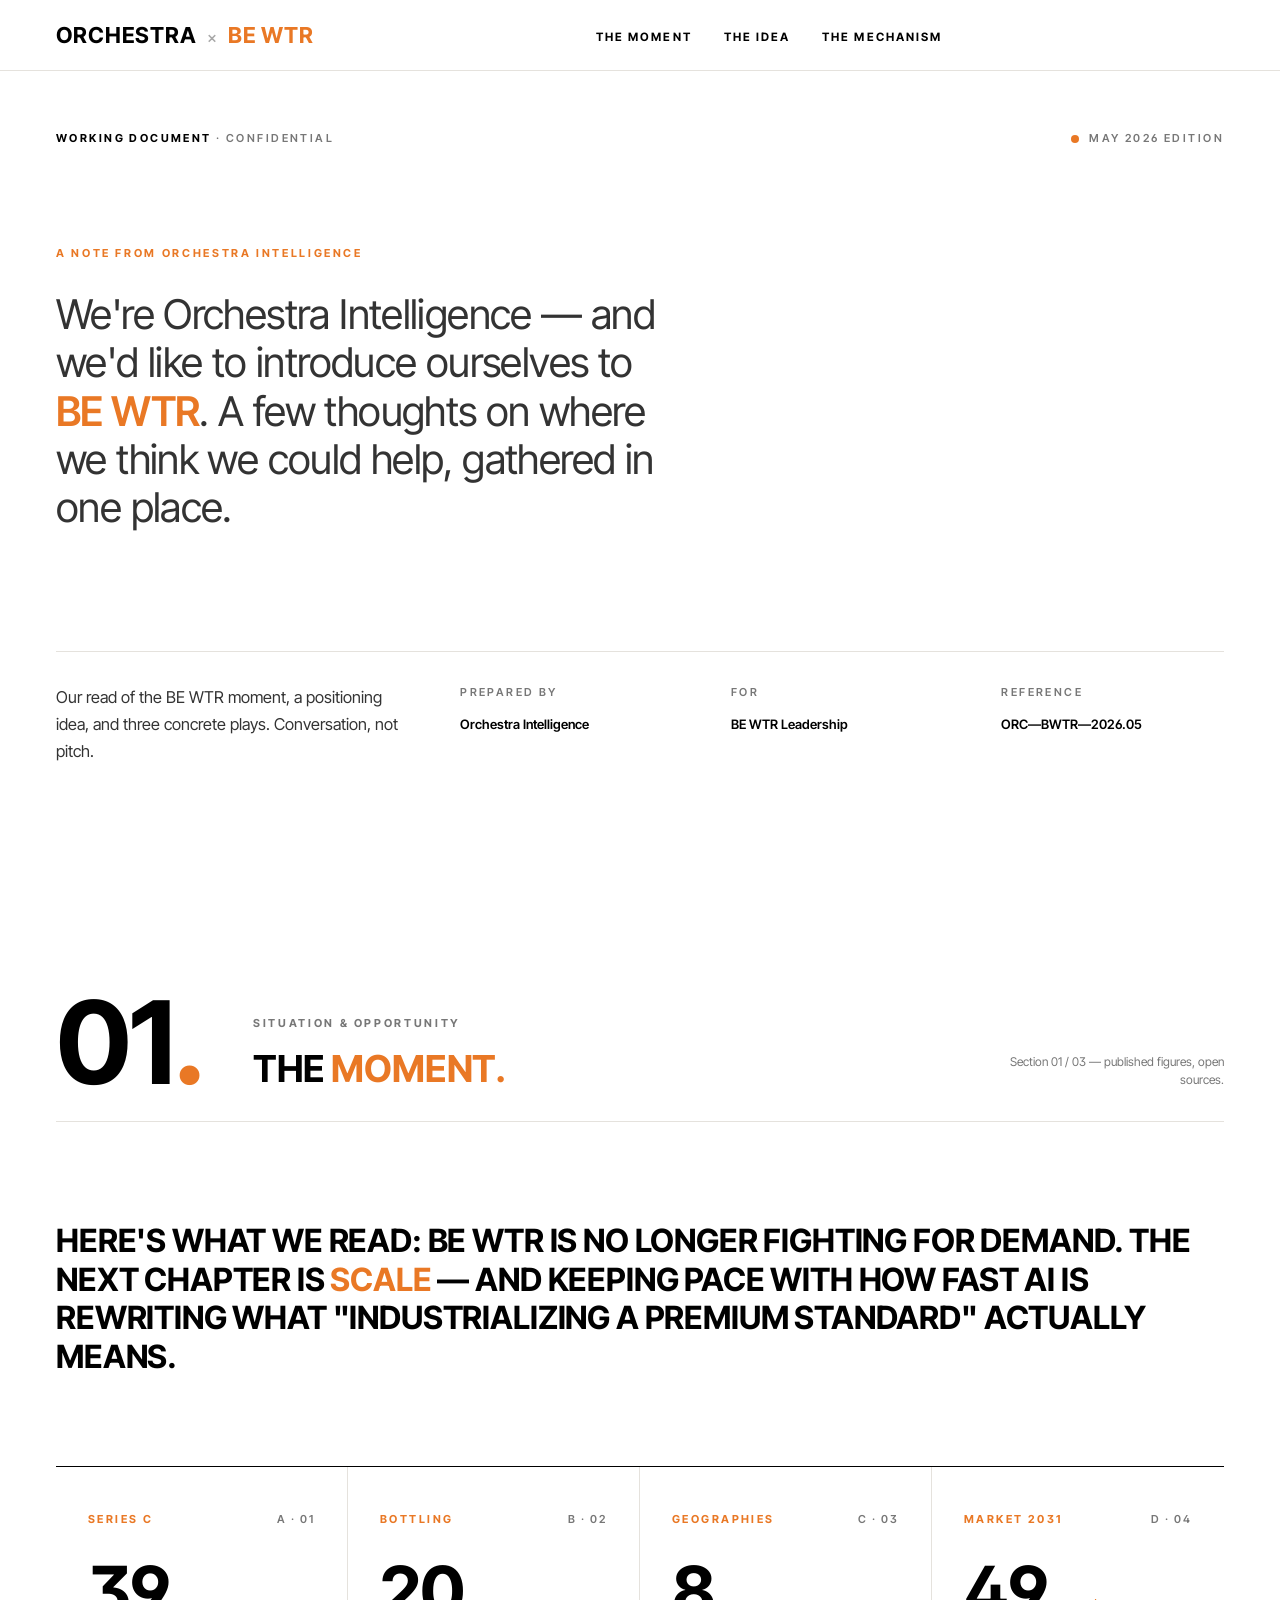
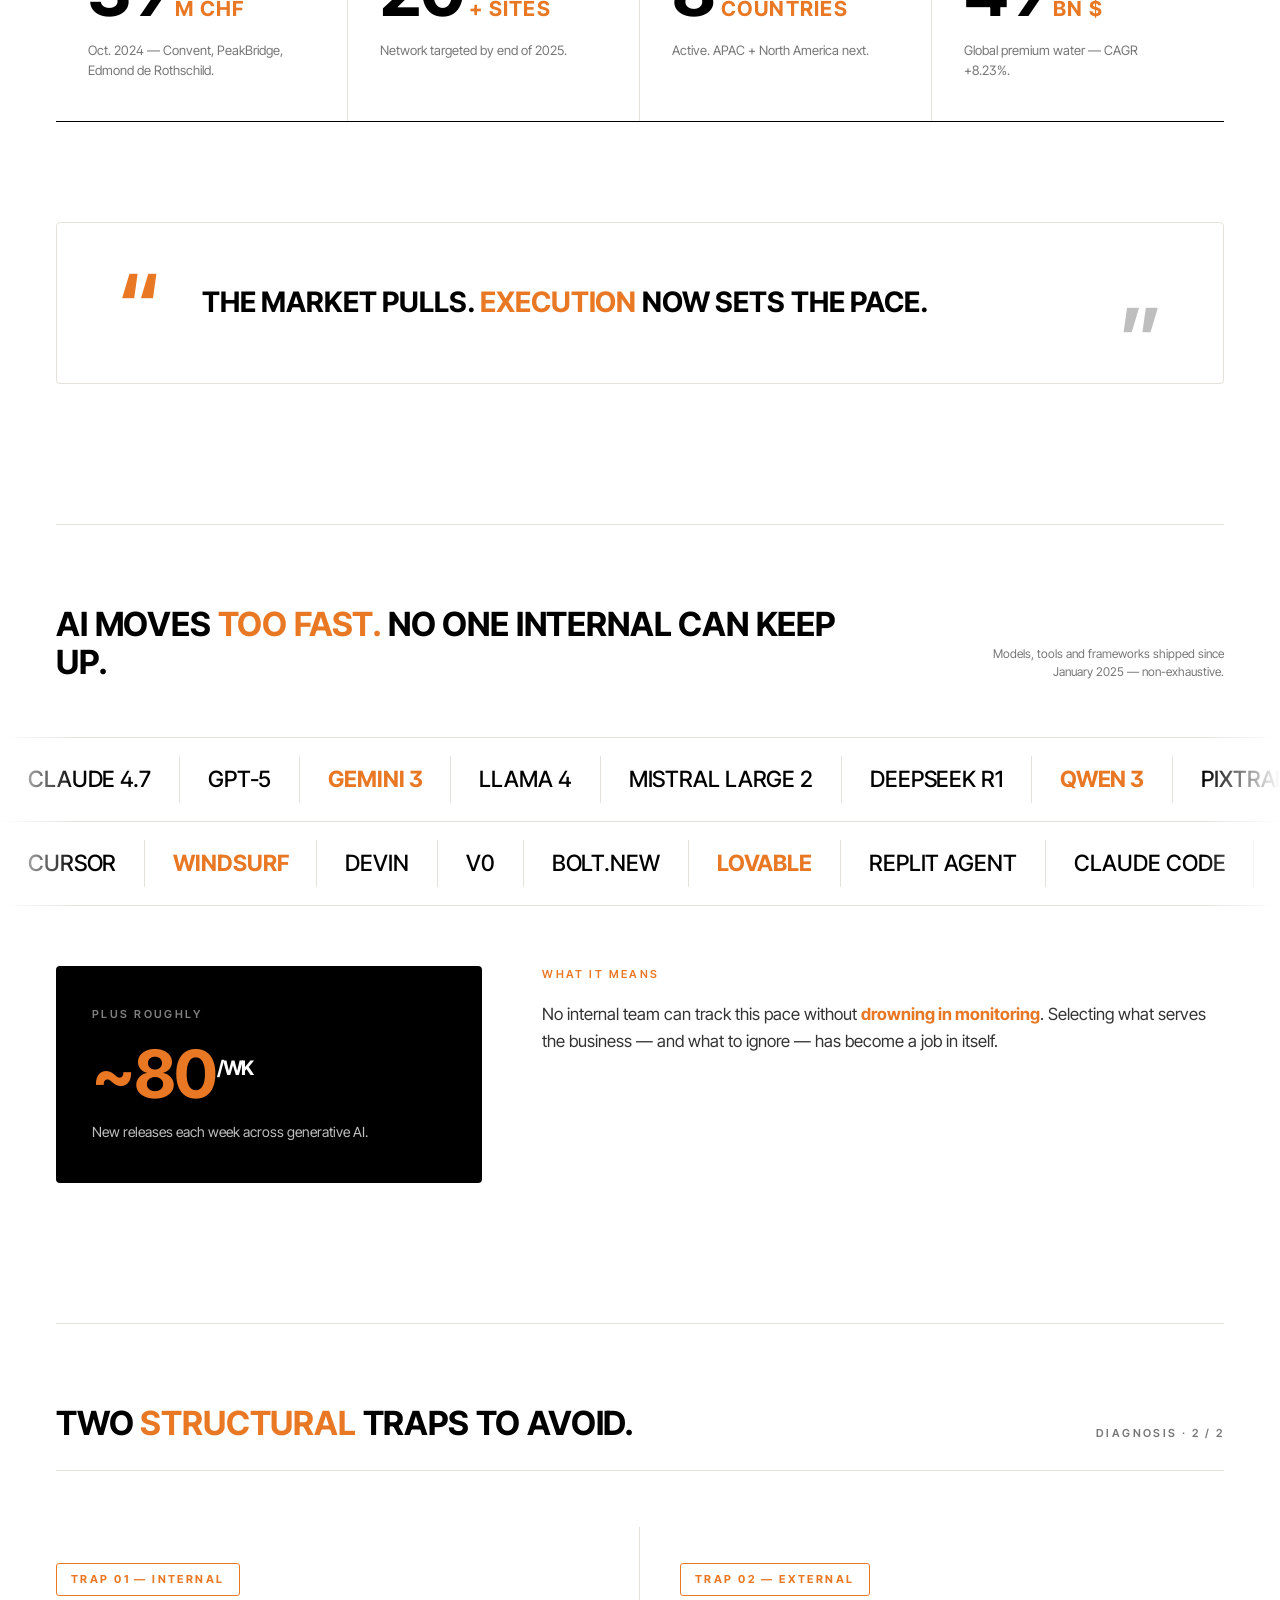
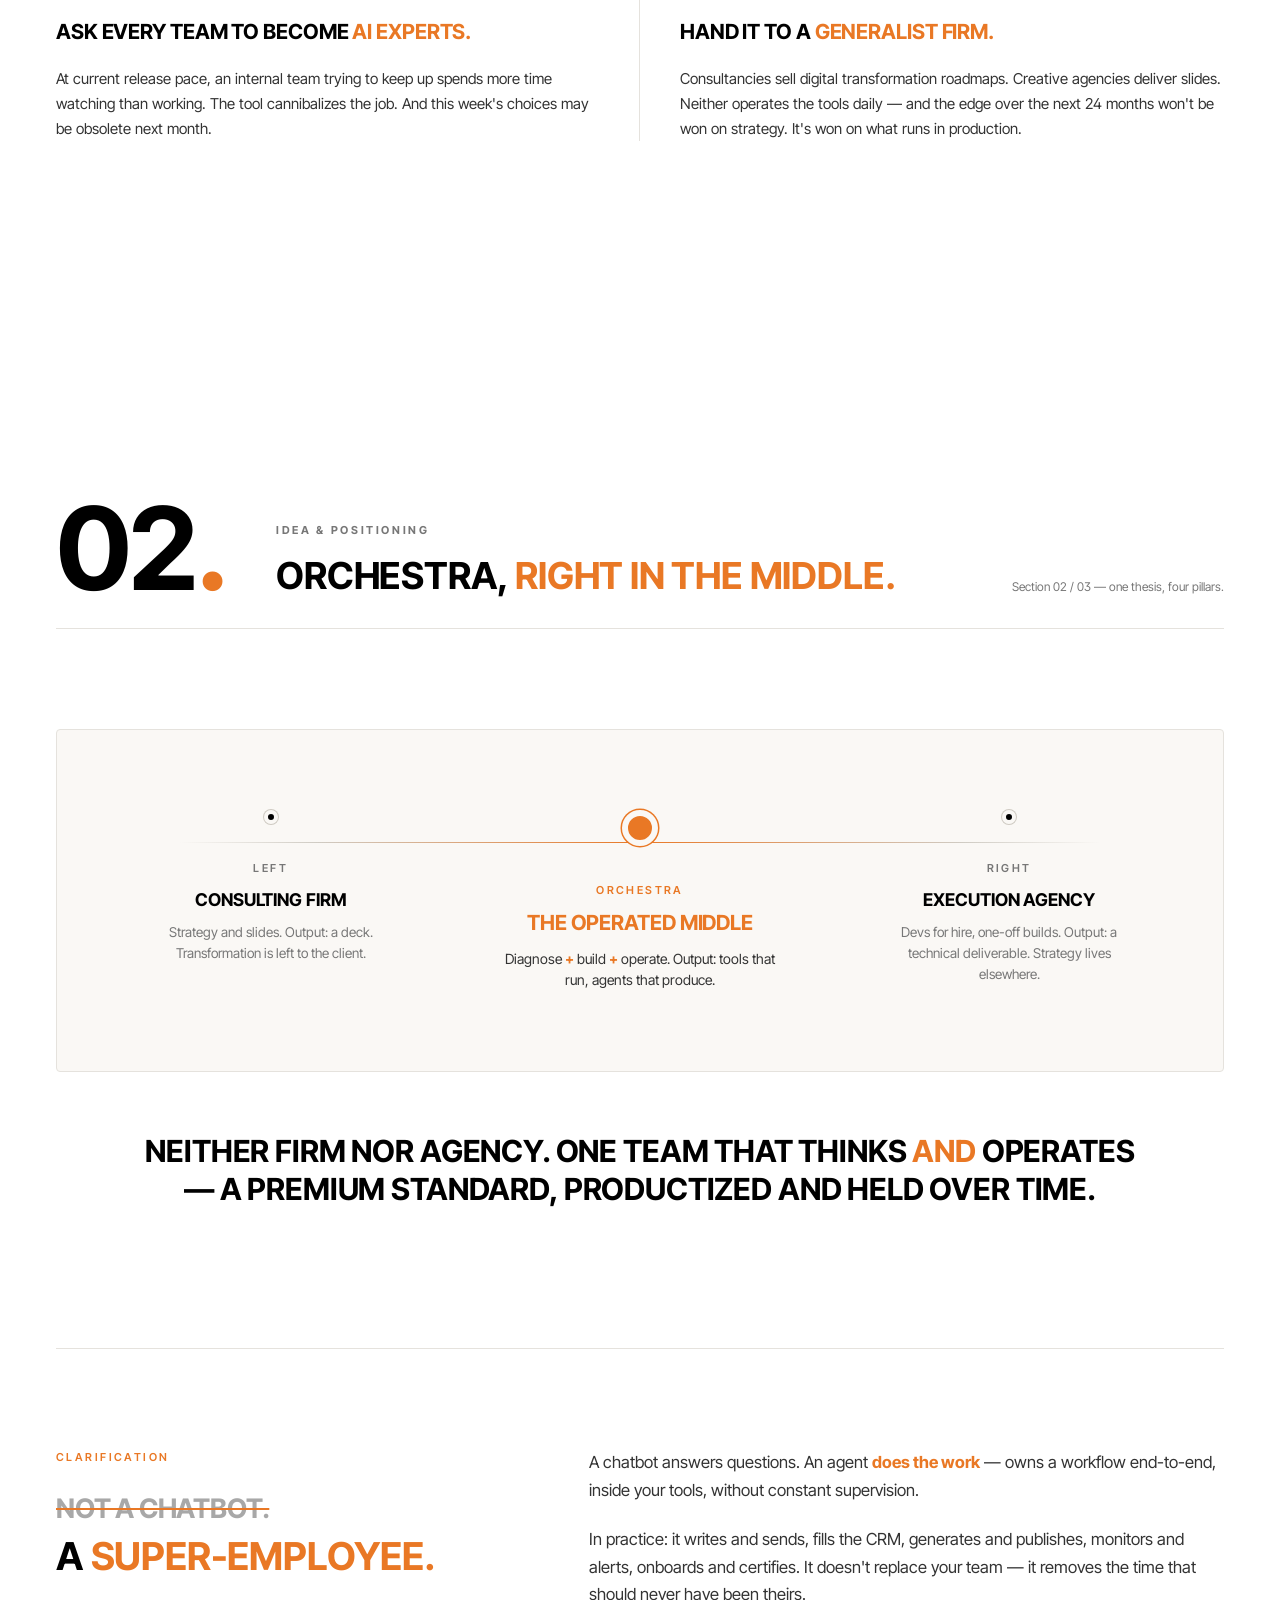
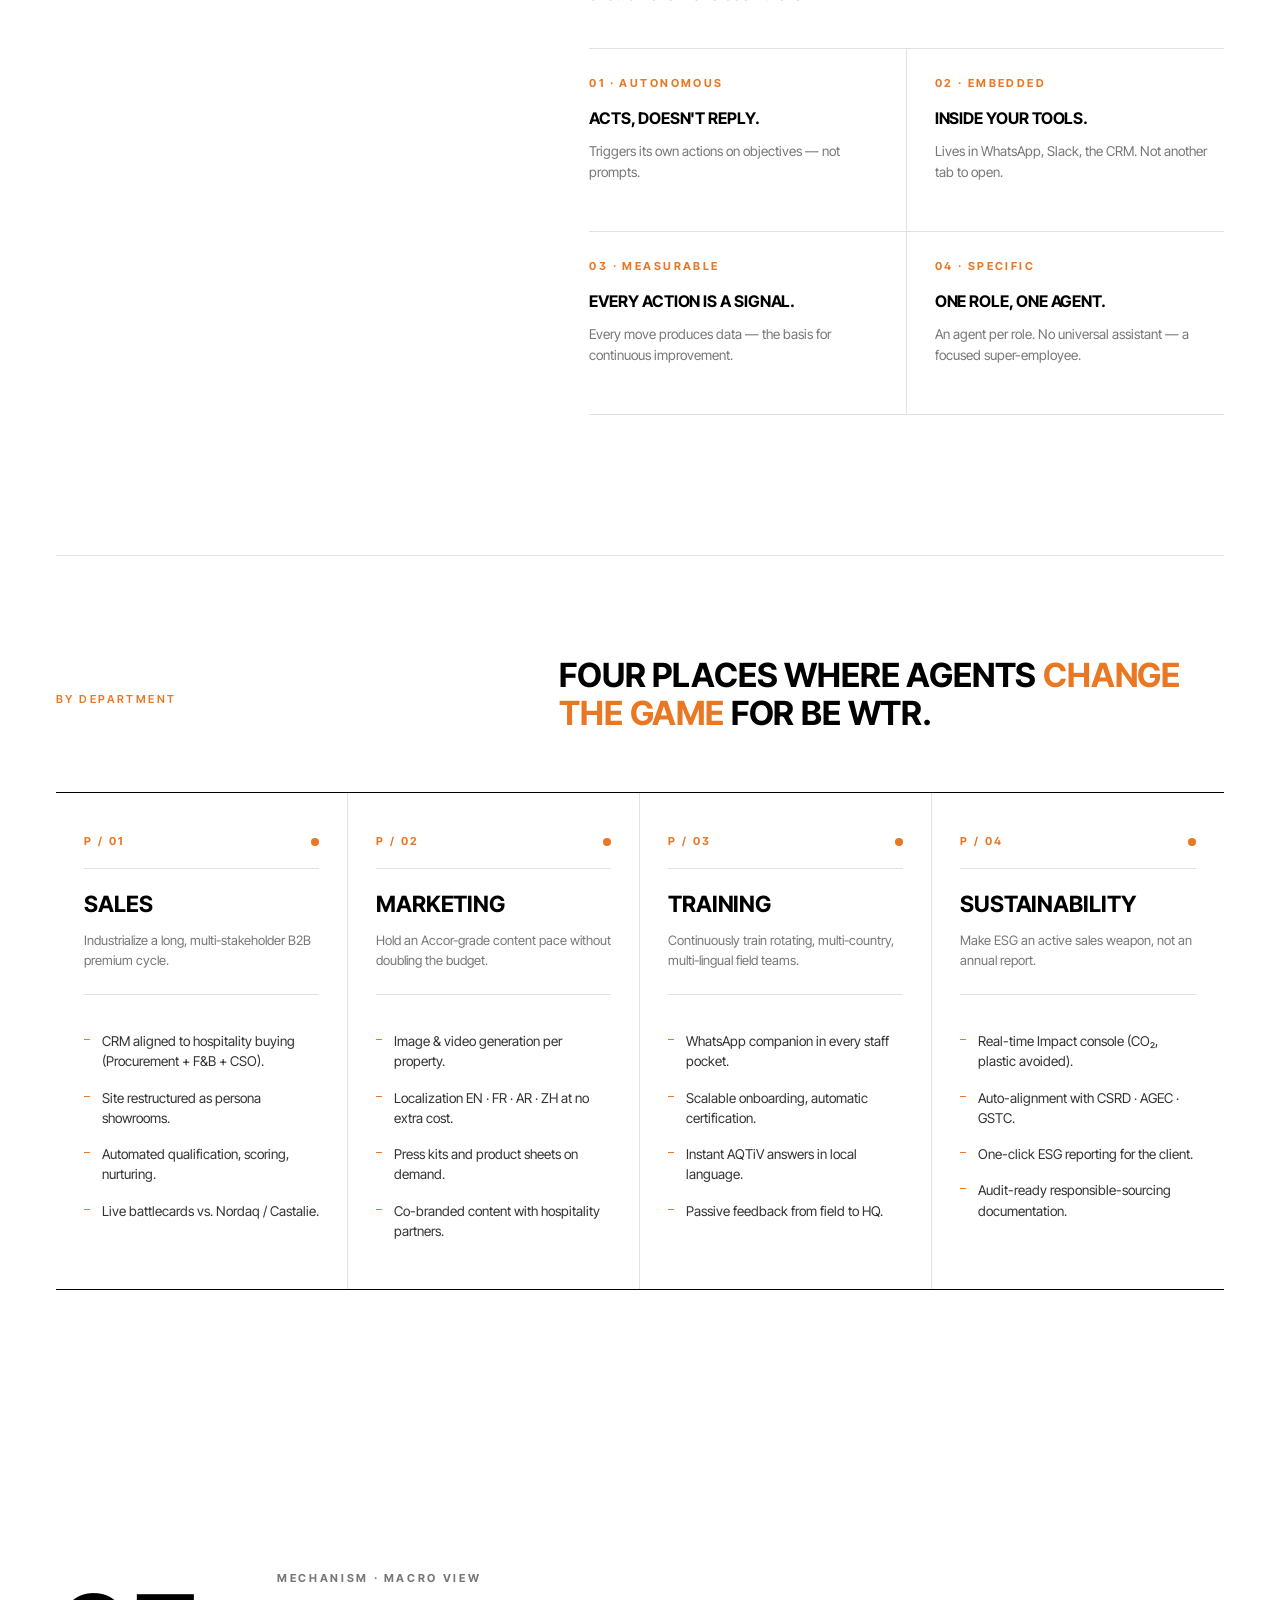
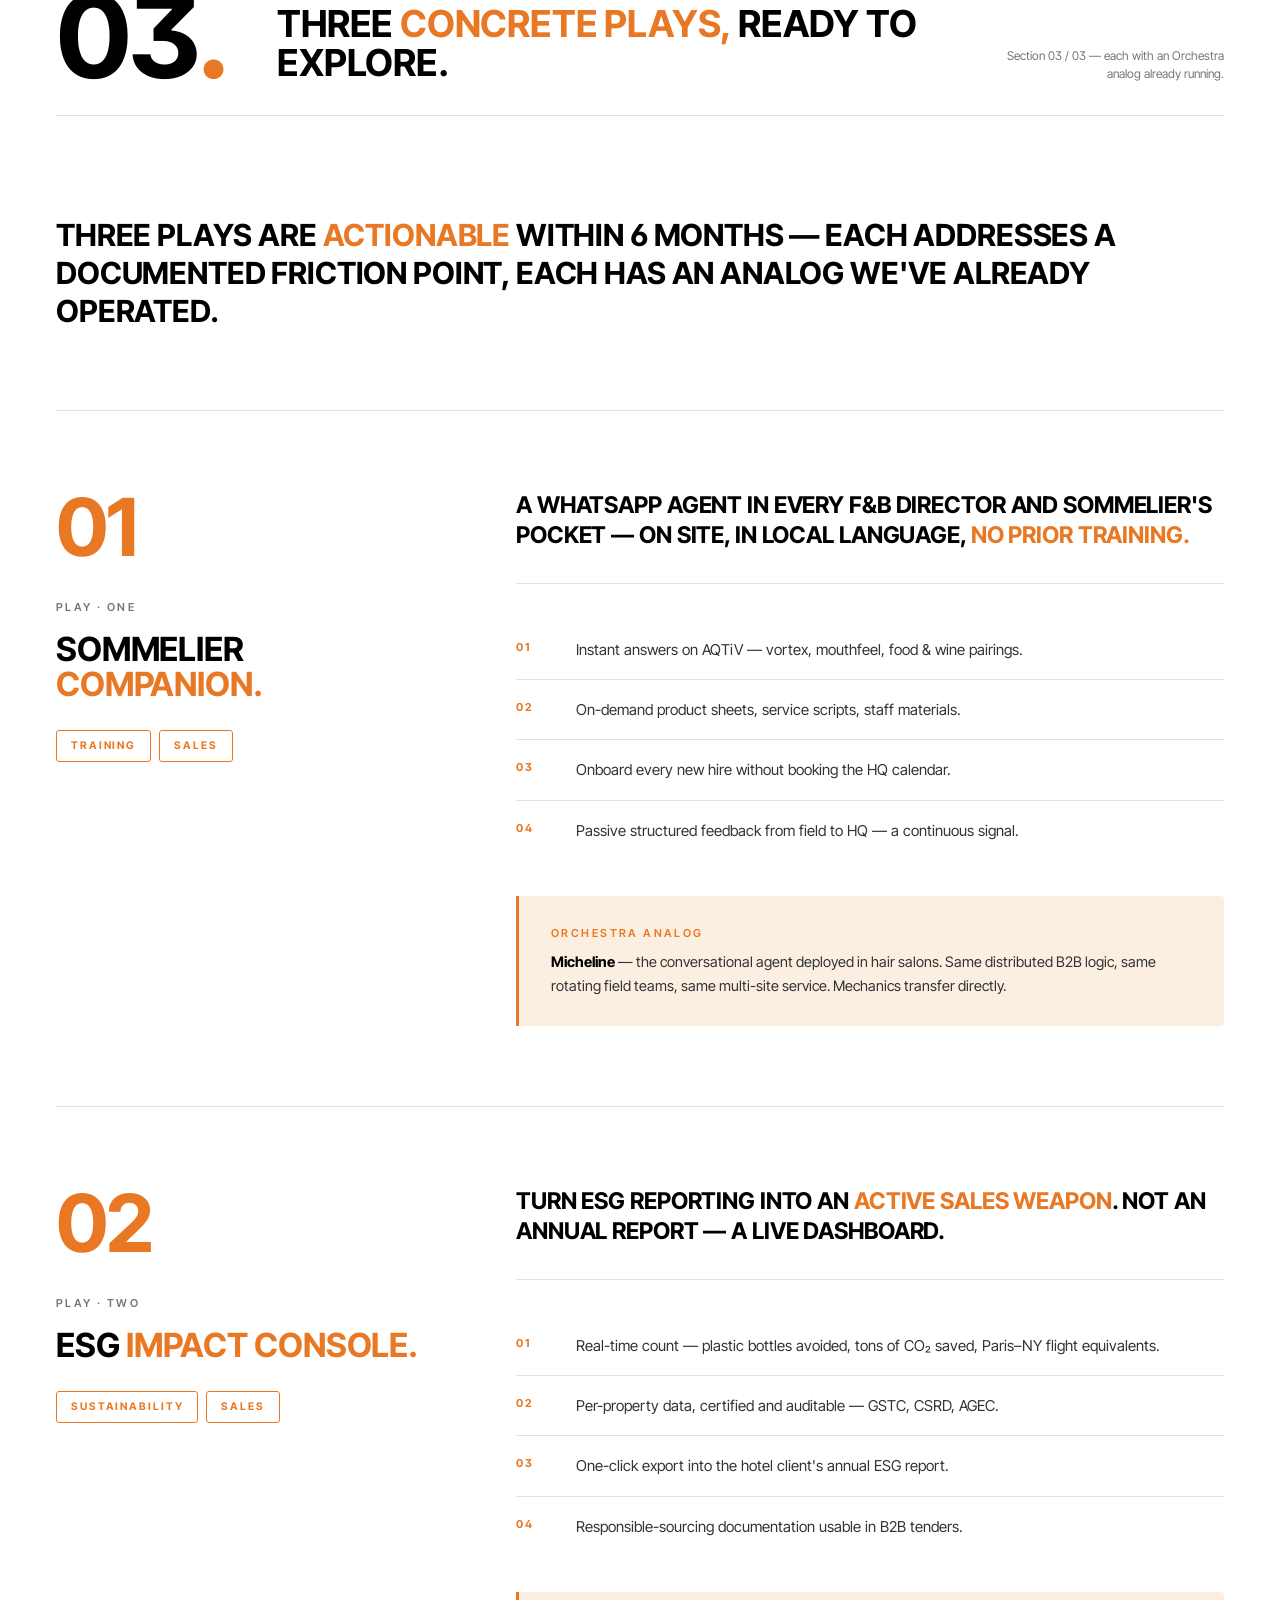
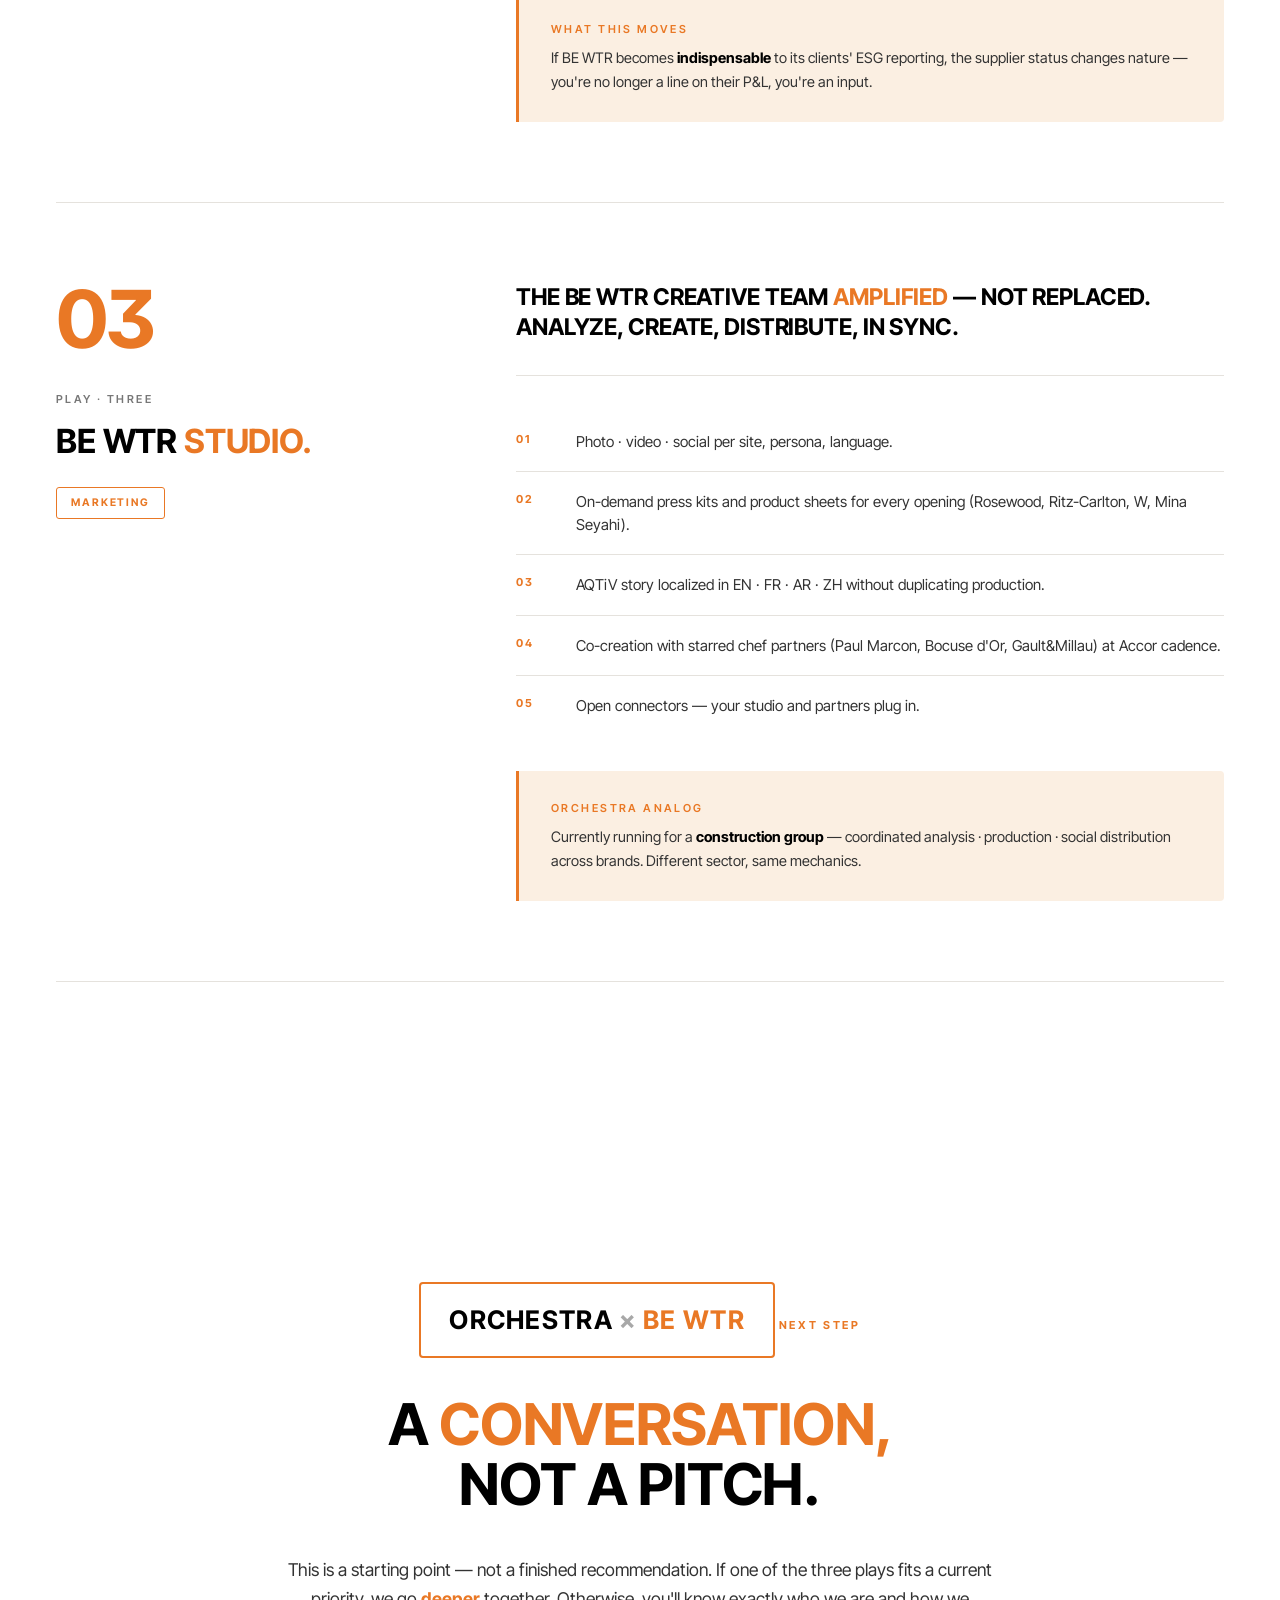
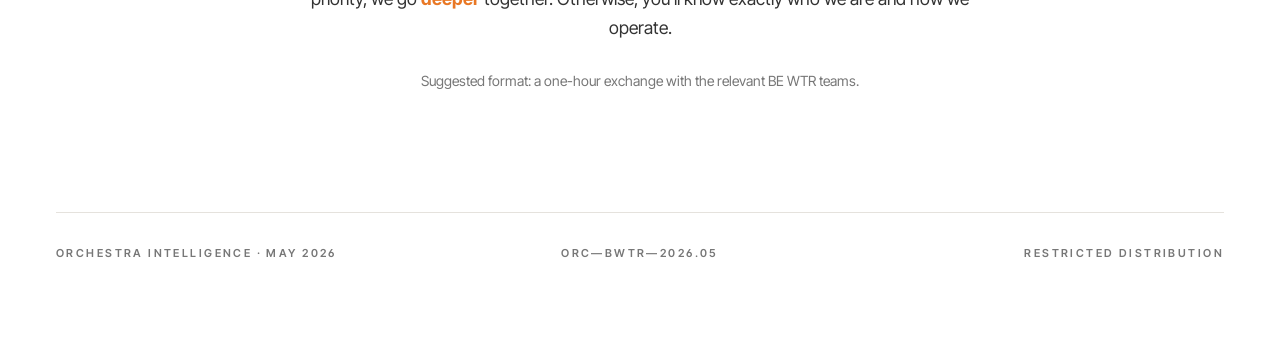
==== index.html @ b3e50993 "feat: implement final design (Orchestra x BE WTR.html) — Inter Tight + orange + English copy" ====
<!DOCTYPE html>
<html lang="en">
<head>
<meta charset="UTF-8">
<meta name="viewport" content="width=device-width, initial-scale=1.0">
<title>Orchestra × BE WTR — The Next Chapter</title>
<link rel="preconnect" href="https://fonts.googleapis.com">
<link rel="preconnect" href="https://fonts.gstatic.com" crossorigin>
<link href="https://fonts.googleapis.com/css2?family=Inter+Tight:wght@300;400;500;600;700;800&display=swap" rel="stylesheet">
<link rel="stylesheet" href="styles.css">
<style>
  .hero-visual {
    background: #111 url("bewtr-hero-cropped.png") center 30% / cover no-repeat !important;
  }
  .hero-visual::before, .hero-visual .bottle, .hero-visual .glass { display: none !important; }
  .hero-visual .ph-tag { background: rgba(255,255,255,0.92); color: #000; }

  .hero-title--soft {
    font-weight: 400 !important;
    text-transform: none !important;
    font-size: clamp(1.8rem, 3.2vw, 3rem) !important;
    line-height: 1.18 !important;
    letter-spacing: -0.015em !important;
    max-width: 920px;
    color: var(--ink-soft) !important;
  }
  .hero-title--soft .accent {
    font-weight: 600 !important;
    color: var(--orange) !important;
  }
</style>
</head>
<body>

<nav class="nav">
  <div class="brand">
    <span class="ork">ORCHESTRA</span>
    <span class="x">×</span>
    <span class="bw">BE WTR</span>
  </div>
  <ul>
    <li><a href="#moment" data-link="moment">The Moment</a></li>
    <li><a href="#idea" data-link="idea">The Idea</a></li>
    <li><a href="#mechanism" data-link="mechanism">The Mechanism</a></li>
  </ul>
  <span></span>
</nav>

<div class="wrap">

  <header class="hero">
    <div class="hero-top">
      <span class="crumb"><b>WORKING DOCUMENT</b> · CONFIDENTIAL</span>
      <span></span>
      <span class="live"><span class="pulse"></span>MAY 2026 EDITION</span>
    </div>

    <div class="hero-grid">
      <div>
        <span class="eyebrow" style="margin-bottom: 28px; display: inline-block;">A NOTE FROM ORCHESTRA INTELLIGENCE</span>
        <h1 class="hero-title hero-title--soft">
          We're Orchestra Intelligence — and we'd like to introduce ourselves to <span class="accent">BE WTR</span>. A few thoughts on where we think we could help, gathered in one place.
        </h1>
      </div>
    </div>

    <div class="hero-bottom">
      <p class="lead">
        Our read of the BE WTR moment, a positioning idea, and three concrete plays. Conversation, not pitch.
      </p>
      <div class="cell">
        <span class="lab">Prepared by</span>
        <span class="val">Orchestra Intelligence</span>
      </div>
      <div class="cell">
        <span class="lab">For</span>
        <span class="val">BE WTR Leadership</span>
      </div>
      <div class="cell">
        <span class="lab">Reference</span>
        <span class="val">ORC—BWTR—2026.05</span>
      </div>
    </div>
  </header>

  <section id="moment">
    <div class="section-head reveal">
      <div class="num">01<span class="dot">.</span></div>
      <div>
        <span class="eyebrow muted label">SITUATION &amp; OPPORTUNITY</span>
        <h2 class="title">THE <span class="accent">MOMENT.</span></h2>
      </div>
      <div class="meta">Section 01 / 03 — published figures, open sources.</div>
    </div>

    <p class="moment-intro reveal">
      Here's what we read: BE WTR is no longer fighting for demand. The next chapter is <span class="accent">scale</span> — and keeping pace with how fast AI is rewriting what "industrializing a premium standard" actually means.
    </p>

    <div class="stats-grid reveal">
      <div class="stat">
        <div class="head"><span class="lab">SERIES C</span><span class="ix">A · 01</span></div>
        <div class="num">39<sup>M CHF</sup></div>
        <div class="desc">Oct. 2024 — Convent, PeakBridge, Edmond de Rothschild.</div>
      </div>
      <div class="stat">
        <div class="head"><span class="lab">BOTTLING</span><span class="ix">B · 02</span></div>
        <div class="num">20<sup>+ SITES</sup></div>
        <div class="desc">Network targeted by end of 2025.</div>
      </div>
      <div class="stat">
        <div class="head"><span class="lab">GEOGRAPHIES</span><span class="ix">C · 03</span></div>
        <div class="num">8<sup>COUNTRIES</sup></div>
        <div class="desc">Active. APAC + North America next.</div>
      </div>
      <div class="stat">
        <div class="head"><span class="lab">MARKET 2031</span><span class="ix">D · 04</span></div>
        <div class="num">49<sup>BN $</sup></div>
        <div class="desc">Global premium water — CAGR +8.23%.</div>
      </div>
    </div>

    <div class="moment-pull reveal">
      <div class="glyph-l">“</div>
      <p>THE MARKET PULLS. <span class="accent">EXECUTION</span> NOW SETS THE PACE.</p>
      <div class="glyph-r">“</div>
    </div>

    <div class="cadence-block">
      <div class="cadence-head reveal">
        <h3>AI MOVES <span class="accent">TOO FAST.</span> NO ONE INTERNAL CAN KEEP UP.</h3>
        <div class="meta">Models, tools and frameworks shipped since January 2025 — non-exhaustive.</div>
      </div>

      <div class="marquee">
        <div class="marquee-track">
          <span class="marquee-item">Claude 4.7</span><span class="marquee-item">GPT-5</span><span class="marquee-item accent">Gemini 3</span><span class="marquee-item">Llama 4</span><span class="marquee-item">Mistral Large 2</span><span class="marquee-item">DeepSeek R1</span><span class="marquee-item accent">Qwen 3</span><span class="marquee-item">Pixtral</span><span class="marquee-item">Nemotron 70B</span><span class="marquee-item">Phi-4</span><span class="marquee-item accent">Grok 4</span><span class="marquee-item">Command R+</span><span class="marquee-item">o3</span><span class="marquee-item">Sora</span><span class="marquee-item accent">Runway Gen-3</span><span class="marquee-item">Veo 3</span><span class="marquee-item">Kling 2</span><span class="marquee-item">Pika 2</span><span class="marquee-item">Hailuo</span><span class="marquee-item accent">Midjourney v7</span><span class="marquee-item">Flux.1 Pro</span><span class="marquee-item">Ideogram 3</span><span class="marquee-item">Recraft V3</span><span class="marquee-item">Suno v4</span><span class="marquee-item accent">ElevenLabs v3</span><span class="marquee-item">Claude 4.7</span><span class="marquee-item">GPT-5</span><span class="marquee-item accent">Gemini 3</span><span class="marquee-item">Llama 4</span><span class="marquee-item">Mistral Large 2</span><span class="marquee-item">DeepSeek R1</span><span class="marquee-item accent">Qwen 3</span><span class="marquee-item">Pixtral</span><span class="marquee-item">Nemotron 70B</span><span class="marquee-item">Phi-4</span><span class="marquee-item accent">Grok 4</span><span class="marquee-item">Command R+</span><span class="marquee-item">o3</span><span class="marquee-item">Sora</span><span class="marquee-item accent">Runway Gen-3</span><span class="marquee-item">Veo 3</span><span class="marquee-item">Kling 2</span><span class="marquee-item">Pika 2</span><span class="marquee-item">Hailuo</span><span class="marquee-item accent">Midjourney v7</span><span class="marquee-item">Flux.1 Pro</span><span class="marquee-item">Ideogram 3</span><span class="marquee-item">Recraft V3</span><span class="marquee-item">Suno v4</span><span class="marquee-item accent">ElevenLabs v3</span>
        </div>
      </div>

      <div class="marquee">
        <div class="marquee-track reverse">
          <span class="marquee-item">Cursor</span><span class="marquee-item accent">Windsurf</span><span class="marquee-item">Devin</span><span class="marquee-item">v0</span><span class="marquee-item">bolt.new</span><span class="marquee-item accent">Lovable</span><span class="marquee-item">Replit Agent</span><span class="marquee-item">Claude Code</span><span class="marquee-item">LangGraph</span><span class="marquee-item accent">CrewAI</span><span class="marquee-item">AutoGen</span><span class="marquee-item">Mastra</span><span class="marquee-item">Letta</span><span class="marquee-item accent">Pinecone</span><span class="marquee-item">Weaviate</span><span class="marquee-item">Qdrant</span><span class="marquee-item">Perplexity Pro</span><span class="marquee-item accent">Glean</span><span class="marquee-item">Notion AI</span><span class="marquee-item">Granola</span><span class="marquee-item">Modal</span><span class="marquee-item accent">MCP</span><span class="marquee-item">Realtime API</span><span class="marquee-item">Cartesia</span><span class="marquee-item">Vapi</span><span class="marquee-item">Cursor</span><span class="marquee-item accent">Windsurf</span><span class="marquee-item">Devin</span><span class="marquee-item">v0</span><span class="marquee-item">bolt.new</span><span class="marquee-item accent">Lovable</span><span class="marquee-item">Replit Agent</span><span class="marquee-item">Claude Code</span><span class="marquee-item">LangGraph</span><span class="marquee-item accent">CrewAI</span><span class="marquee-item">AutoGen</span><span class="marquee-item">Mastra</span><span class="marquee-item">Letta</span><span class="marquee-item accent">Pinecone</span><span class="marquee-item">Weaviate</span><span class="marquee-item">Qdrant</span><span class="marquee-item">Perplexity Pro</span><span class="marquee-item accent">Glean</span><span class="marquee-item">Notion AI</span><span class="marquee-item">Granola</span><span class="marquee-item">Modal</span><span class="marquee-item accent">MCP</span><span class="marquee-item">Realtime API</span><span class="marquee-item">Cartesia</span><span class="marquee-item">Vapi</span>
        </div>
      </div>

      <div class="cadence-foot reveal">
        <div class="col-a">
          <span class="lab">PLUS ROUGHLY</span>
          <div class="big">~80<sup>/WK</sup></div>
          <p>New releases each week across generative AI.</p>
        </div>
        <div class="col-b">
          <span class="lab">WHAT IT MEANS</span>
          <p>
            No internal team can track this pace without <span class="accent">drowning in monitoring</span>. Selecting what serves the business — and what to ignore — has become a job in itself.
          </p>
        </div>
      </div>
    </div>

    <div class="risk reveal">
      <div class="risk-head">
        <h3>TWO <span class="accent">STRUCTURAL</span> TRAPS TO AVOID.</h3>
        <span class="lab">DIAGNOSIS · 2 / 2</span>
      </div>
      <div class="risk-grid">
        <div class="risk-card">
          <span class="num-tag">TRAP 01 — INTERNAL</span>
          <h4>ASK EVERY TEAM TO BECOME <span class="accent">AI EXPERTS.</span></h4>
          <p>
            At current release pace, an internal team trying to keep up spends more time watching than working. The tool cannibalizes the job. And this week's choices may be obsolete next month.
          </p>
        </div>
        <div class="risk-card">
          <span class="num-tag">TRAP 02 — EXTERNAL</span>
          <h4>HAND IT TO A <span class="accent">GENERALIST FIRM.</span></h4>
          <p>
            Consultancies sell digital transformation roadmaps. Creative agencies deliver slides. Neither operates the tools daily — and the edge over the next 24 months won't be won on strategy. It's won on what runs in production.
          </p>
        </div>
      </div>
    </div>
  </section>

  <section id="idea">
    <div class="section-head reveal">
      <div class="num">02<span class="dot">.</span></div>
      <div>
        <span class="eyebrow muted label">IDEA &amp; POSITIONING</span>
        <h2 class="title">ORCHESTRA, <span class="accent">RIGHT IN THE MIDDLE.</span></h2>
      </div>
      <div class="meta">Section 02 / 03 — one thesis, four pillars.</div>
    </div>

    <div class="positioning-vis reveal">
      <div class="axis">
        <div class="axis-pt">
          <div class="dot"></div>
          <span class="lab">LEFT</span>
          <h4>CONSULTING FIRM</h4>
          <p>Strategy and slides. Output: a deck. Transformation is left to the client.</p>
        </div>
        <div class="axis-pt center">
          <div class="dot"></div>
          <span class="lab">ORCHESTRA</span>
          <h4>THE OPERATED MIDDLE</h4>
          <p>Diagnose <span class="accent">+</span> build <span class="accent">+</span> operate. Output: tools that run, agents that produce.</p>
        </div>
        <div class="axis-pt">
          <div class="dot"></div>
          <span class="lab">RIGHT</span>
          <h4>EXECUTION AGENCY</h4>
          <p>Devs for hire, one-off builds. Output: a technical deliverable. Strategy lives elsewhere.</p>
        </div>
      </div>
    </div>
    <p class="positioning-claim reveal">
      NEITHER FIRM NOR AGENCY. ONE TEAM THAT THINKS <span class="accent">AND</span> OPERATES — A PREMIUM STANDARD, PRODUCTIZED AND HELD OVER TIME.
    </p>

    <div class="agent">
      <div class="agent-head reveal">
        <span class="lab">CLARIFICATION</span>
        <h3>
          <span class="strike">NOT A CHATBOT.</span>
          A <span class="accent">SUPER-EMPLOYEE.</span>
        </h3>
      </div>
      <div class="agent-body reveal">
        <p>
          A chatbot answers questions. An agent <span class="accent">does the work</span> — owns a workflow end-to-end, inside your tools, without constant supervision.
        </p>
        <p>
          In practice: it writes and sends, fills the CRM, generates and publishes, monitors and alerts, onboards and certifies. It doesn't replace your team — it removes the time that should never have been theirs.
        </p>
        <div class="agent-traits">
          <div class="trait">
            <span class="ix">01 · AUTONOMOUS</span>
            <h5>ACTS, DOESN'T REPLY.</h5>
            <p>Triggers its own actions on objectives — not prompts.</p>
          </div>
          <div class="trait">
            <span class="ix">02 · EMBEDDED</span>
            <h5>INSIDE YOUR TOOLS.</h5>
            <p>Lives in WhatsApp, Slack, the CRM. Not another tab to open.</p>
          </div>
          <div class="trait">
            <span class="ix">03 · MEASURABLE</span>
            <h5>EVERY ACTION IS A SIGNAL.</h5>
            <p>Every move produces data — the basis for continuous improvement.</p>
          </div>
          <div class="trait">
            <span class="ix">04 · SPECIFIC</span>
            <h5>ONE ROLE, ONE AGENT.</h5>
            <p>An agent per role. No universal assistant — a focused super-employee.</p>
          </div>
        </div>
      </div>
    </div>

    <div class="pillars">
      <div class="pillars-head reveal">
        <div><span class="lab">BY DEPARTMENT</span></div>
        <h3>FOUR PLACES WHERE AGENTS <span class="accent">CHANGE THE GAME</span> FOR BE WTR.</h3>
      </div>
      <div class="pillars-grid reveal">
        <div class="pillar">
          <div class="pillar-head"><span class="pillar-num">P / 01</span><span class="pillar-marker"></span></div>
          <h4>SALES</h4>
          <p class="tagline">Industrialize a long, multi-stakeholder B2B premium cycle.</p>
          <ul>
            <li>CRM aligned to hospitality buying (Procurement + F&amp;B + CSO).</li>
            <li>Site restructured as persona showrooms.</li>
            <li>Automated qualification, scoring, nurturing.</li>
            <li>Live battlecards vs. Nordaq / Castalie.</li>
          </ul>
        </div>
        <div class="pillar">
          <div class="pillar-head"><span class="pillar-num">P / 02</span><span class="pillar-marker"></span></div>
          <h4>MARKETING</h4>
          <p class="tagline">Hold an Accor-grade content pace without doubling the budget.</p>
          <ul>
            <li>Image &amp; video generation per property.</li>
            <li>Localization EN · FR · AR · ZH at no extra cost.</li>
            <li>Press kits and product sheets on demand.</li>
            <li>Co-branded content with hospitality partners.</li>
          </ul>
        </div>
        <div class="pillar">
          <div class="pillar-head"><span class="pillar-num">P / 03</span><span class="pillar-marker"></span></div>
          <h4>TRAINING</h4>
          <p class="tagline">Continuously train rotating, multi-country, multi-lingual field teams.</p>
          <ul>
            <li>WhatsApp companion in every staff pocket.</li>
            <li>Scalable onboarding, automatic certification.</li>
            <li>Instant AQTiV answers in local language.</li>
            <li>Passive feedback from field to HQ.</li>
          </ul>
        </div>
        <div class="pillar">
          <div class="pillar-head"><span class="pillar-num">P / 04</span><span class="pillar-marker"></span></div>
          <h4>SUSTAINABILITY</h4>
          <p class="tagline">Make ESG an active sales weapon, not an annual report.</p>
          <ul>
            <li>Real-time Impact console (CO₂, plastic avoided).</li>
            <li>Auto-alignment with CSRD · AGEC · GSTC.</li>
            <li>One-click ESG reporting for the client.</li>
            <li>Audit-ready responsible-sourcing documentation.</li>
          </ul>
        </div>
      </div>
    </div>
  </section>

  <section id="mechanism">
    <div class="section-head reveal">
      <div class="num">03<span class="dot">.</span></div>
      <div>
        <span class="eyebrow muted label">MECHANISM · MACRO VIEW</span>
        <h2 class="title">THREE <span class="accent">CONCRETE PLAYS,</span> READY TO EXPLORE.</h2>
      </div>
      <div class="meta">Section 03 / 03 — each with an Orchestra analog already running.</div>
    </div>

    <p class="cases-intro reveal">
      THREE PLAYS ARE <span class="accent">ACTIONABLE</span> WITHIN 6 MONTHS — EACH ADDRESSES A DOCUMENTED FRICTION POINT, EACH HAS AN ANALOG WE'VE ALREADY OPERATED.
    </p>

    <div class="case reveal">
      <div class="case-head">
        <div class="case-num">01</div>
        <span class="lab">PLAY · ONE</span>
        <h3>SOMMELIER <span class="accent">COMPANION.</span></h3>
        <div class="pillar-tags">
          <span class="pillar-tag">TRAINING</span>
          <span class="pillar-tag">SALES</span>
        </div>
      </div>
      <div class="case-body">
        <p class="lead">
          A WHATSAPP AGENT IN EVERY F&amp;B DIRECTOR AND SOMMELIER'S POCKET — ON SITE, IN LOCAL LANGUAGE, <span class="accent">NO PRIOR TRAINING.</span>
        </p>
        <ul>
          <li>Instant answers on AQTiV — vortex, mouthfeel, food &amp; wine pairings.</li>
          <li>On-demand product sheets, service scripts, staff materials.</li>
          <li>Onboard every new hire without booking the HQ calendar.</li>
          <li>Passive structured feedback from field to HQ — a continuous signal.</li>
        </ul>
        <div class="note">
          <span class="lab">ORCHESTRA ANALOG</span>
          <strong>Micheline</strong> — the conversational agent deployed in hair salons. Same distributed B2B logic, same rotating field teams, same multi-site service. Mechanics transfer directly.
        </div>
      </div>
    </div>

    <div class="case reveal">
      <div class="case-head">
        <div class="case-num">02</div>
        <span class="lab">PLAY · TWO</span>
        <h3>ESG <span class="accent">IMPACT CONSOLE.</span></h3>
        <div class="pillar-tags">
          <span class="pillar-tag">SUSTAINABILITY</span>
          <span class="pillar-tag">SALES</span>
        </div>
      </div>
      <div class="case-body">
        <p class="lead">
          TURN ESG REPORTING INTO AN <span class="accent">ACTIVE SALES WEAPON</span>. NOT AN ANNUAL REPORT — A LIVE DASHBOARD.
        </p>
        <ul>
          <li>Real-time count — plastic bottles avoided, tons of CO₂ saved, Paris–NY flight equivalents.</li>
          <li>Per-property data, certified and auditable — GSTC, CSRD, AGEC.</li>
          <li>One-click export into the hotel client's annual ESG report.</li>
          <li>Responsible-sourcing documentation usable in B2B tenders.</li>
        </ul>
        <div class="note">
          <span class="lab">WHAT THIS MOVES</span>
          If BE WTR becomes <strong>indispensable</strong> to its clients' ESG reporting, the supplier status changes nature — you're no longer a line on their P&amp;L, you're an input.
        </div>
      </div>
    </div>

    <div class="case reveal">
      <div class="case-head">
        <div class="case-num">03</div>
        <span class="lab">PLAY · THREE</span>
        <h3>BE WTR <span class="accent">STUDIO.</span></h3>
        <div class="pillar-tags">
          <span class="pillar-tag">MARKETING</span>
        </div>
      </div>
      <div class="case-body">
        <p class="lead">
          THE BE WTR CREATIVE TEAM <span class="accent">AMPLIFIED</span> — NOT REPLACED. ANALYZE, CREATE, DISTRIBUTE, IN SYNC.
        </p>
        <ul>
          <li>Photo · video · social per site, persona, language.</li>
          <li>On-demand press kits and product sheets for every opening (Rosewood, Ritz-Carlton, W, Mina Seyahi).</li>
          <li>AQTiV story localized in EN · FR · AR · ZH without duplicating production.</li>
          <li>Co-creation with starred chef partners (Paul Marcon, Bocuse d'Or, Gault&amp;Millau) at Accor cadence.</li>
          <li>Open connectors — your studio and partners plug in.</li>
        </ul>
        <div class="note">
          <span class="lab">ORCHESTRA ANALOG</span>
          Currently running for a <strong>construction group</strong> — coordinated analysis · production · social distribution across brands. Different sector, same mechanics.
        </div>
      </div>
    </div>
  </section>

  <section class="closing" id="closing">
    <div class="water-mark reveal"><span class="ork">ORCHESTRA</span><span class="x">×</span>BE WTR</div>
    <span class="eyebrow reveal">NEXT STEP</span>
    <h2 class="reveal">A <span class="accent">CONVERSATION,</span><br>NOT A PITCH.</h2>
    <p class="reveal">
      This is a starting point — not a finished recommendation. If one of the three plays fits a current priority, we go <span class="accent">deeper</span> together. Otherwise, you'll know exactly who we are and how we operate.
    </p>
    <p class="sub-note reveal">
      Suggested format: a one-hour exchange with the relevant BE WTR teams.
    </p>

    <div class="closing-meta">
      <span class="lab">ORCHESTRA INTELLIGENCE · MAY 2026</span>
      <span class="center lab">ORC—BWTR—2026.05</span>
      <span class="lab end">RESTRICTED DISTRIBUTION</span>
    </div>
  </section>

</div>

<script>
  const sections = document.querySelectorAll('section[id]');
  const navLinks = document.querySelectorAll('.nav a[data-link]');
  const navObserver = new IntersectionObserver(entries => {
    entries.forEach(entry => {
      if (entry.isIntersecting) {
        navLinks.forEach(l => l.classList.remove('active'));
        const active = document.querySelector(`.nav a[data-link="${entry.target.id}"]`);
        if (active) active.classList.add('active');
      }
    });
  }, { rootMargin: '-40% 0px -55% 0px' });
  sections.forEach(s => navObserver.observe(s));

  const revealObserver = new IntersectionObserver(entries => {
    entries.forEach(entry => {
      if (entry.isIntersecting) {
        entry.target.classList.add('in');
        revealObserver.unobserve(entry.target);
      }
    });
  }, { threshold: 0.1, rootMargin: '0px 0px -50px 0px' });
  document.querySelectorAll('.reveal').forEach(el => revealObserver.observe(el));
</script>

</body>
</html>
---- styles.css ----
:root {
  --bg: #FFFFFF;
  --bg-2: #FAF8F5;
  --bg-3: #F2EFE9;
  --ink: #000000;
  --ink-2: #1A1A1A;
  --ink-soft: #333333;
  --muted: #777777;
  --muted-2: #A8A8A8;
  --line: #E5E2DD;
  --line-2: #CFCBC3;
  --orange: #E97825;
  --orange-2: #C95E12;
  --orange-soft: #F4C9A6;
  --orange-pale: #FBEFE2;
}

* { box-sizing: border-box; margin: 0; padding: 0; }
html { scroll-behavior: smooth; }
body {
  background: var(--bg);
  color: var(--ink);
  font-family: 'Inter Tight', -apple-system, system-ui, sans-serif;
  font-weight: 400;
  line-height: 1.55;
  -webkit-font-smoothing: antialiased;
  overflow-x: hidden;
  font-feature-settings: "ss01", "kern";
}

.wrap { max-width: 1480px; margin: 0 auto; padding: 0 56px; position: relative; }

.eyebrow {
  font-size: 11px;
  letter-spacing: 0.24em;
  text-transform: uppercase;
  font-weight: 700;
  color: var(--orange);
}
.eyebrow.muted { color: var(--muted); }
.lab {
  font-size: 11px;
  letter-spacing: 0.22em;
  text-transform: uppercase;
  font-weight: 600;
  color: var(--muted);
}

.btn {
  display: inline-flex; align-items: center; gap: 14px;
  padding: 18px 32px;
  background: transparent;
  color: var(--orange);
  text-decoration: none;
  border: 1.5px solid var(--orange);
  border-radius: 4px;
  font-size: 12.5px; font-weight: 700;
  letter-spacing: 0.14em; text-transform: uppercase;
  transition: all 0.3s;
}
.btn:hover { background: var(--orange); color: #fff; }
.btn .arrow { font-size: 14px; transition: transform 0.3s; }
.btn:hover .arrow { transform: translateX(4px); }
.btn.solid { background: var(--orange); color: #fff; }
.btn.solid:hover { background: var(--orange-2); border-color: var(--orange-2); }
.btn.dark { color: var(--ink); border-color: var(--ink); }
.btn.dark:hover { background: var(--ink); color: #fff; }

.nav {
  position: fixed; top: 0; left: 0; right: 0; z-index: 90;
  padding: 18px 56px;
  display: grid; grid-template-columns: auto 1fr auto;
  align-items: center; gap: 32px;
  background: rgba(255,255,255,0.94);
  backdrop-filter: blur(14px) saturate(120%);
  -webkit-backdrop-filter: blur(14px) saturate(120%);
  border-bottom: 1px solid var(--line);
}
.nav .brand {
  display: flex; align-items: baseline; gap: 10px;
  font-size: 22px; font-weight: 700; letter-spacing: 0.04em;
  text-transform: uppercase;
  white-space: nowrap;
}
.nav .brand .ork, .nav .brand .bw { white-space: nowrap; }
.nav .brand .ork { color: var(--ink); }
.nav .brand .x { color: var(--muted-2); font-size: 16px; font-weight: 500; }
.nav .brand .bw { color: var(--orange); }
.nav ul {
  display: flex; gap: 32px; list-style: none; justify-self: center;
}
.nav a {
  font-size: 11.5px; letter-spacing: 0.18em; font-weight: 700;
  text-transform: uppercase; color: var(--ink); text-decoration: none;
  transition: color 0.2s; padding: 6px 0;
}
.nav a.active, .nav a:hover { color: var(--orange); }
.nav .cta {
  padding: 14px 24px;
  background: transparent; color: var(--orange);
  border: 1.5px solid var(--orange);
  border-radius: 4px;
  font-size: 11.5px; font-weight: 700;
  letter-spacing: 0.18em; text-transform: uppercase; text-decoration: none;
  transition: all 0.3s;
}
.nav .cta:hover { background: var(--orange); color: #fff; }

.hero {
  padding-top: 130px;
  padding-bottom: 90px;
  min-height: 95vh;
  display: grid;
  grid-template-rows: auto 1fr auto;
}
.hero-top {
  display: grid; grid-template-columns: auto 1fr auto;
  gap: 32px; align-items: center;
  padding-bottom: 24px;
}
.hero-top .crumb {
  font-size: 11px; letter-spacing: 0.22em; text-transform: uppercase;
  color: var(--muted); font-weight: 600;
}
.hero-top .crumb b { color: var(--ink); font-weight: 700; }
.hero-top .live {
  display: inline-flex; align-items: center; gap: 10px;
  font-size: 11px; letter-spacing: 0.22em; text-transform: uppercase;
  color: var(--muted); font-weight: 600;
}
.hero-top .live .pulse {
  width: 8px; height: 8px; border-radius: 50%; background: var(--orange);
  box-shadow: 0 0 0 0 rgba(233,120,37,0.6);
  animation: pulse 2.2s infinite;
}
@keyframes pulse {
  0% { box-shadow: 0 0 0 0 rgba(233,120,37,0.5); }
  70% { box-shadow: 0 0 0 12px rgba(233,120,37,0); }
  100% { box-shadow: 0 0 0 0 rgba(233,120,37,0); }
}

.hero-grid {
  display: grid; grid-template-columns: 1.3fr 1fr;
  gap: 64px; align-items: center;
  padding: 32px 0 24px;
}
.hero-title {
  font-family: 'Inter Tight', sans-serif;
  font-weight: 700; text-transform: uppercase;
  font-size: clamp(2.6rem, 5.8vw, 5.2rem);
  line-height: 1.0;
  letter-spacing: -0.01em;
  color: var(--ink);
}
.hero-title .accent { color: var(--orange); }

.hero-visual {
  aspect-ratio: 4 / 5;
  background: radial-gradient(ellipse at 30% 20%, #F4E4D2 0%, #D9B68C 40%, #B8895A 100%);
  position: relative;
  overflow: hidden;
  border-radius: 4px;
}
.hero-visual::before {
  content: ""; position: absolute; inset: 0;
  background:
    repeating-linear-gradient(98deg, transparent 0, transparent 3px, rgba(120,80,40,0.06) 3px, rgba(120,80,40,0.06) 4px),
    repeating-linear-gradient(92deg, transparent 0, transparent 40px, rgba(80,50,20,0.05) 40px, rgba(80,50,20,0.05) 41px);
}
.hero-visual .bottle {
  position: absolute; right: 18%; top: 14%; bottom: 10%;
  width: 18%;
  background: linear-gradient(to right, rgba(255,255,255,0.42) 0%, rgba(255,255,255,0.12) 50%, rgba(255,255,255,0.38) 100%);
  border-radius: 50% 50% 6px 6px / 7% 7% 3% 3%;
  box-shadow:
    inset 6px 0 18px rgba(255,255,255,0.5),
    inset -6px 0 14px rgba(80,50,20,0.18),
    0 28px 50px rgba(80,50,20,0.25);
  border: 1px solid rgba(255,255,255,0.45);
}
.hero-visual .bottle::before {
  content:""; position:absolute; top:-7%; left:30%; width:40%; height:14%;
  background: linear-gradient(to bottom, rgba(40,30,15,0.6), rgba(20,15,8,0.85));
  border-radius: 3px 3px 0 0;
}
.hero-visual .glass {
  position: absolute; right: 6%; bottom: 12%;
  width: 12%; height: 40%;
  background: linear-gradient(to right, rgba(255,255,255,0.4), rgba(255,255,255,0.15), rgba(255,255,255,0.4));
  border-radius: 4px 4px 30% 30% / 4px 4px 8% 8%;
  box-shadow:
    inset 4px 0 10px rgba(255,255,255,0.4),
    0 20px 40px rgba(80,50,20,0.2);
  border: 1px solid rgba(255,255,255,0.45);
}
.hero-visual .ph-tag {
  position: absolute; left: 20px; bottom: 20px;
  font-size: 10px; letter-spacing: 0.2em;
  text-transform: uppercase; color: rgba(40,30,15,0.75);
  padding: 8px 14px; background: rgba(255,255,255,0.92);
  border-radius: 3px; font-weight: 700;
}

.hero-bottom {
  margin-top: 60px;
  padding-top: 32px;
  border-top: 1px solid var(--line);
  display: grid;
  grid-template-columns: 1.6fr 1fr 1fr 1fr;
  gap: 48px;
  align-items: start;
}
.hero-bottom .lead {
  font-size: 1.02rem; line-height: 1.65;
  color: var(--ink-soft); max-width: 560px;
  font-weight: 400;
}
.hero-bottom .cell .lab { display: block; margin-bottom: 10px; }
.hero-bottom .cell .val { font-size: 13px; color: var(--ink); font-weight: 600; line-height: 1.45; }

section { padding: 140px 0; position: relative; }
.section-head {
  display: grid;
  grid-template-columns: auto 1fr auto;
  gap: 48px;
  align-items: end;
  margin-bottom: 100px;
  padding-bottom: 32px;
  border-bottom: 1px solid var(--line);
}
.section-head .num {
  font-family: 'Inter Tight', sans-serif;
  font-weight: 700;
  font-size: clamp(4rem, 9vw, 8rem);
  line-height: 0.82;
  letter-spacing: -0.02em;
  color: var(--ink);
}
.section-head .num .dot { color: var(--orange); }
.section-head .title {
  font-family: 'Inter Tight', sans-serif;
  font-weight: 700; text-transform: uppercase;
  font-size: clamp(1.7rem, 2.9vw, 2.6rem);
  line-height: 1.05;
  letter-spacing: -0.005em;
}
.section-head .title .accent { color: var(--orange); }
.section-head .label { display: block; margin-bottom: 18px; }
.section-head .meta { color: var(--muted); font-size: 12px; line-height: 1.5; max-width: 220px; text-align: right; }

.moment-intro {
  font-family: 'Inter Tight', sans-serif;
  font-weight: 700; text-transform: uppercase;
  font-size: clamp(1.4rem, 2.5vw, 2.1rem);
  line-height: 1.2;
  max-width: 1180px;
  margin-bottom: 90px;
  color: var(--ink);
  letter-spacing: -0.005em;
}
.moment-intro .accent { color: var(--orange); }

.stats-grid {
  display: grid; grid-template-columns: repeat(4, 1fr);
  border-top: 1px solid var(--ink);
  border-bottom: 1px solid var(--ink);
}
.stat {
  padding: 44px 32px 40px;
  border-right: 1px solid var(--line);
  transition: background 0.3s;
}
.stat:last-child { border-right: none; }
.stat:hover { background: var(--bg-2); }
.stat .head {
  display: flex; align-items: center; justify-content: space-between;
  margin-bottom: 32px;
}
.stat .head .lab { color: var(--orange); font-weight: 700; }
.stat .head .ix { font-size: 11px; color: var(--muted); letter-spacing: 0.18em; font-weight: 600; }
.stat .num {
  font-family: 'Inter Tight', sans-serif;
  font-weight: 700;
  font-size: clamp(3rem, 5.4vw, 4.8rem);
  line-height: 0.9;
  letter-spacing: -0.02em;
  margin-bottom: 18px;
  display: flex; align-items: baseline; gap: 6px;
}
.stat .num sup {
  font-size: 0.3em;
  color: var(--orange);
  vertical-align: super;
  font-weight: 700;
  letter-spacing: 0.06em;
}
.stat .desc {
  font-size: 13px;
  color: var(--muted);
  line-height: 1.55;
  max-width: 200px;
}

.moment-pull {
  margin-top: 100px;
  padding: 60px;
  border: 1px solid var(--line);
  border-radius: 4px;
  display: grid; grid-template-columns: auto 1fr auto;
  gap: 40px;
  align-items: center;
  position: relative;
}
.moment-pull .glyph-l, .moment-pull .glyph-r {
  font-family: 'Inter Tight', sans-serif;
  font-size: 5rem;
  color: var(--orange);
  line-height: 0.5;
  font-weight: 700;
}
.moment-pull .glyph-r { transform: rotate(180deg); align-self: end; opacity: 0.25; color: var(--ink); }
.moment-pull p {
  font-family: 'Inter Tight', sans-serif;
  font-size: clamp(1.3rem, 2.2vw, 1.9rem);
  line-height: 1.25;
  font-weight: 700;
  text-transform: uppercase;
  letter-spacing: -0.005em;
  color: var(--ink);
}
.moment-pull p .accent { color: var(--orange); }

.cadence-block { margin-top: 140px; padding-top: 80px; border-top: 1px solid var(--line); }
.cadence-head {
  display: grid; grid-template-columns: 1fr auto;
  gap: 60px; align-items: end;
  margin-bottom: 56px;
}
.cadence-head h3 {
  font-family: 'Inter Tight', sans-serif;
  font-weight: 700; text-transform: uppercase;
  font-size: clamp(1.5rem, 2.6vw, 2.2rem);
  line-height: 1.15;
  letter-spacing: -0.005em;
  max-width: 820px;
}
.cadence-head h3 .accent { color: var(--orange); }
.cadence-head .meta { color: var(--muted); font-size: 12px; line-height: 1.5; max-width: 260px; text-align: right; }

.marquee {
  overflow: hidden; position: relative;
  margin: 0 -56px;
  padding: 18px 0;
  border-top: 1px solid var(--line);
  border-bottom: 1px solid var(--line);
  -webkit-mask-image: linear-gradient(to right, transparent, black 6%, black 94%, transparent);
  mask-image: linear-gradient(to right, transparent, black 6%, black 94%, transparent);
}
.marquee + .marquee { border-top: none; }
.marquee-track { display: flex; animation: marquee 110s linear infinite; width: max-content; }
.marquee-track.reverse { animation-duration: 130s; animation-direction: reverse; }
.marquee-item {
  font-family: 'Inter Tight', sans-serif;
  font-weight: 500;
  font-size: 1.4rem;
  padding: 6px 28px;
  white-space: nowrap;
  color: var(--ink);
  letter-spacing: -0.005em;
  border-right: 1px solid var(--line);
  text-transform: uppercase;
}
.marquee-item.accent { color: var(--orange); font-weight: 700; }
@keyframes marquee { from { transform: translateX(0); } to { transform: translateX(-50%); } }

.cadence-foot {
  margin-top: 60px;
  display: grid; grid-template-columns: 1fr 1.6fr;
  gap: 60px; align-items: start;
}
.cadence-foot .col-a {
  background: var(--ink);
  color: #fff;
  padding: 40px 36px;
  border-radius: 4px;
}
.cadence-foot .col-a .lab { display: block; margin-bottom: 18px; color: rgba(255,255,255,0.5); }
.cadence-foot .col-a .big {
  font-family: 'Inter Tight', sans-serif;
  font-weight: 700;
  font-size: clamp(3rem, 5.2vw, 4.6rem);
  line-height: 1;
  letter-spacing: -0.02em;
  margin-bottom: 14px;
  color: var(--orange);
}
.cadence-foot .col-a .big sup { font-size: 0.3em; color: #fff; font-weight: 700; vertical-align: super; }
.cadence-foot .col-a p { color: rgba(255,255,255,0.75); font-size: 14px; line-height: 1.55; }
.cadence-foot .col-b .lab { display: block; margin-bottom: 18px; color: var(--orange); }
.cadence-foot .col-b p { font-size: 1.05rem; line-height: 1.65; color: var(--ink-soft); max-width: 680px; }
.cadence-foot .col-b p .accent { color: var(--orange); font-weight: 700; }

.risk { margin-top: 140px; padding: 80px 0; border-top: 1px solid var(--line); }
.risk-head {
  display: grid; grid-template-columns: 1fr auto;
  gap: 40px; align-items: end;
  margin-bottom: 56px; padding-bottom: 28px;
  border-bottom: 1px solid var(--line);
}
.risk-head h3 {
  font-family: 'Inter Tight', sans-serif;
  font-weight: 700; text-transform: uppercase;
  font-size: clamp(1.5rem, 2.6vw, 2.2rem);
  line-height: 1.15;
  letter-spacing: -0.005em;
  max-width: 880px;
}
.risk-head h3 .accent { color: var(--orange); }
.risk-grid { display: grid; grid-template-columns: 1fr 1fr; gap: 0; }
.risk-card { padding: 36px 40px 0 0; border-right: 1px solid var(--line); }
.risk-card:last-child { border-right: none; padding-left: 40px; padding-right: 0; }
.risk-card .num-tag {
  display: inline-block;
  font-size: 11px; letter-spacing: 0.22em; text-transform: uppercase;
  color: var(--orange); font-weight: 700;
  margin-bottom: 24px;
  padding: 7px 14px;
  border: 1.5px solid var(--orange);
  border-radius: 3px;
}
.risk-card h4 {
  font-family: 'Inter Tight', sans-serif;
  font-weight: 700; text-transform: uppercase;
  font-size: 1.3rem;
  line-height: 1.2;
  margin-bottom: 22px;
  letter-spacing: -0.005em;
}
.risk-card h4 .accent { color: var(--orange); }
.risk-card p { color: var(--ink-soft); font-size: 15px; line-height: 1.65; }

.positioning-vis {
  margin: 60px 0 60px;
  padding: 80px 60px;
  background: var(--bg-2);
  border: 1px solid var(--line);
  border-radius: 4px;
}
.axis {
  position: relative;
  display: grid;
  grid-template-columns: 1fr 1.4fr 1fr;
  align-items: start;
}
.axis::before {
  content: "";
  position: absolute; top: 32px; left: 6%; right: 6%;
  height: 1px;
  background: linear-gradient(to right, transparent, var(--line-2) 15%, var(--orange) 50%, var(--line-2) 85%, transparent);
}
.axis-pt { text-align: center; padding: 0 24px; position: relative; z-index: 2; }
.axis-pt .dot {
  width: 14px; height: 14px; border-radius: 50%;
  background: var(--ink); margin: 0 auto 36px;
  border: 4px solid var(--bg-2);
  box-shadow: 0 0 0 1px var(--line-2);
}
.axis-pt.center .dot {
  width: 36px; height: 36px;
  background: var(--orange);
  border: 6px solid var(--bg-2);
  box-shadow: 0 0 0 1.5px var(--orange);
}
.axis-pt .lab { display: block; margin-bottom: 12px; }
.axis-pt.center .lab { color: var(--orange); }
.axis-pt h4 {
  font-family: 'Inter Tight', sans-serif;
  font-weight: 700; text-transform: uppercase;
  font-size: 1.1rem;
  margin-bottom: 12px;
  line-height: 1.2;
  letter-spacing: -0.005em;
}
.axis-pt.center h4 { color: var(--orange); font-size: 1.3rem; }
.axis-pt p {
  font-size: 13.5px; color: var(--muted); line-height: 1.55;
  max-width: 240px; margin: 0 auto;
}
.axis-pt.center p { color: var(--ink-soft); max-width: 280px; font-size: 14px; }
.axis-pt.center p .accent { color: var(--orange); font-weight: 700; }

.positioning-claim {
  font-family: 'Inter Tight', sans-serif;
  font-size: clamp(1.4rem, 2.4vw, 1.9rem);
  font-weight: 700; text-transform: uppercase;
  line-height: 1.25;
  text-align: center;
  max-width: 1000px;
  margin: 0 auto;
  letter-spacing: -0.005em;
}
.positioning-claim .accent { color: var(--orange); }

.agent {
  margin-top: 140px;
  padding-top: 100px;
  border-top: 1px solid var(--line);
  display: grid;
  grid-template-columns: 5fr 7fr;
  gap: 80px;
}
.agent-head .lab { display: block; margin-bottom: 28px; color: var(--orange); }
.agent-head h3 {
  font-family: 'Inter Tight', sans-serif;
  font-weight: 700; text-transform: uppercase;
  font-size: clamp(1.7rem, 3vw, 2.6rem);
  line-height: 1.05;
  letter-spacing: -0.005em;
}
.agent-head h3 .strike {
  color: var(--muted-2);
  text-decoration: line-through;
  text-decoration-color: var(--orange);
  text-decoration-thickness: 2px;
  display: block;
  margin-bottom: 14px;
  font-size: 0.7em;
}
.agent-head h3 .accent { color: var(--orange); }
.agent-body p {
  color: var(--ink-soft);
  line-height: 1.65;
  font-size: 1.04rem;
  margin-bottom: 22px;
}
.agent-body p .accent { color: var(--orange); font-weight: 700; }
.agent-traits {
  display: grid; grid-template-columns: 1fr 1fr;
  margin-top: 40px;
  border-top: 1px solid var(--line);
  border-bottom: 1px solid var(--line);
}
.trait {
  padding: 26px 28px 26px 0;
  border-right: 1px solid var(--line);
  border-bottom: 1px solid var(--line);
}
.trait:nth-child(2n) { padding-left: 28px; padding-right: 0; border-right: none; }
.trait:nth-last-child(-n+2) { border-bottom: none; }
.trait .ix {
  font-size: 11px; letter-spacing: 0.22em; text-transform: uppercase;
  color: var(--orange); font-weight: 700;
  margin-bottom: 14px; display: block;
}
.trait h5 {
  font-family: 'Inter Tight', sans-serif;
  font-weight: 700; text-transform: uppercase;
  font-size: 1rem;
  margin-bottom: 10px;
  letter-spacing: -0.005em;
}
.trait p { font-size: 13.5px; color: var(--muted); line-height: 1.55; }

.pillars { margin-top: 140px; padding-top: 100px; border-top: 1px solid var(--line); }
.pillars-head {
  margin-bottom: 60px;
  display: grid; grid-template-columns: 1fr 1.5fr;
  gap: 60px; align-items: end;
}
.pillars-head .lab { display: block; margin-bottom: 24px; color: var(--orange); }
.pillars-head h3 {
  font-family: 'Inter Tight', sans-serif;
  font-weight: 700; text-transform: uppercase;
  font-size: clamp(1.5rem, 2.6vw, 2.2rem);
  line-height: 1.15;
  letter-spacing: -0.005em;
}
.pillars-head h3 .accent { color: var(--orange); }

.pillars-grid {
  display: grid; grid-template-columns: repeat(4, 1fr);
  border-top: 1px solid var(--ink);
  border-bottom: 1px solid var(--ink);
}
.pillar {
  padding: 40px 28px;
  border-right: 1px solid var(--line);
  transition: background 0.3s;
}
.pillar:last-child { border-right: none; }
.pillar:hover { background: var(--bg-2); }
.pillar .pillar-head {
  display: flex; justify-content: space-between; align-items: center;
  margin-bottom: 24px;
  padding-bottom: 18px;
  border-bottom: 1px solid var(--line);
}
.pillar .pillar-num {
  font-size: 11px; letter-spacing: 0.22em; text-transform: uppercase;
  color: var(--orange); font-weight: 700;
}
.pillar .pillar-marker {
  width: 8px; height: 8px; border-radius: 50%; background: var(--orange);
}
.pillar h4 {
  font-family: 'Inter Tight', sans-serif;
  font-weight: 700; text-transform: uppercase;
  font-size: 1.4rem;
  margin-bottom: 14px;
  line-height: 1;
  letter-spacing: -0.005em;
}
.pillar .tagline {
  color: var(--muted);
  font-size: 13px;
  margin-bottom: 28px;
  line-height: 1.55;
  padding-bottom: 24px;
  border-bottom: 1px solid var(--line);
}
.pillar ul { list-style: none; }
.pillar ul li {
  font-size: 13.5px;
  color: var(--ink-soft);
  line-height: 1.5;
  padding: 8px 0 8px 18px;
  position: relative;
}
.pillar ul li::before {
  content: ""; width: 6px; height: 1px; background: var(--orange);
  position: absolute; left: 0; top: 16px;
}

.cases-intro {
  font-family: 'Inter Tight', sans-serif;
  font-size: clamp(1.4rem, 2.4vw, 1.9rem);
  line-height: 1.25;
  font-weight: 700; text-transform: uppercase;
  max-width: 1100px;
  margin-bottom: 80px;
  letter-spacing: -0.005em;
}
.cases-intro .accent { color: var(--orange); }

.case {
  display: grid;
  grid-template-columns: 380px 1fr;
  gap: 80px;
  padding: 80px 0;
  border-top: 1px solid var(--line);
}
.case:last-of-type { border-bottom: 1px solid var(--line); }
.case-head { position: sticky; top: 110px; align-self: start; }
.case-head .case-num {
  font-family: 'Inter Tight', sans-serif;
  font-weight: 700;
  font-size: 5rem;
  line-height: 0.9;
  color: var(--orange);
  margin-bottom: 36px;
  letter-spacing: -0.02em;
}
.case-head .lab { display: block; margin-bottom: 16px; }
.case-head h3 {
  font-family: 'Inter Tight', sans-serif;
  font-weight: 700; text-transform: uppercase;
  font-size: clamp(1.5rem, 2.6vw, 2.1rem);
  line-height: 1.05;
  letter-spacing: -0.005em;
  margin-bottom: 28px;
}
.case-head h3 .accent { color: var(--orange); }
.case-head .pillar-tags { display: flex; gap: 8px; flex-wrap: wrap; }
.case-head .pillar-tag {
  font-size: 10.5px; letter-spacing: 0.18em;
  text-transform: uppercase; color: var(--orange);
  border: 1.5px solid var(--orange); background: var(--bg);
  padding: 7px 14px; border-radius: 3px;
  font-weight: 700;
}
.case-body .lead {
  font-family: 'Inter Tight', sans-serif;
  font-size: clamp(1.15rem, 1.8vw, 1.5rem);
  line-height: 1.3;
  font-weight: 700; text-transform: uppercase;
  margin-bottom: 36px;
  letter-spacing: -0.005em;
  padding-bottom: 32px;
  border-bottom: 1px solid var(--line);
}
.case-body .lead .accent { color: var(--orange); }
.case-body ul { list-style: none; counter-reset: li; }
.case-body ul li {
  color: var(--ink-soft);
  line-height: 1.55;
  padding: 18px 0 18px 60px;
  position: relative;
  border-bottom: 1px solid var(--line);
  font-size: 15px;
}
.case-body ul li:last-child { border-bottom: none; }
.case-body ul li::before {
  content: counter(li, decimal-leading-zero);
  counter-increment: li;
  position: absolute; left: 0; top: 19px;
  font-size: 11px; letter-spacing: 0.18em;
  color: var(--orange); font-weight: 700;
}
.case-body .note {
  margin-top: 36px;
  padding: 28px 32px;
  background: var(--orange-pale);
  border-left: 3px solid var(--orange);
  border-radius: 0 4px 4px 0;
  font-size: 14.5px;
  color: var(--ink-soft);
  line-height: 1.65;
}
.case-body .note .lab { color: var(--orange); display:block; margin-bottom: 8px; }
.case-body .note strong { color: var(--ink); font-weight: 700; }

.closing { padding: 160px 0 100px; text-align: center; }
.closing .water-mark {
  display: inline-block;
  font-family: 'Inter Tight', sans-serif;
  font-weight: 700;
  font-size: 1.6rem;
  letter-spacing: 0.05em;
  color: var(--orange);
  text-transform: uppercase;
  margin: 0 auto 36px;
  padding: 16px 28px;
  border: 2px solid var(--orange);
  border-radius: 4px;
}
.closing .water-mark .ork { color: var(--ink); }
.closing .water-mark .x { color: var(--muted-2); margin: 0 6px; }
.closing .eyebrow { margin-bottom: 32px; display: inline-block; }
.closing h2 {
  font-family: 'Inter Tight', sans-serif;
  font-weight: 700; text-transform: uppercase;
  font-size: clamp(2.2rem, 4.5vw, 3.6rem);
  line-height: 1.05;
  letter-spacing: -0.005em;
  margin-bottom: 40px;
}
.closing h2 .accent { color: var(--orange); }
.closing p {
  color: var(--ink-soft);
  font-size: 1.1rem;
  max-width: 720px;
  margin: 0 auto 22px;
  line-height: 1.65;
}
.closing p .accent { color: var(--orange); font-weight: 700; }
.closing .sub-note {
  margin-top: 28px;
  color: var(--muted);
  font-size: 14px;
  max-width: 540px;
  margin-left: auto; margin-right: auto;
  line-height: 1.6;
}
.closing-ctas { display: flex; gap: 12px; justify-content: center; margin-top: 48px; flex-wrap: wrap; }
.closing-meta {
  margin-top: 120px;
  padding-top: 32px;
  border-top: 1px solid var(--line);
  display: grid;
  grid-template-columns: 1fr auto 1fr;
  align-items: center;
  gap: 24px;
  text-align: left;
}
.closing-meta .center { text-align: center; }
.closing-meta .end { text-align: right; }

.reveal { opacity: 0; transform: translateY(20px); transition: opacity 0.8s ease, transform 0.8s ease; }
.reveal.in { opacity: 1; transform: translateY(0); }

@media (max-width: 1100px) {
  .stats-grid, .pillars-grid { grid-template-columns: 1fr 1fr; border-bottom: none; }
  .stat:nth-child(2), .pillar:nth-child(2) { border-right: none; }
  .stat:nth-child(n+3), .pillar:nth-child(n+3) { border-top: 1px solid var(--line); }
  .hero-grid { grid-template-columns: 1fr; }
  .hero-visual { aspect-ratio: 16/10; max-height: 480px; }
}
@media (max-width: 900px) {
  .wrap { padding: 0 24px; }
  .nav { padding: 14px 24px; grid-template-columns: 1fr auto; }
  .nav ul { display: none; }
  .section-head { grid-template-columns: 1fr; gap: 24px; margin-bottom: 60px; }
  .section-head .meta { text-align: left; }
  .hero-top, .hero-bottom { grid-template-columns: 1fr; }
  .case { grid-template-columns: 1fr; gap: 40px; padding: 60px 0; }
  .case-head { position: static; }
  .agent, .pillars-head, .cadence-foot, .cadence-head { grid-template-columns: 1fr; gap: 32px; }
  .cadence-head .meta { text-align: left; }
  .axis { grid-template-columns: 1fr; gap: 60px; }
  .axis::before { display: none; }
  .risk-grid { grid-template-columns: 1fr; }
  .risk-card { padding: 0 0 32px 0 !important; border-right: none; border-bottom: 1px solid var(--line); margin-bottom: 32px; }
  .risk-card:last-child { border-bottom: none; padding-bottom: 0 !important; margin-bottom: 0; }
  .positioning-vis { padding: 50px 28px; }
  section { padding: 80px 0; }
  .moment-pull { grid-template-columns: 1fr; padding: 40px 28px; gap: 20px; }
  .moment-pull .glyph-r { display: none; }
  .closing-meta { grid-template-columns: 1fr; text-align: left; }
  .closing-meta .center, .closing-meta .end { text-align: left; }
}
@media (max-width: 600px) {
  .stats-grid, .pillars-grid { grid-template-columns: 1fr; }
  .stat, .pillar { border-right: none; border-bottom: 1px solid var(--line); }
  .stat:last-child, .pillar:last-child { border-bottom: none; }
  .marquee-item { font-size: 1.05rem; padding: 4px 16px; }
  .agent-traits { grid-template-columns: 1fr; }
  .trait { padding: 22px 0 !important; border-right: none; border-bottom: 1px solid var(--line); }
  .trait:last-child { border-bottom: none; }
}
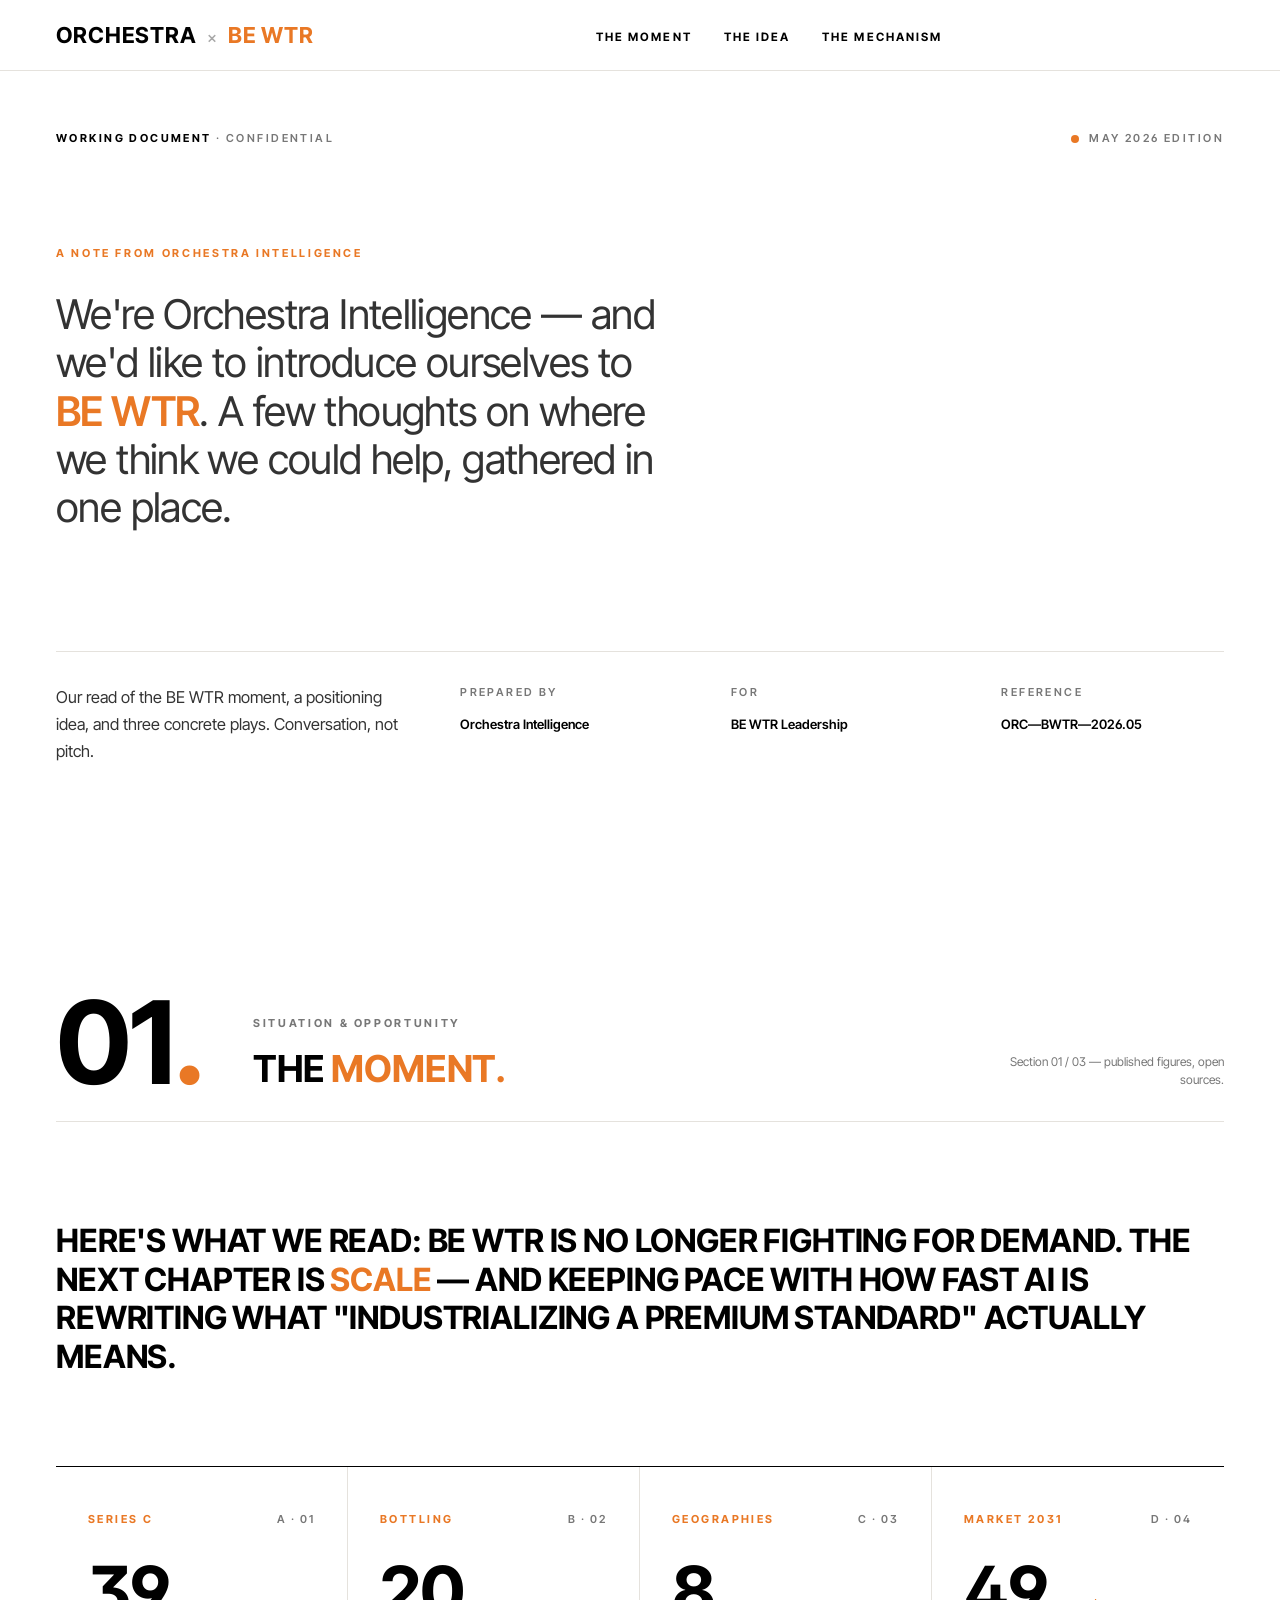
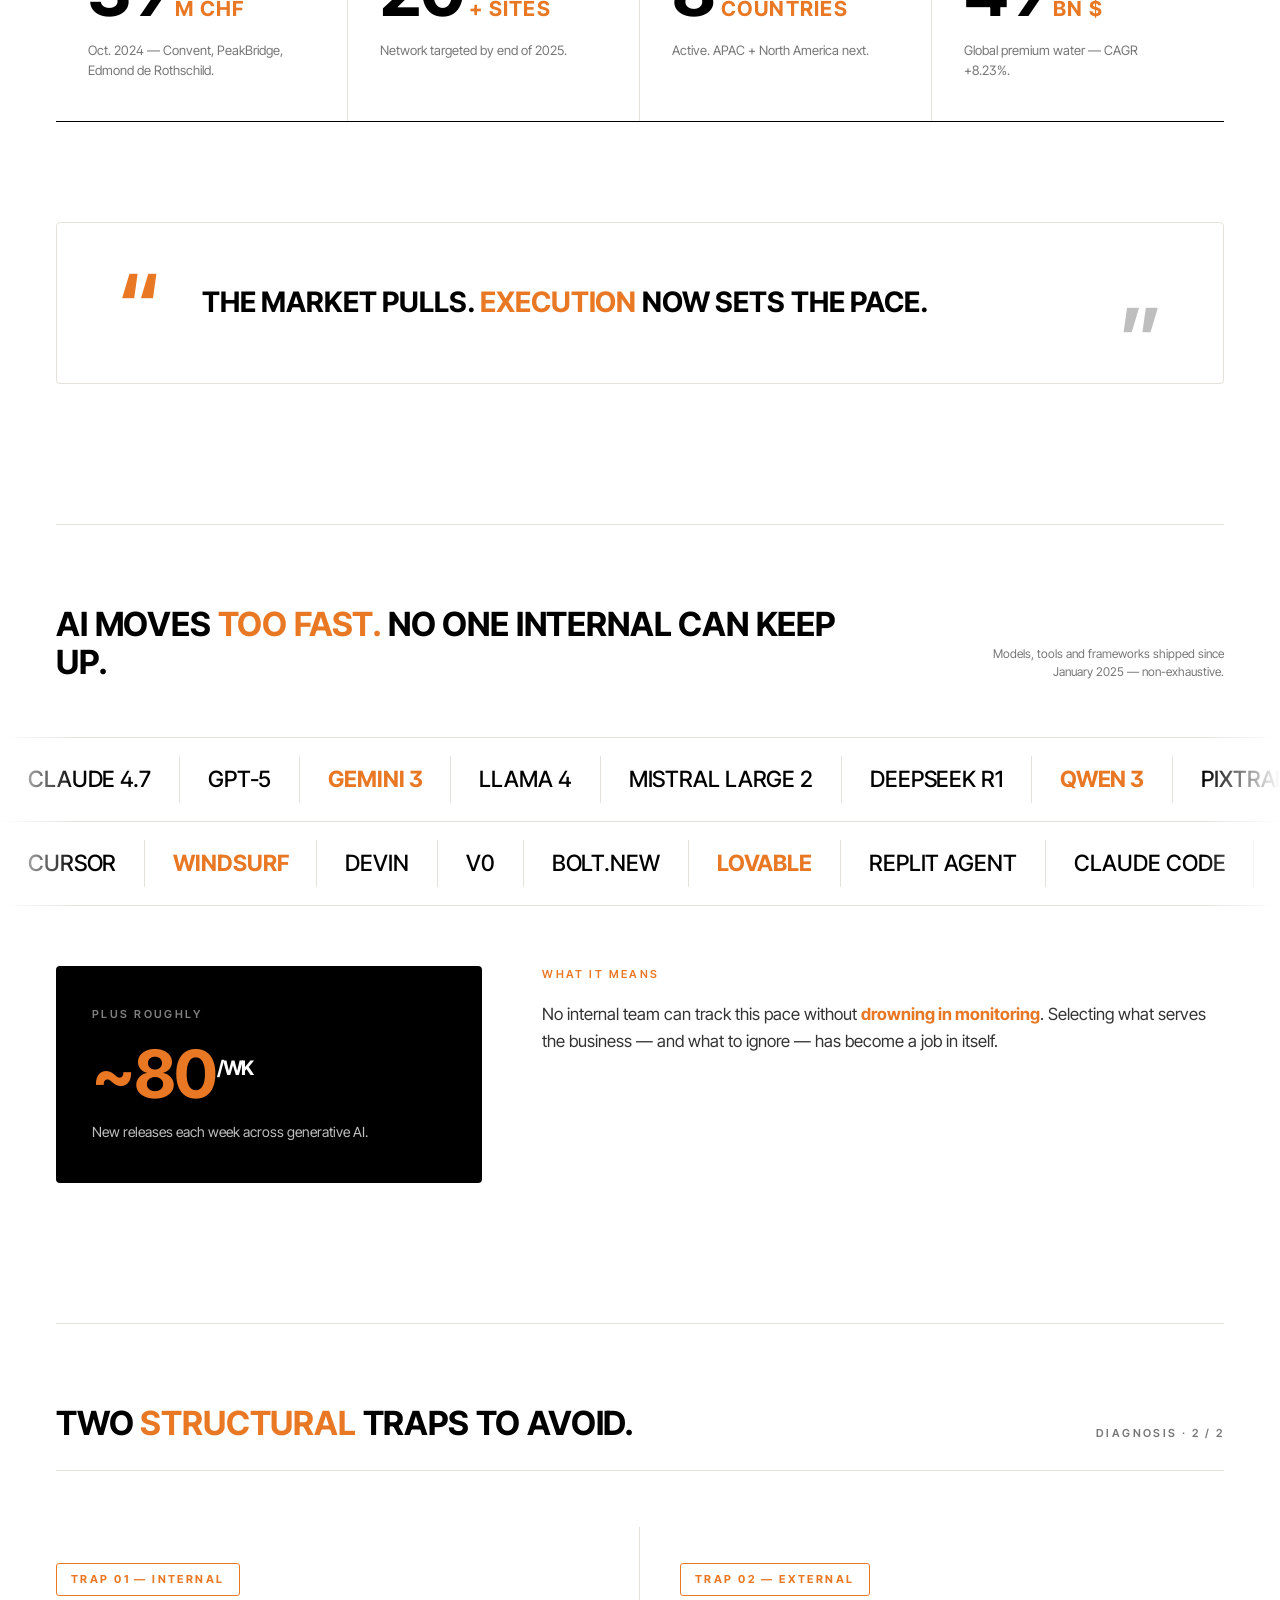
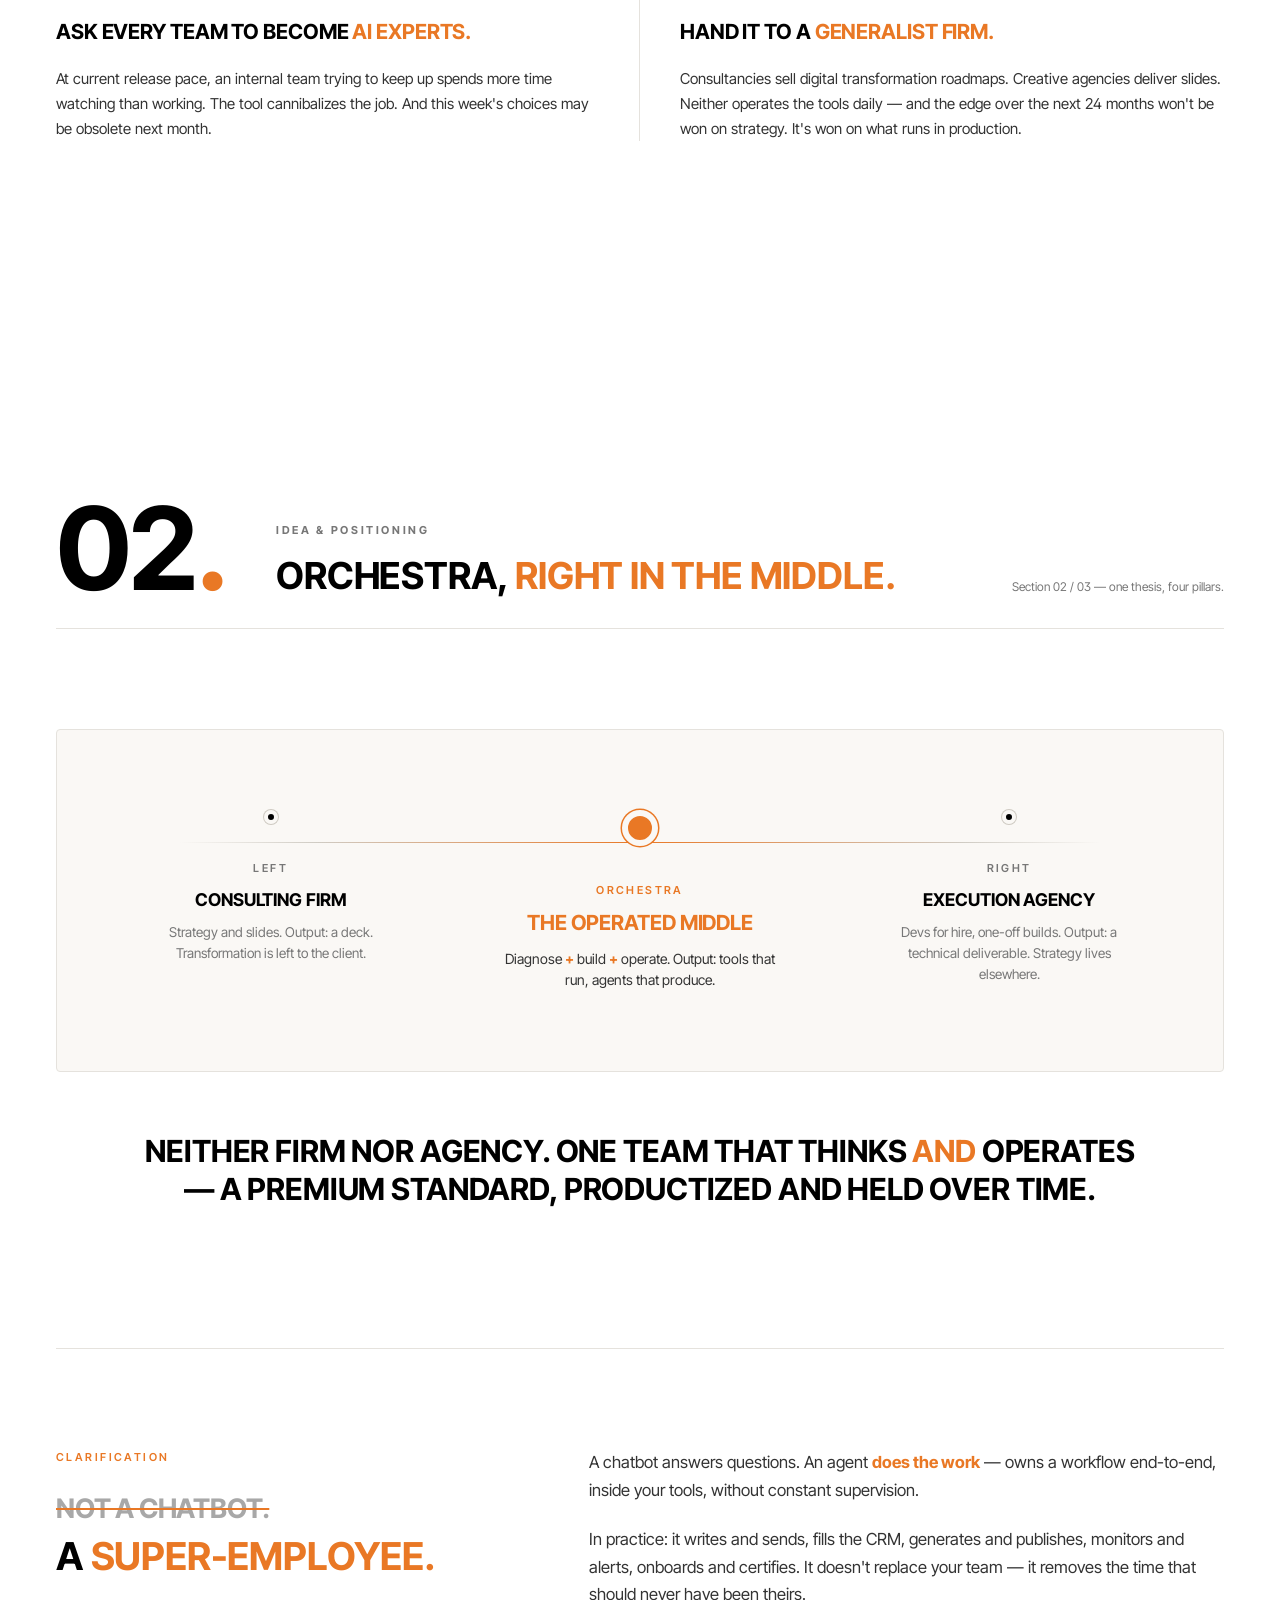
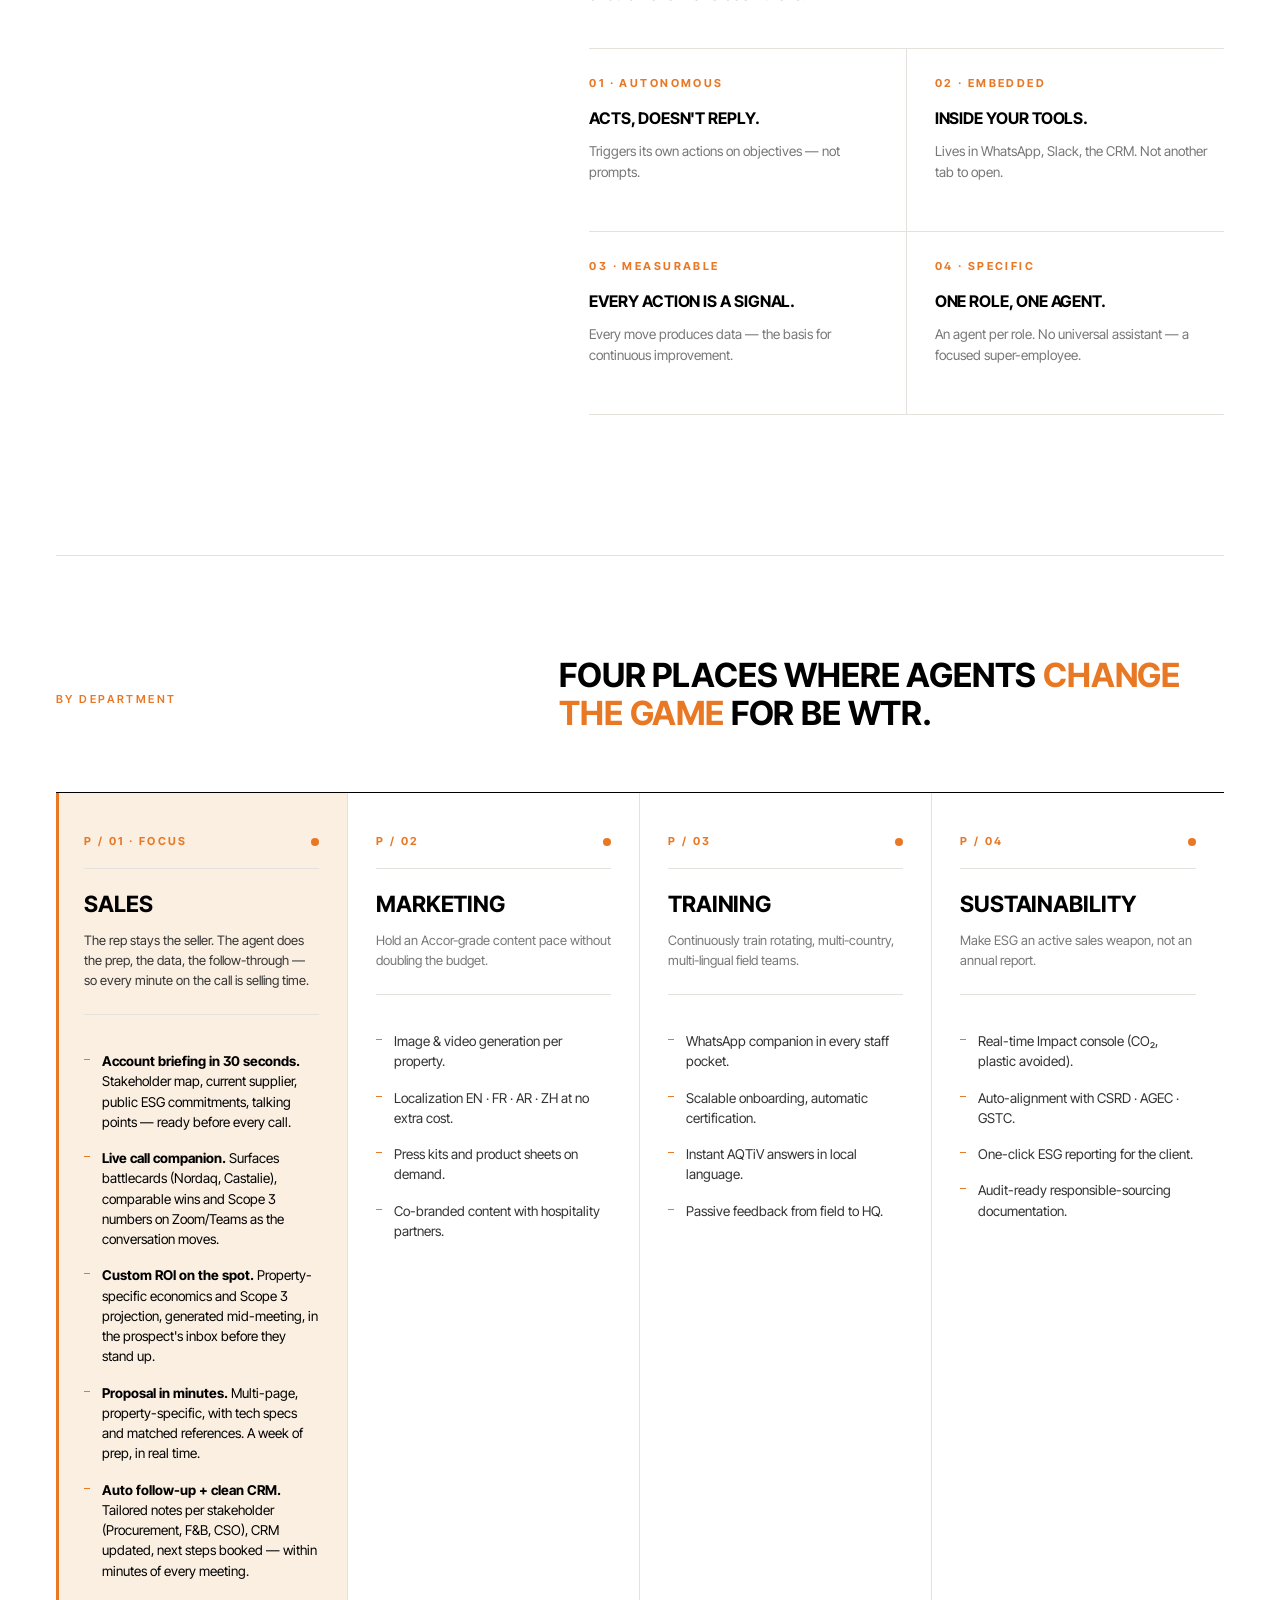
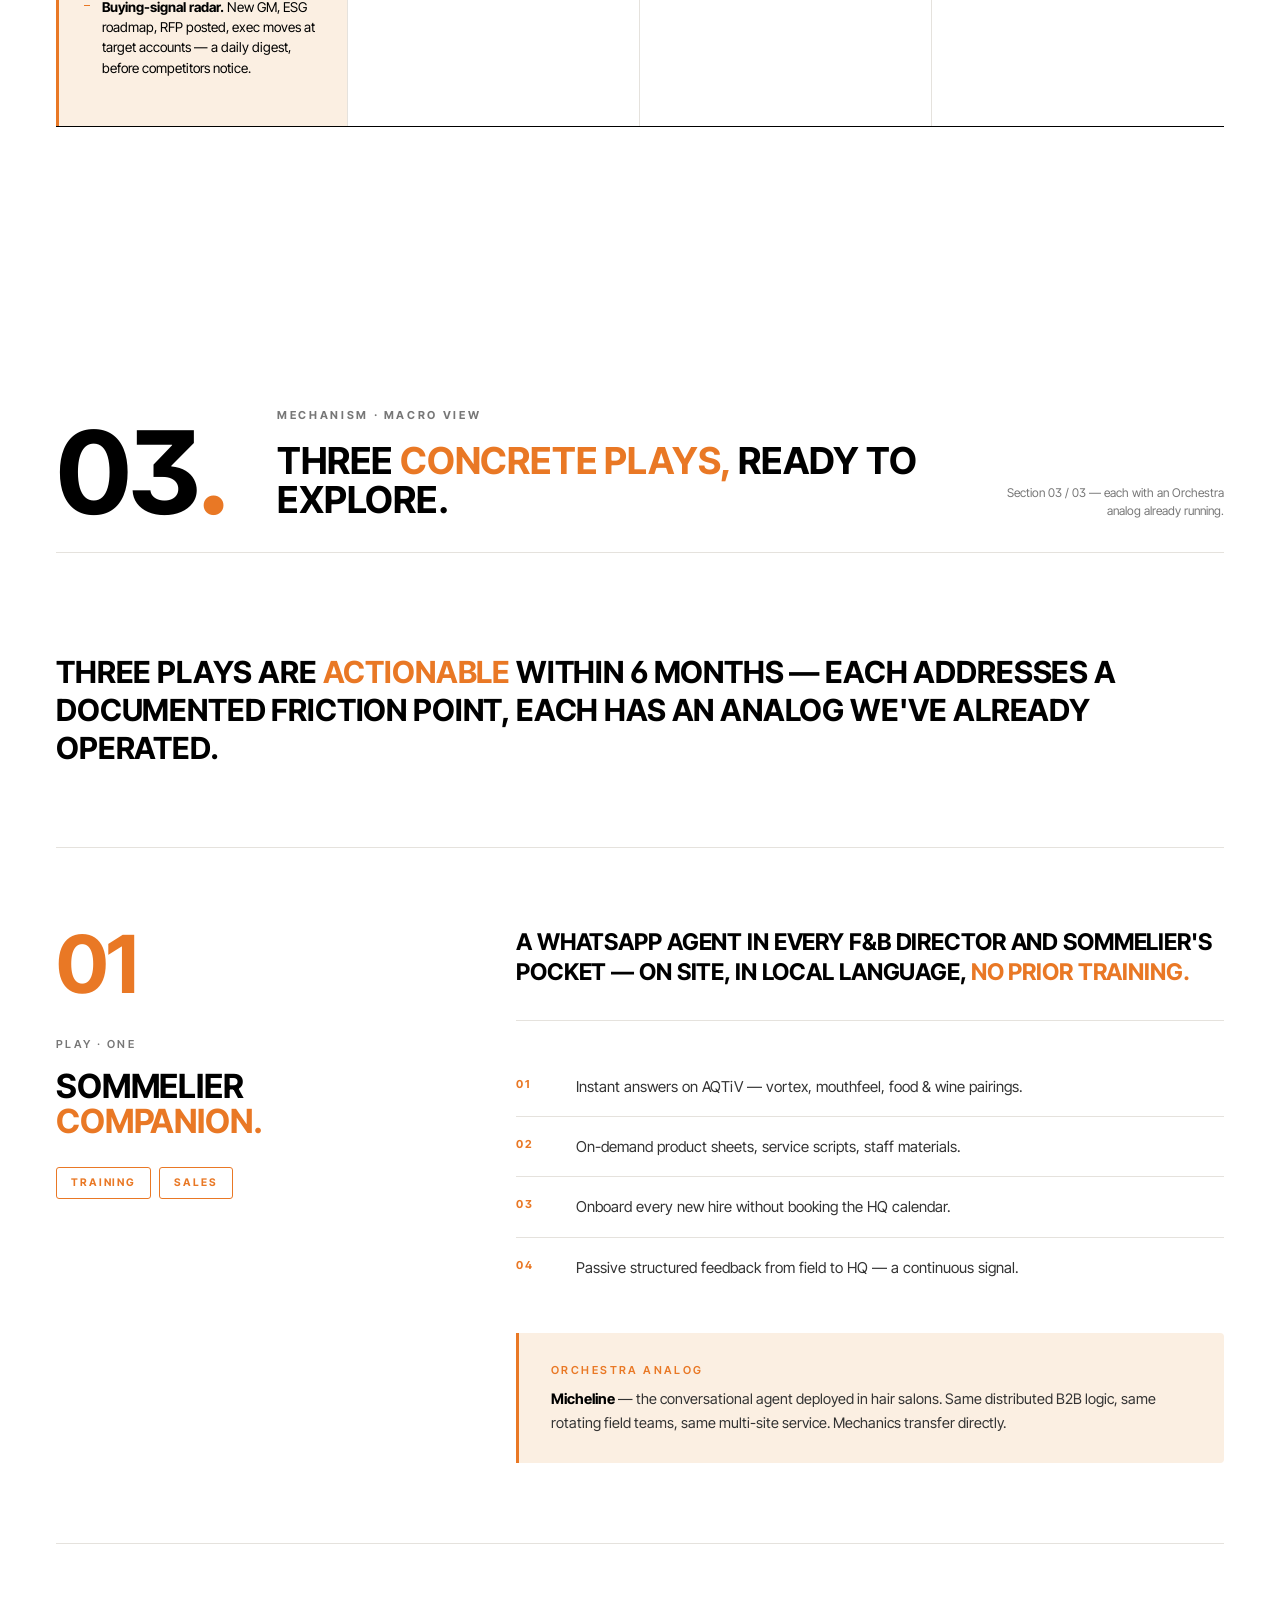
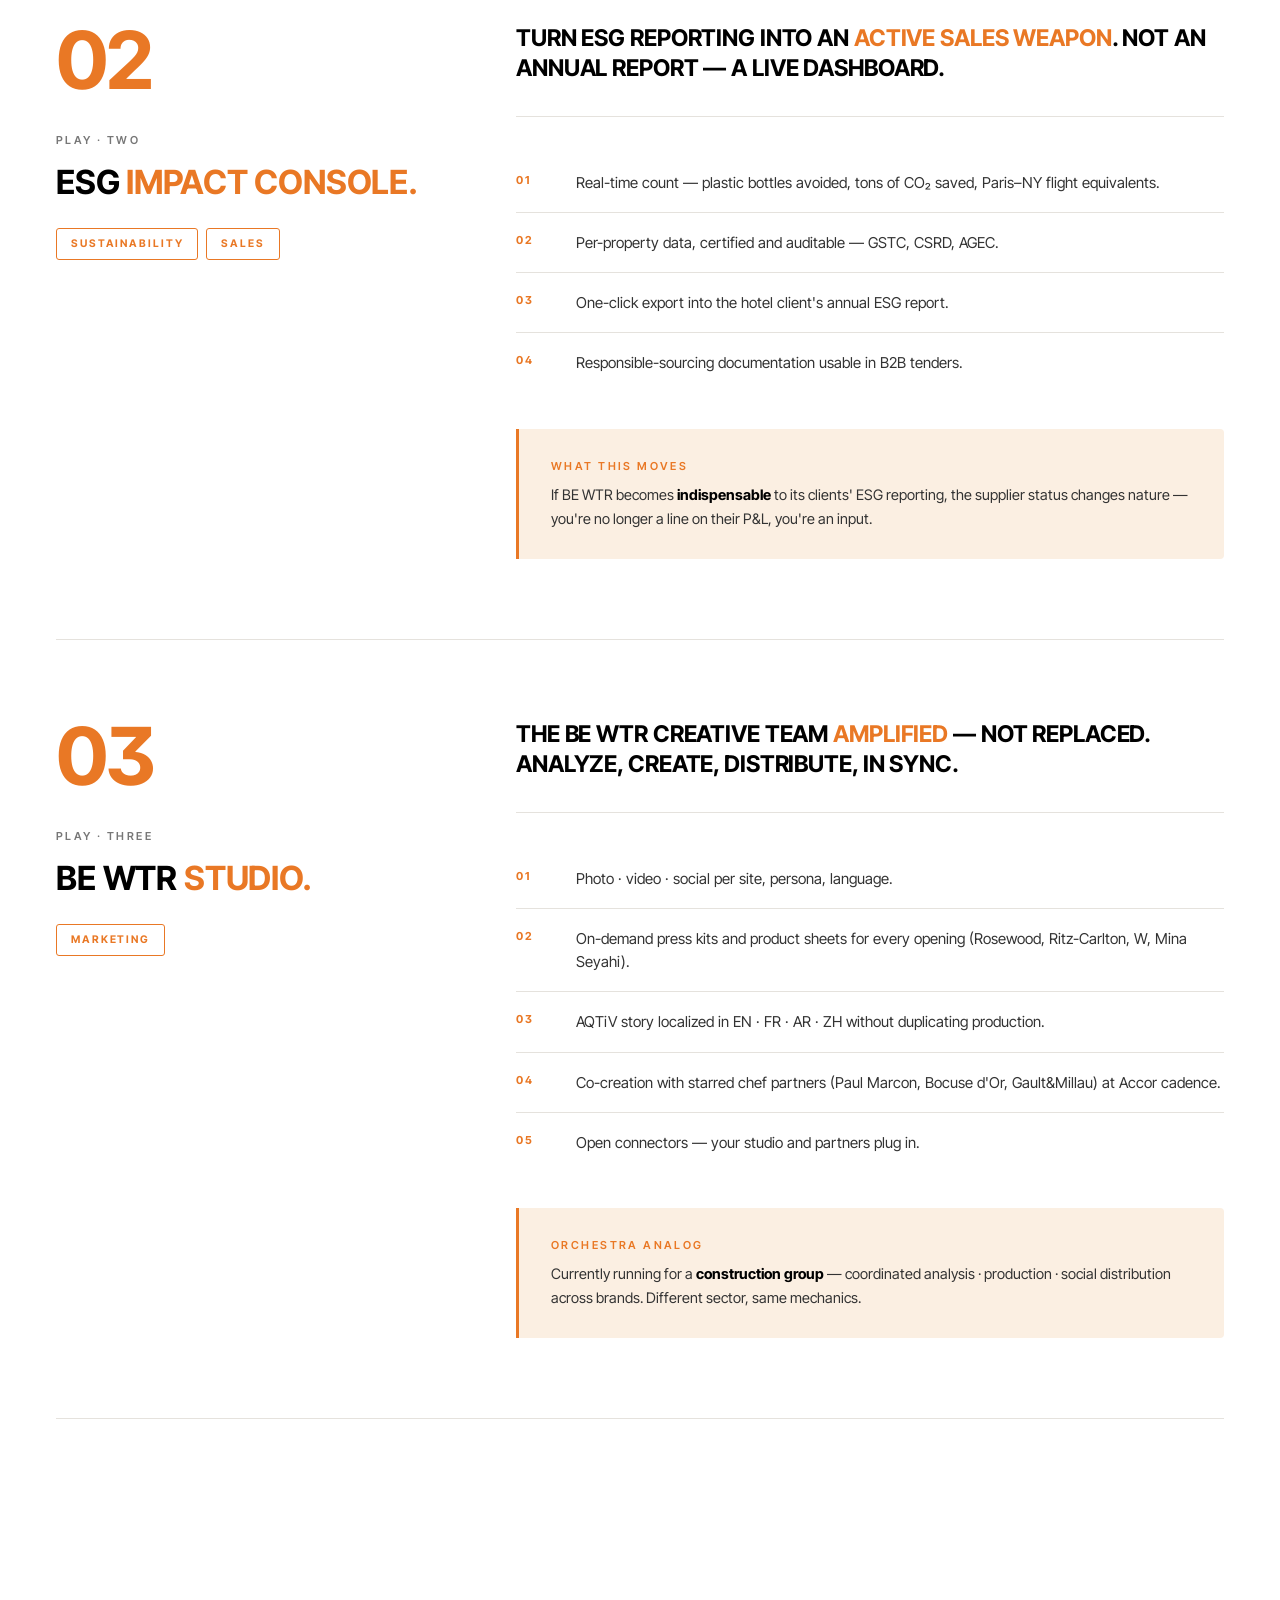
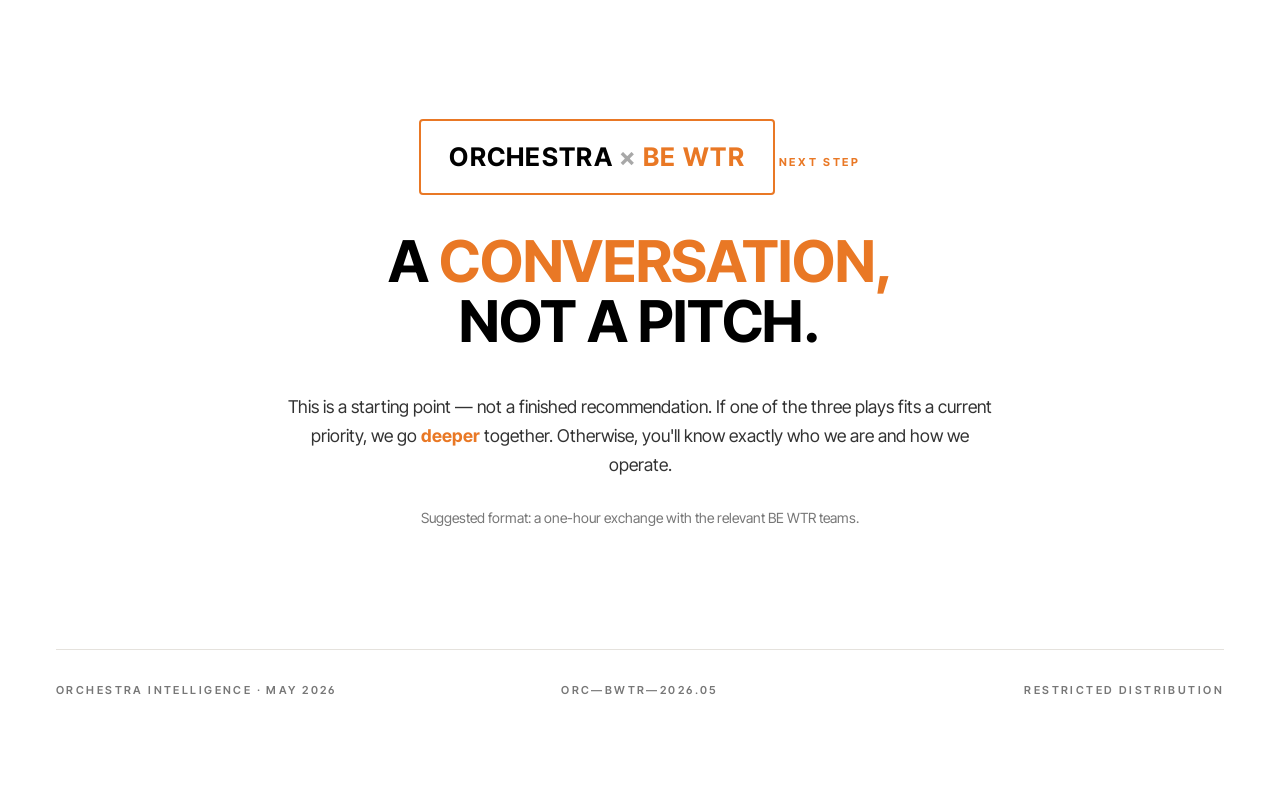
==== commit 90464ec1: "feat(sales): emphasize agent-supports-rep angle, expand to 6 concrete plays, visual focus on P/01" ====
--- a/index.html
+++ b/index.html
@@ -265,15 +265,17 @@
         <h3>FOUR PLACES WHERE AGENTS <span class="accent">CHANGE THE GAME</span> FOR BE WTR.</h3>
       </div>
       <div class="pillars-grid reveal">
-        <div class="pillar">
-          <div class="pillar-head"><span class="pillar-num">P / 01</span><span class="pillar-marker"></span></div>
+        <div class="pillar featured">
+          <div class="pillar-head"><span class="pillar-num">P / 01 · FOCUS</span><span class="pillar-marker"></span></div>
           <h4>SALES</h4>
-          <p class="tagline">Industrialize a long, multi-stakeholder B2B premium cycle.</p>
+          <p class="tagline">The rep stays the seller. The agent does the prep, the data, the follow-through — so every minute on the call is selling time.</p>
           <ul>
-            <li>CRM aligned to hospitality buying (Procurement + F&amp;B + CSO).</li>
-            <li>Site restructured as persona showrooms.</li>
-            <li>Automated qualification, scoring, nurturing.</li>
-            <li>Live battlecards vs. Nordaq / Castalie.</li>
+            <li><b>Account briefing in 30 seconds.</b> Stakeholder map, current supplier, public ESG commitments, talking points — ready before every call.</li>
+            <li><b>Live call companion.</b> Surfaces battlecards (Nordaq, Castalie), comparable wins and Scope 3 numbers on Zoom/Teams as the conversation moves.</li>
+            <li><b>Custom ROI on the spot.</b> Property-specific economics and Scope 3 projection, generated mid-meeting, in the prospect's inbox before they stand up.</li>
+            <li><b>Proposal in minutes.</b> Multi-page, property-specific, with tech specs and matched references. A week of prep, in real time.</li>
+            <li><b>Auto follow-up + clean CRM.</b> Tailored notes per stakeholder (Procurement, F&amp;B, CSO), CRM updated, next steps booked — within minutes of every meeting.</li>
+            <li><b>Buying-signal radar.</b> New GM, ESG roadmap, RFP posted, exec moves at target accounts — a daily digest, before competitors notice.</li>
           </ul>
         </div>
         <div class="pillar">
--- a/styles.css
+++ b/styles.css
@@ -589,6 +589,15 @@
 }
 .pillar:last-child { border-right: none; }
 .pillar:hover { background: var(--bg-2); }
+.pillar.featured { background: var(--orange-pale); position: relative; }
+.pillar.featured::before {
+  content: ""; position: absolute; top: 0; left: 0;
+  width: 3px; height: 100%; background: var(--orange);
+}
+.pillar.featured:hover { background: var(--orange-pale); }
+.pillar.featured .tagline { color: var(--ink-soft); }
+.pillar.featured ul li { color: var(--ink); }
+.pillar.featured ul li b { font-weight: 700; color: var(--ink); }
 .pillar .pillar-head {
   display: flex; justify-content: space-between; align-items: center;
   margin-bottom: 24px;
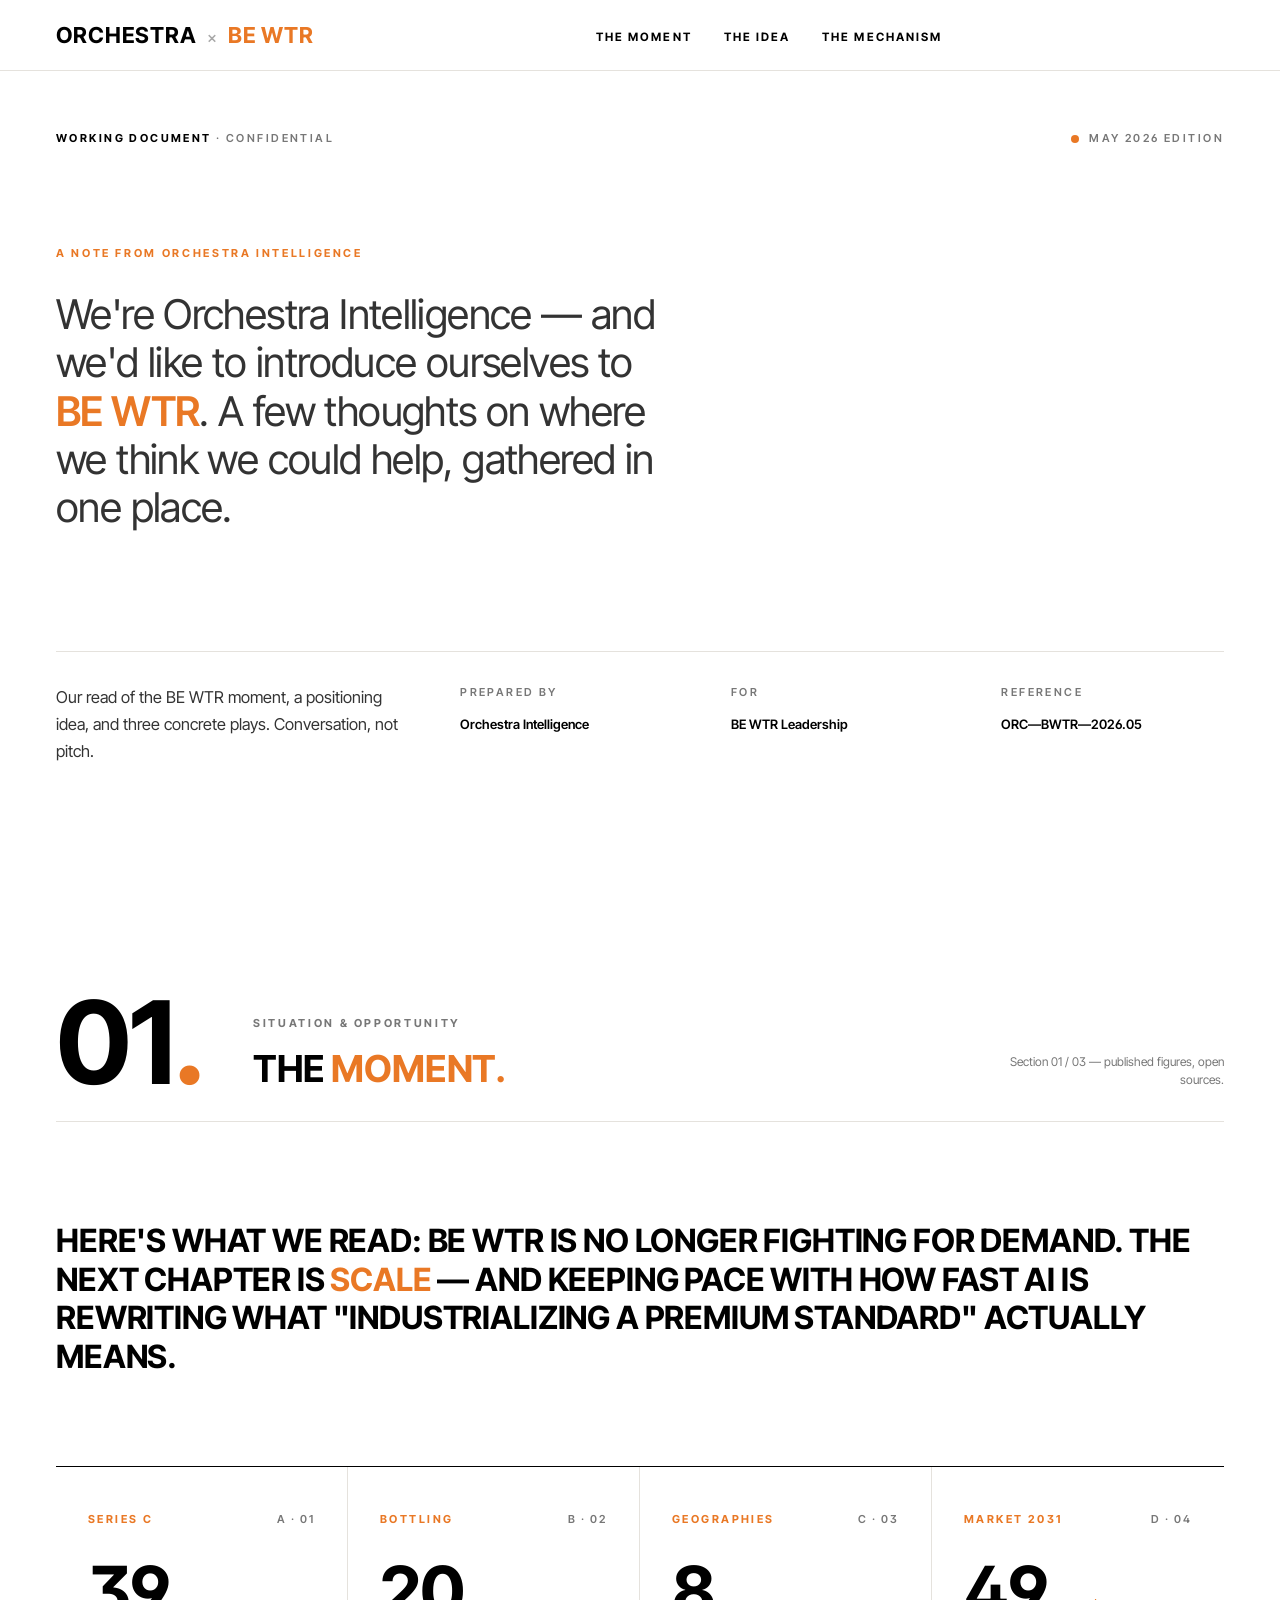
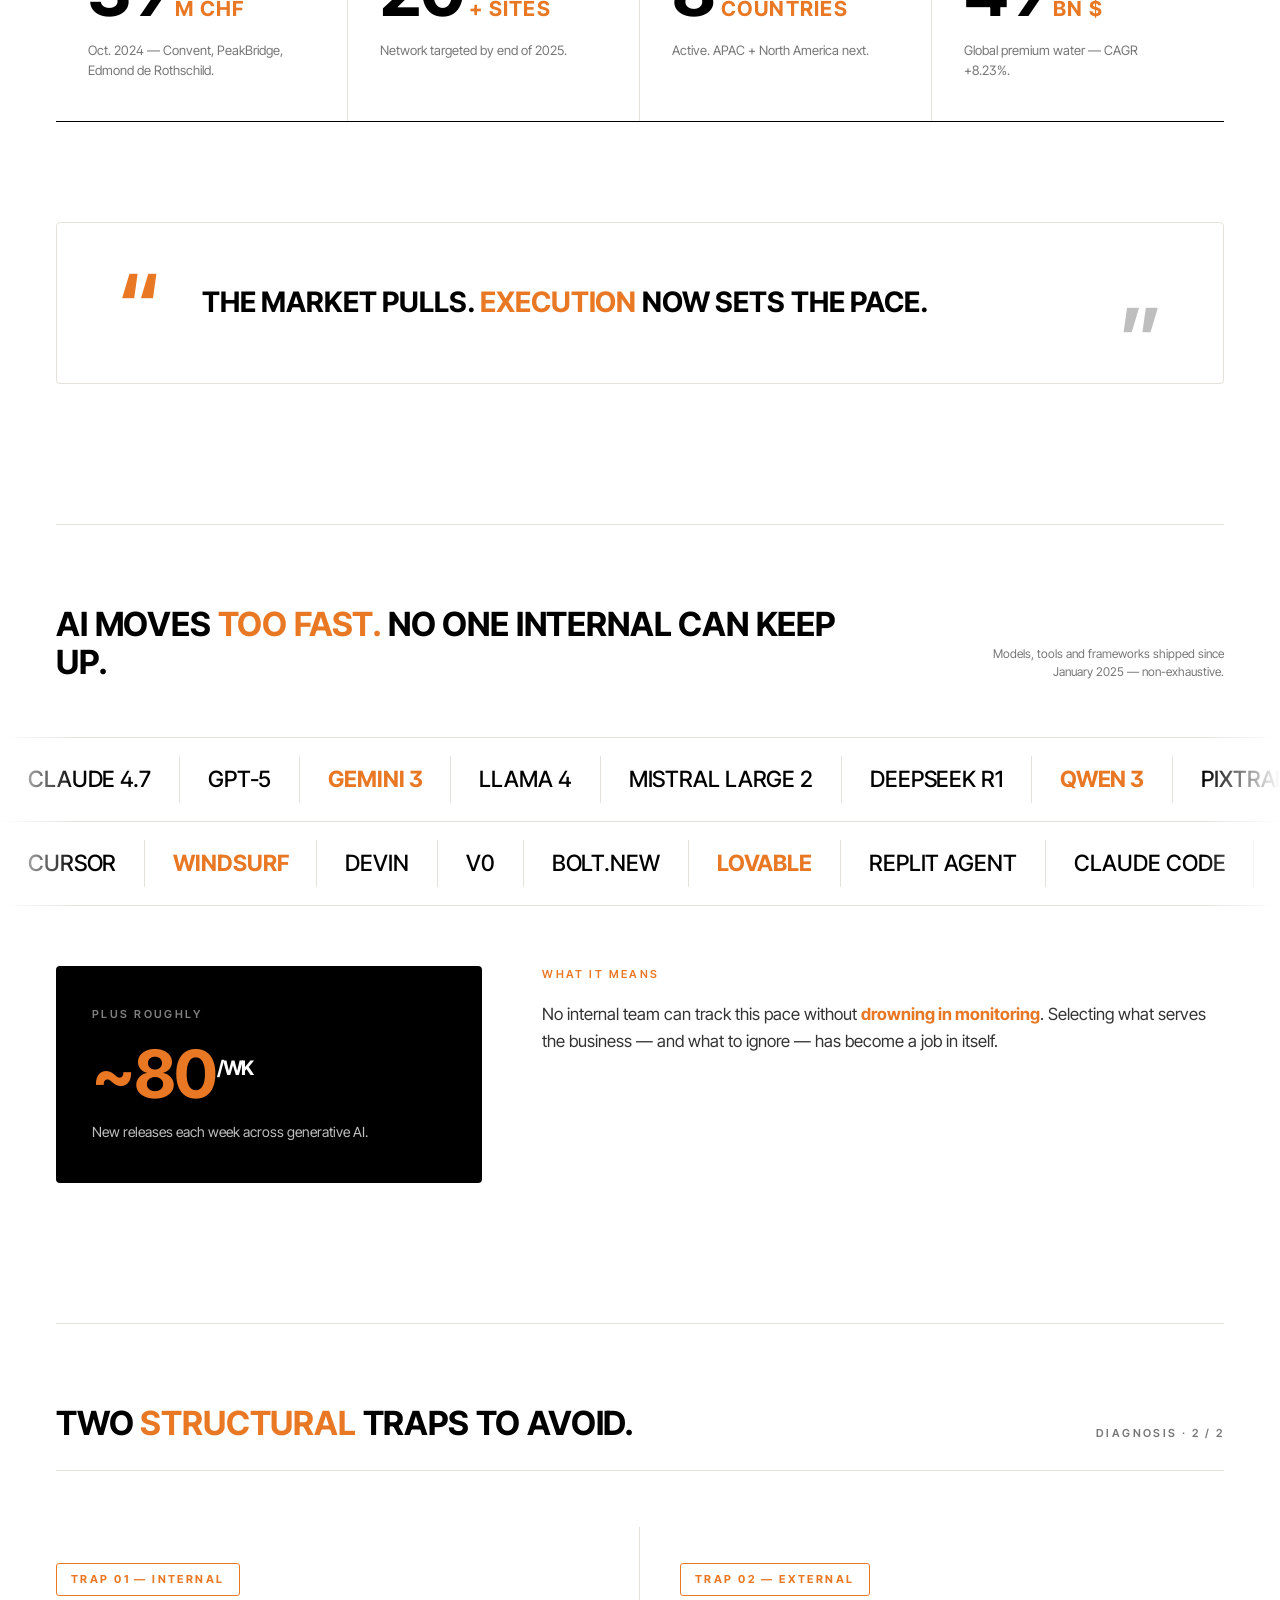
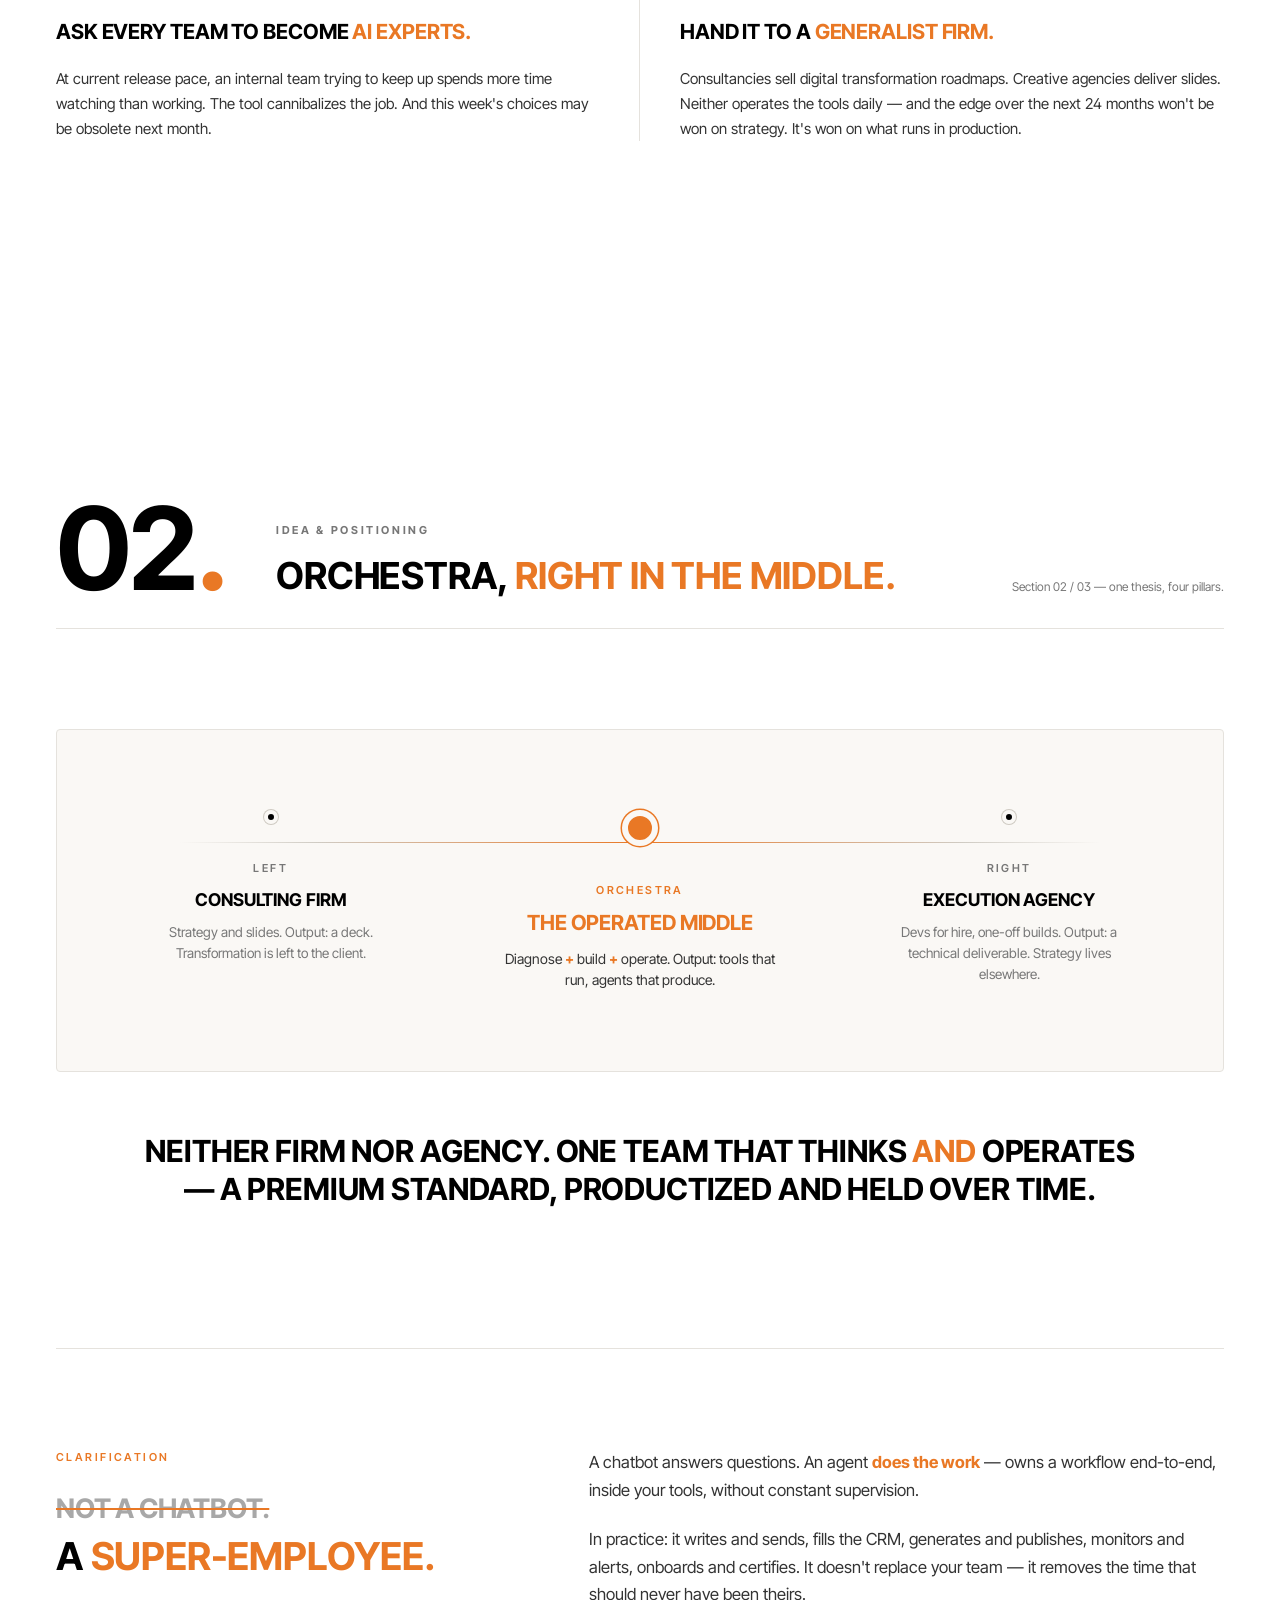
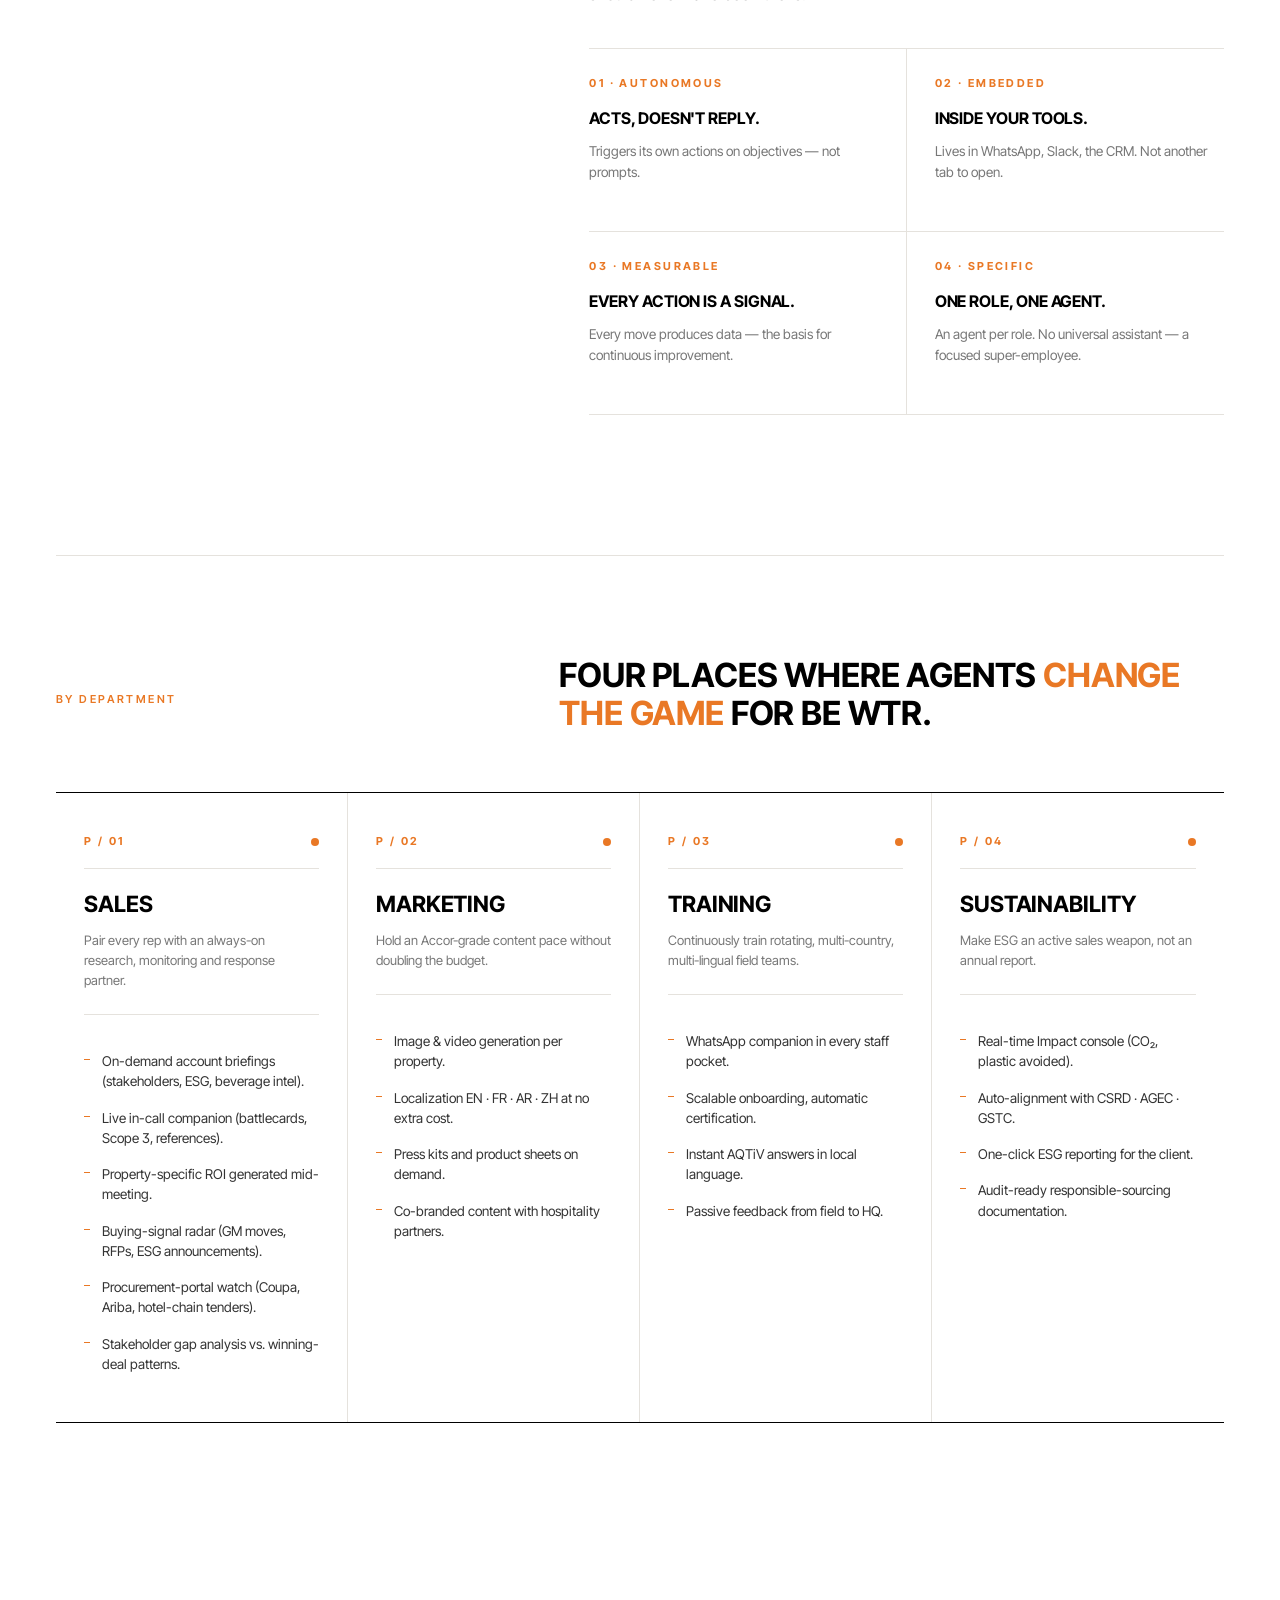
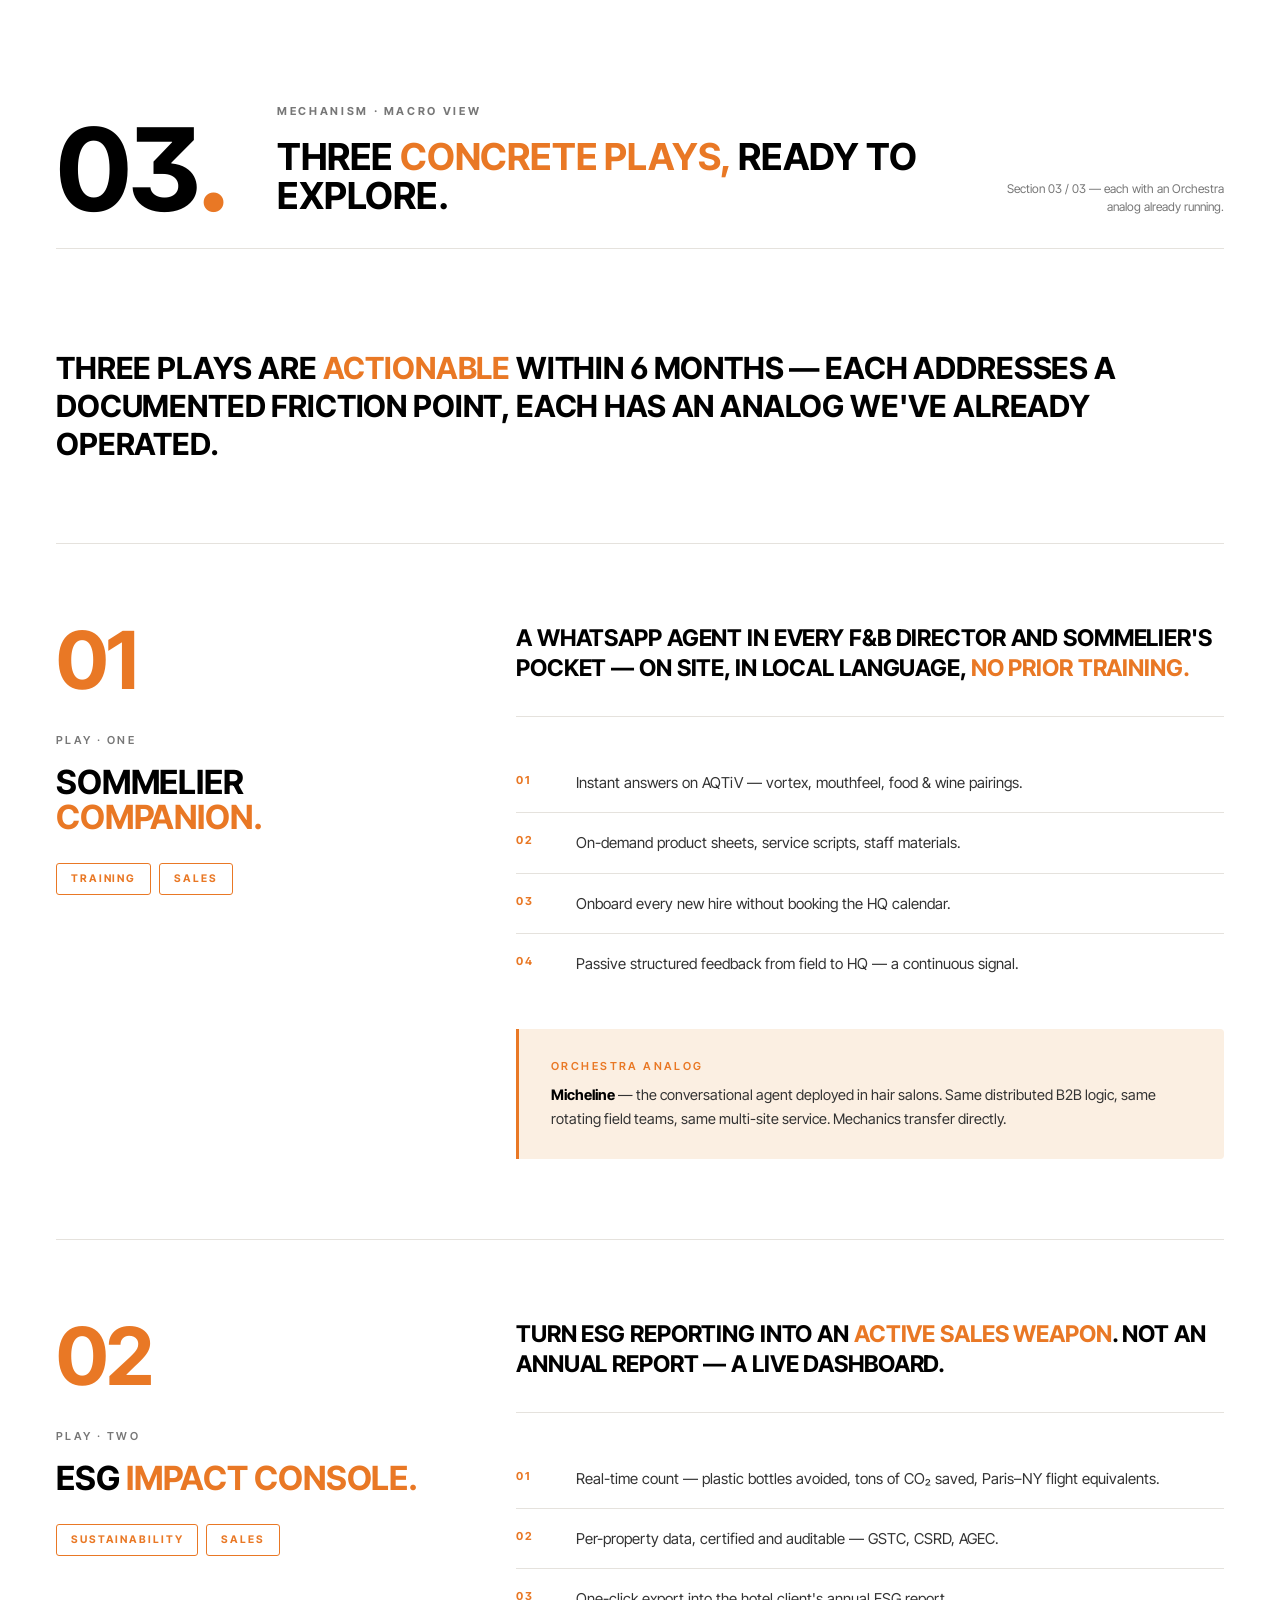
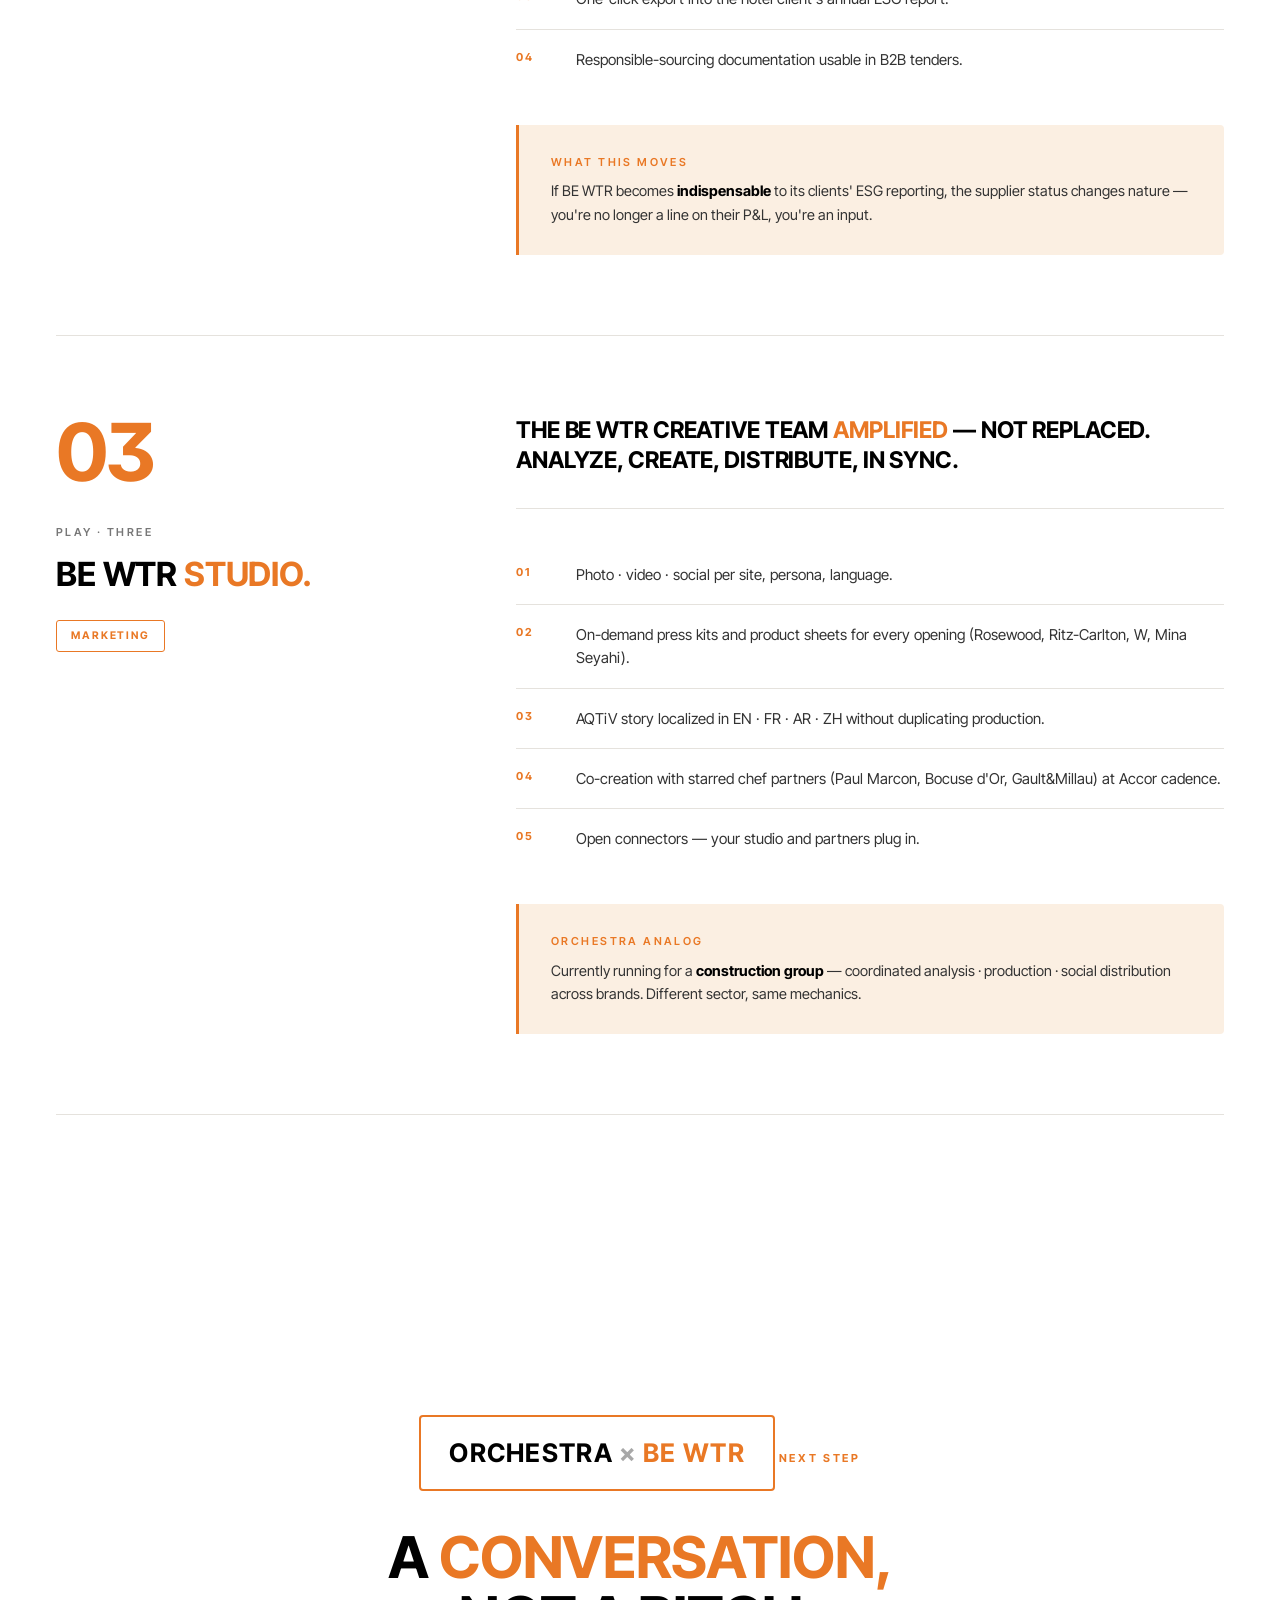
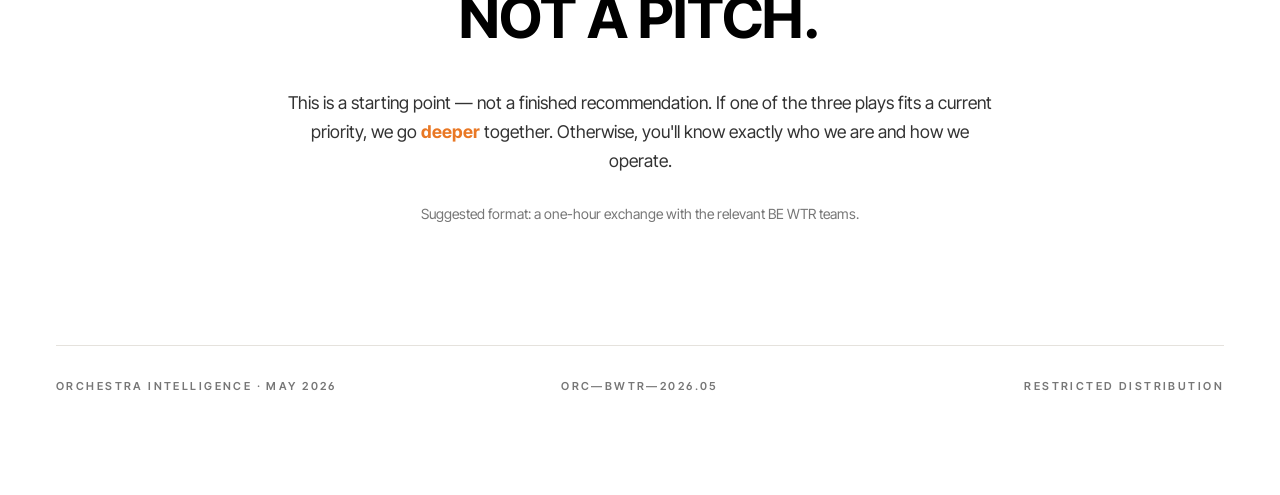
==== commit cd5891d7: "refactor(sales): revert visual emphasis, keep agent-support angle, drop notes/follow-up duplicates o" ====
--- a/index.html
+++ b/index.html
@@ -265,17 +265,17 @@
         <h3>FOUR PLACES WHERE AGENTS <span class="accent">CHANGE THE GAME</span> FOR BE WTR.</h3>
       </div>
       <div class="pillars-grid reveal">
-        <div class="pillar featured">
-          <div class="pillar-head"><span class="pillar-num">P / 01 · FOCUS</span><span class="pillar-marker"></span></div>
+        <div class="pillar">
+          <div class="pillar-head"><span class="pillar-num">P / 01</span><span class="pillar-marker"></span></div>
           <h4>SALES</h4>
-          <p class="tagline">The rep stays the seller. The agent does the prep, the data, the follow-through — so every minute on the call is selling time.</p>
+          <p class="tagline">Pair every rep with an always-on research, monitoring and response partner.</p>
           <ul>
-            <li><b>Account briefing in 30 seconds.</b> Stakeholder map, current supplier, public ESG commitments, talking points — ready before every call.</li>
-            <li><b>Live call companion.</b> Surfaces battlecards (Nordaq, Castalie), comparable wins and Scope 3 numbers on Zoom/Teams as the conversation moves.</li>
-            <li><b>Custom ROI on the spot.</b> Property-specific economics and Scope 3 projection, generated mid-meeting, in the prospect's inbox before they stand up.</li>
-            <li><b>Proposal in minutes.</b> Multi-page, property-specific, with tech specs and matched references. A week of prep, in real time.</li>
-            <li><b>Auto follow-up + clean CRM.</b> Tailored notes per stakeholder (Procurement, F&amp;B, CSO), CRM updated, next steps booked — within minutes of every meeting.</li>
-            <li><b>Buying-signal radar.</b> New GM, ESG roadmap, RFP posted, exec moves at target accounts — a daily digest, before competitors notice.</li>
+            <li>On-demand account briefings (stakeholders, ESG, beverage intel).</li>
+            <li>Live in-call companion (battlecards, Scope 3, references).</li>
+            <li>Property-specific ROI generated mid-meeting.</li>
+            <li>Buying-signal radar (GM moves, RFPs, ESG announcements).</li>
+            <li>Procurement-portal watch (Coupa, Ariba, hotel-chain tenders).</li>
+            <li>Stakeholder gap analysis vs. winning-deal patterns.</li>
           </ul>
         </div>
         <div class="pillar">
--- a/styles.css
+++ b/styles.css
@@ -589,15 +589,6 @@
 }
 .pillar:last-child { border-right: none; }
 .pillar:hover { background: var(--bg-2); }
-.pillar.featured { background: var(--orange-pale); position: relative; }
-.pillar.featured::before {
-  content: ""; position: absolute; top: 0; left: 0;
-  width: 3px; height: 100%; background: var(--orange);
-}
-.pillar.featured:hover { background: var(--orange-pale); }
-.pillar.featured .tagline { color: var(--ink-soft); }
-.pillar.featured ul li { color: var(--ink); }
-.pillar.featured ul li b { font-weight: 700; color: var(--ink); }
 .pillar .pillar-head {
   display: flex; justify-content: space-between; align-items: center;
   margin-bottom: 24px;
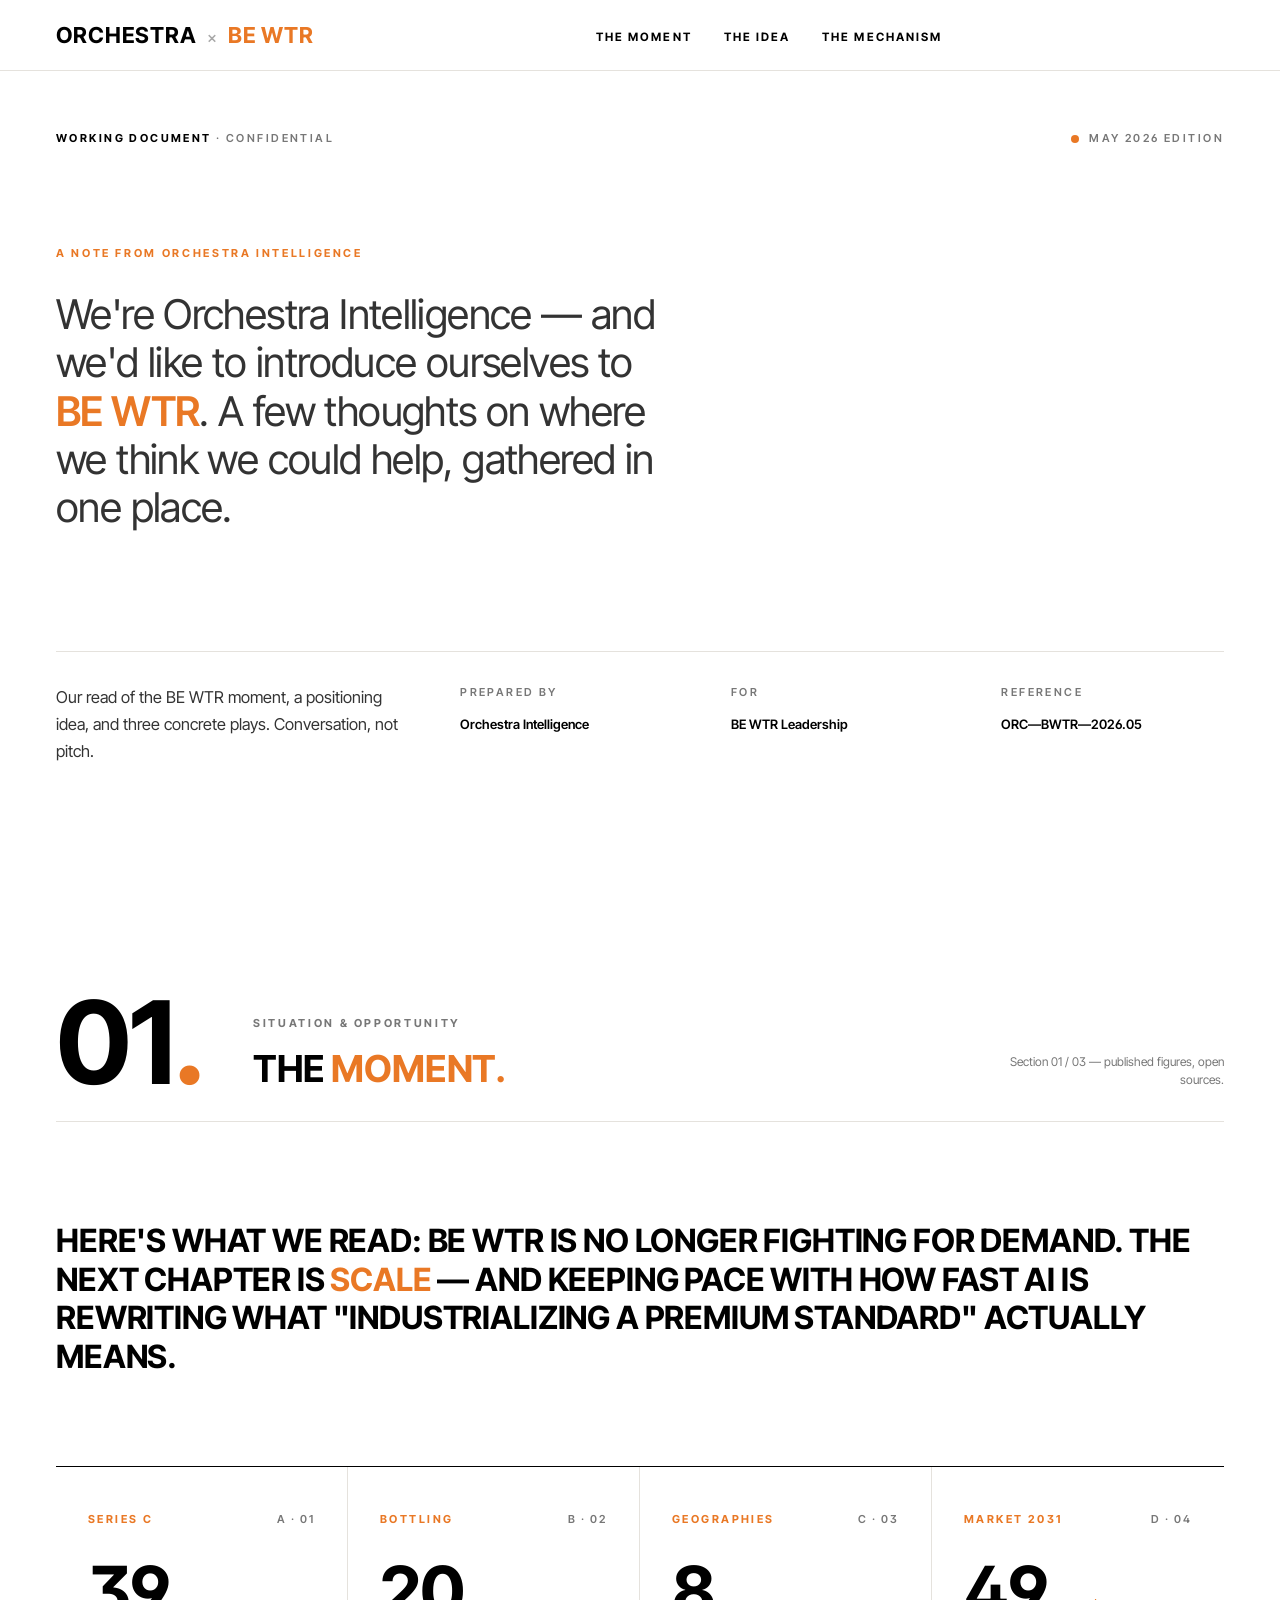
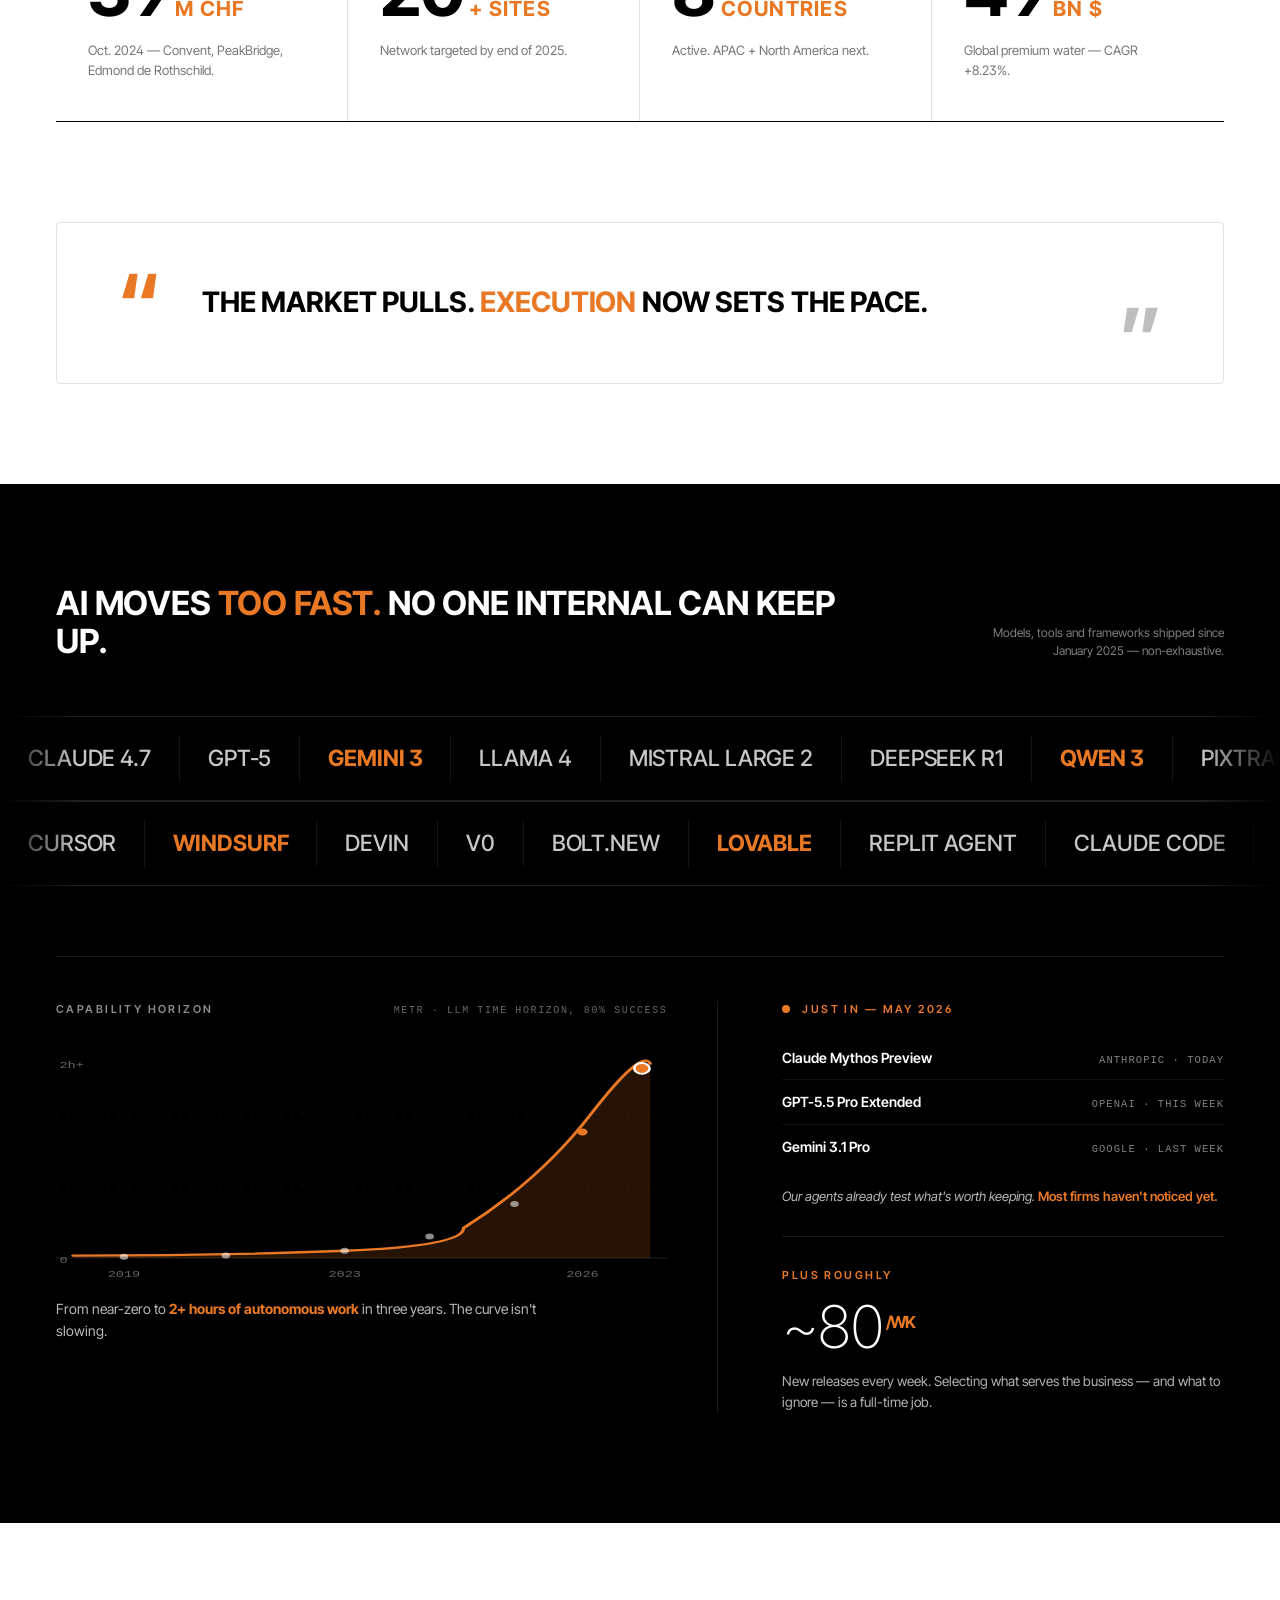
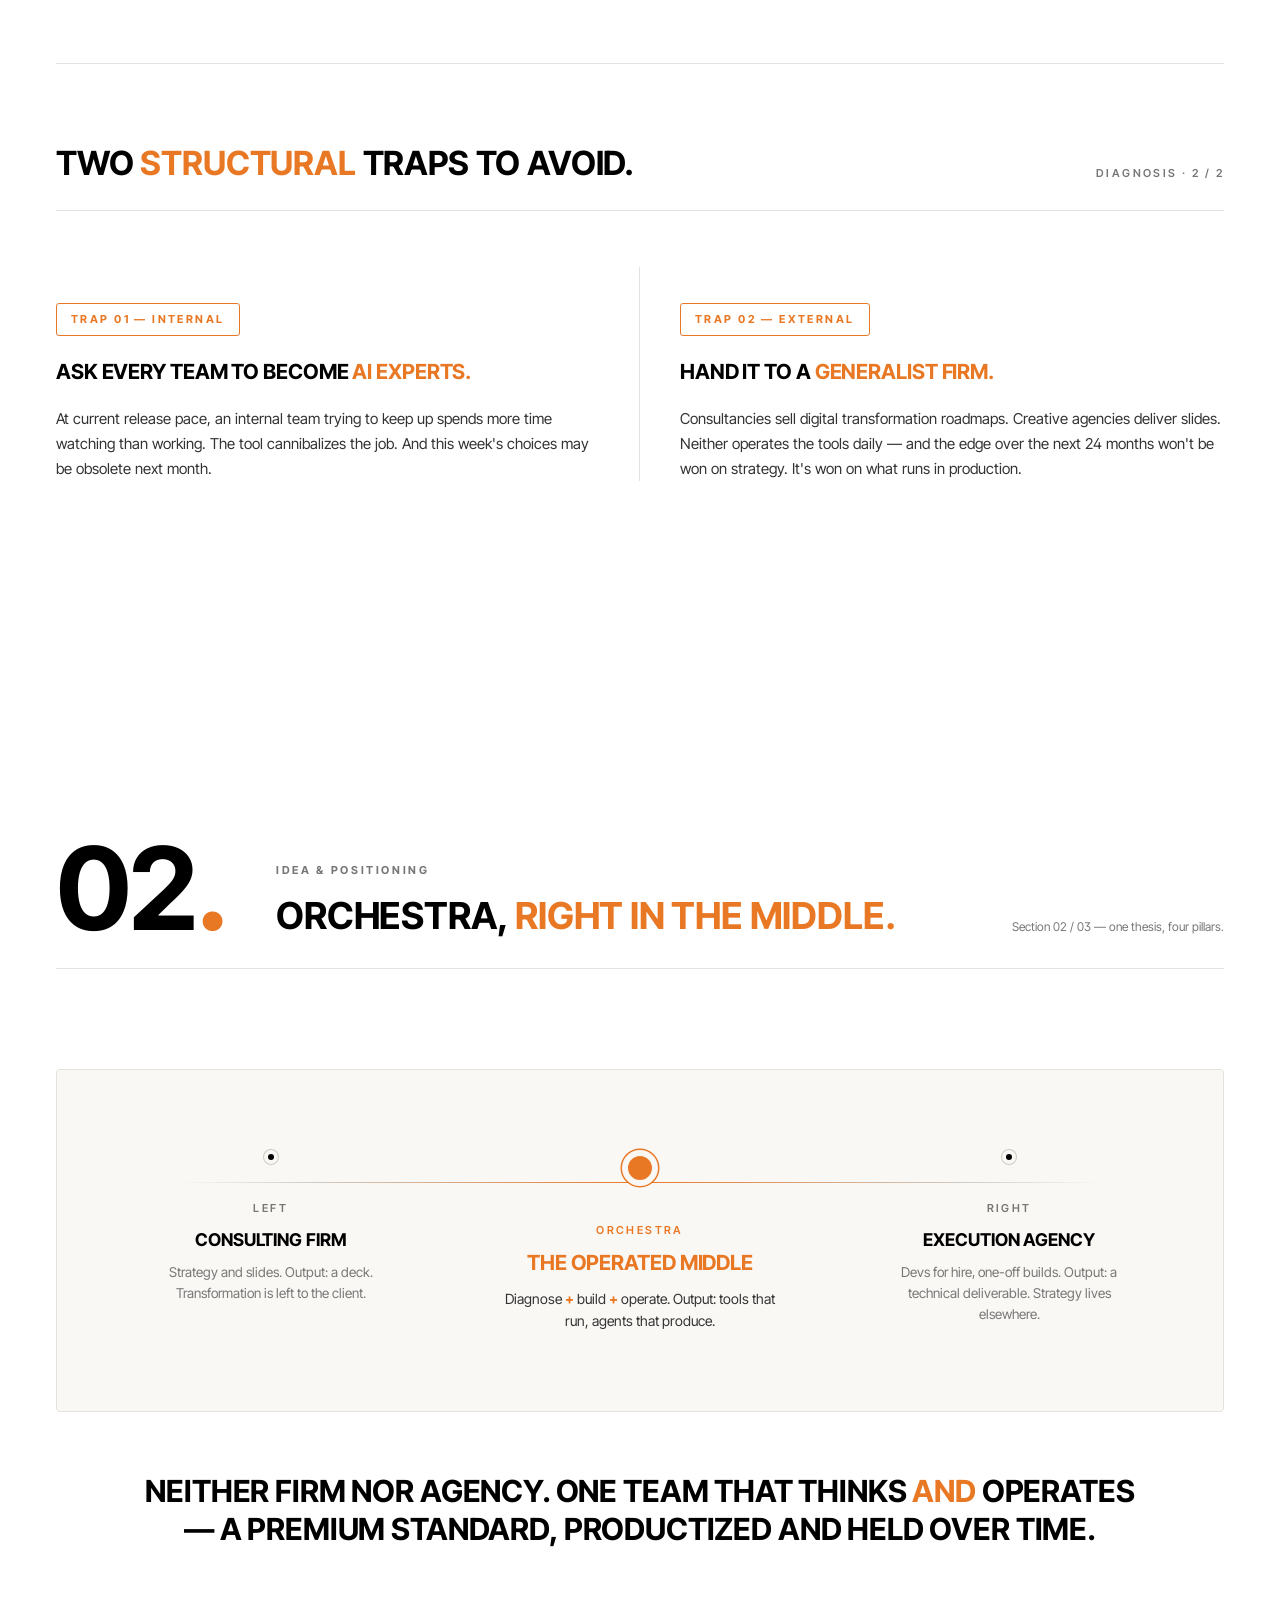
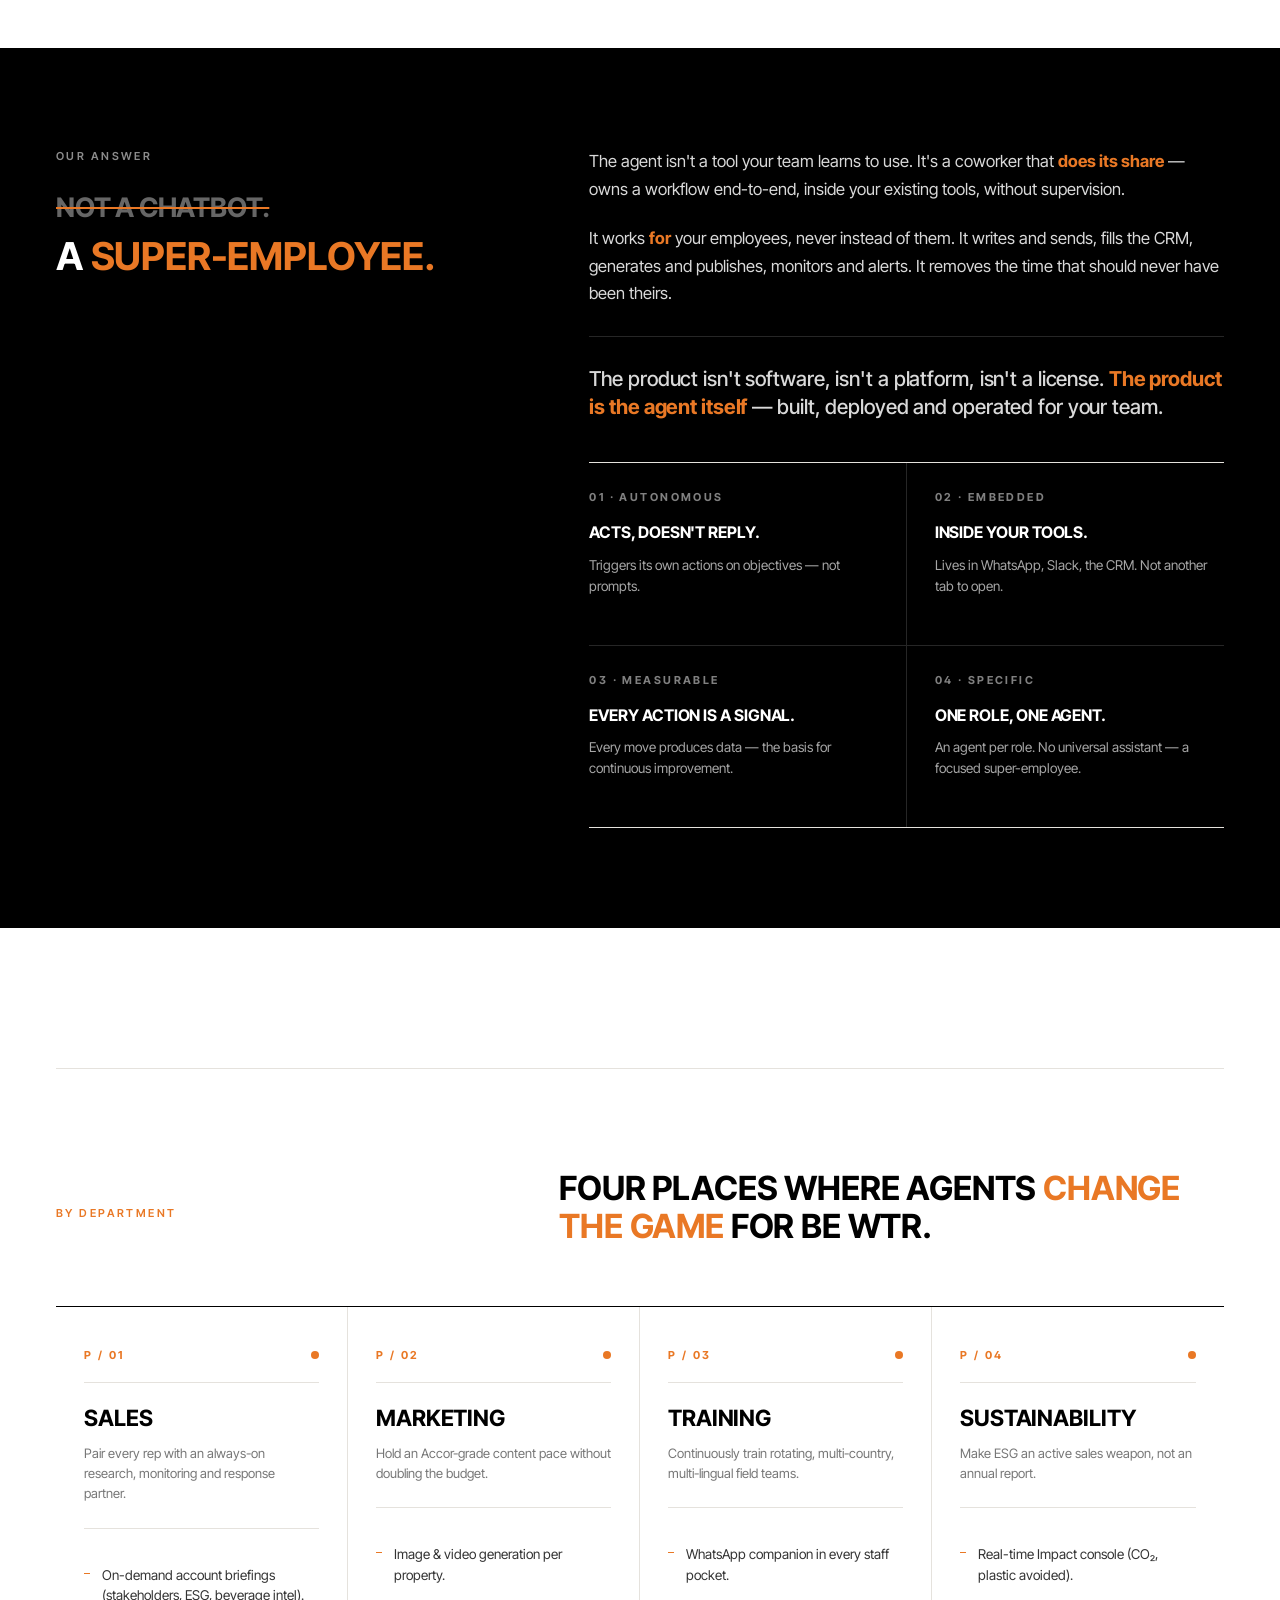
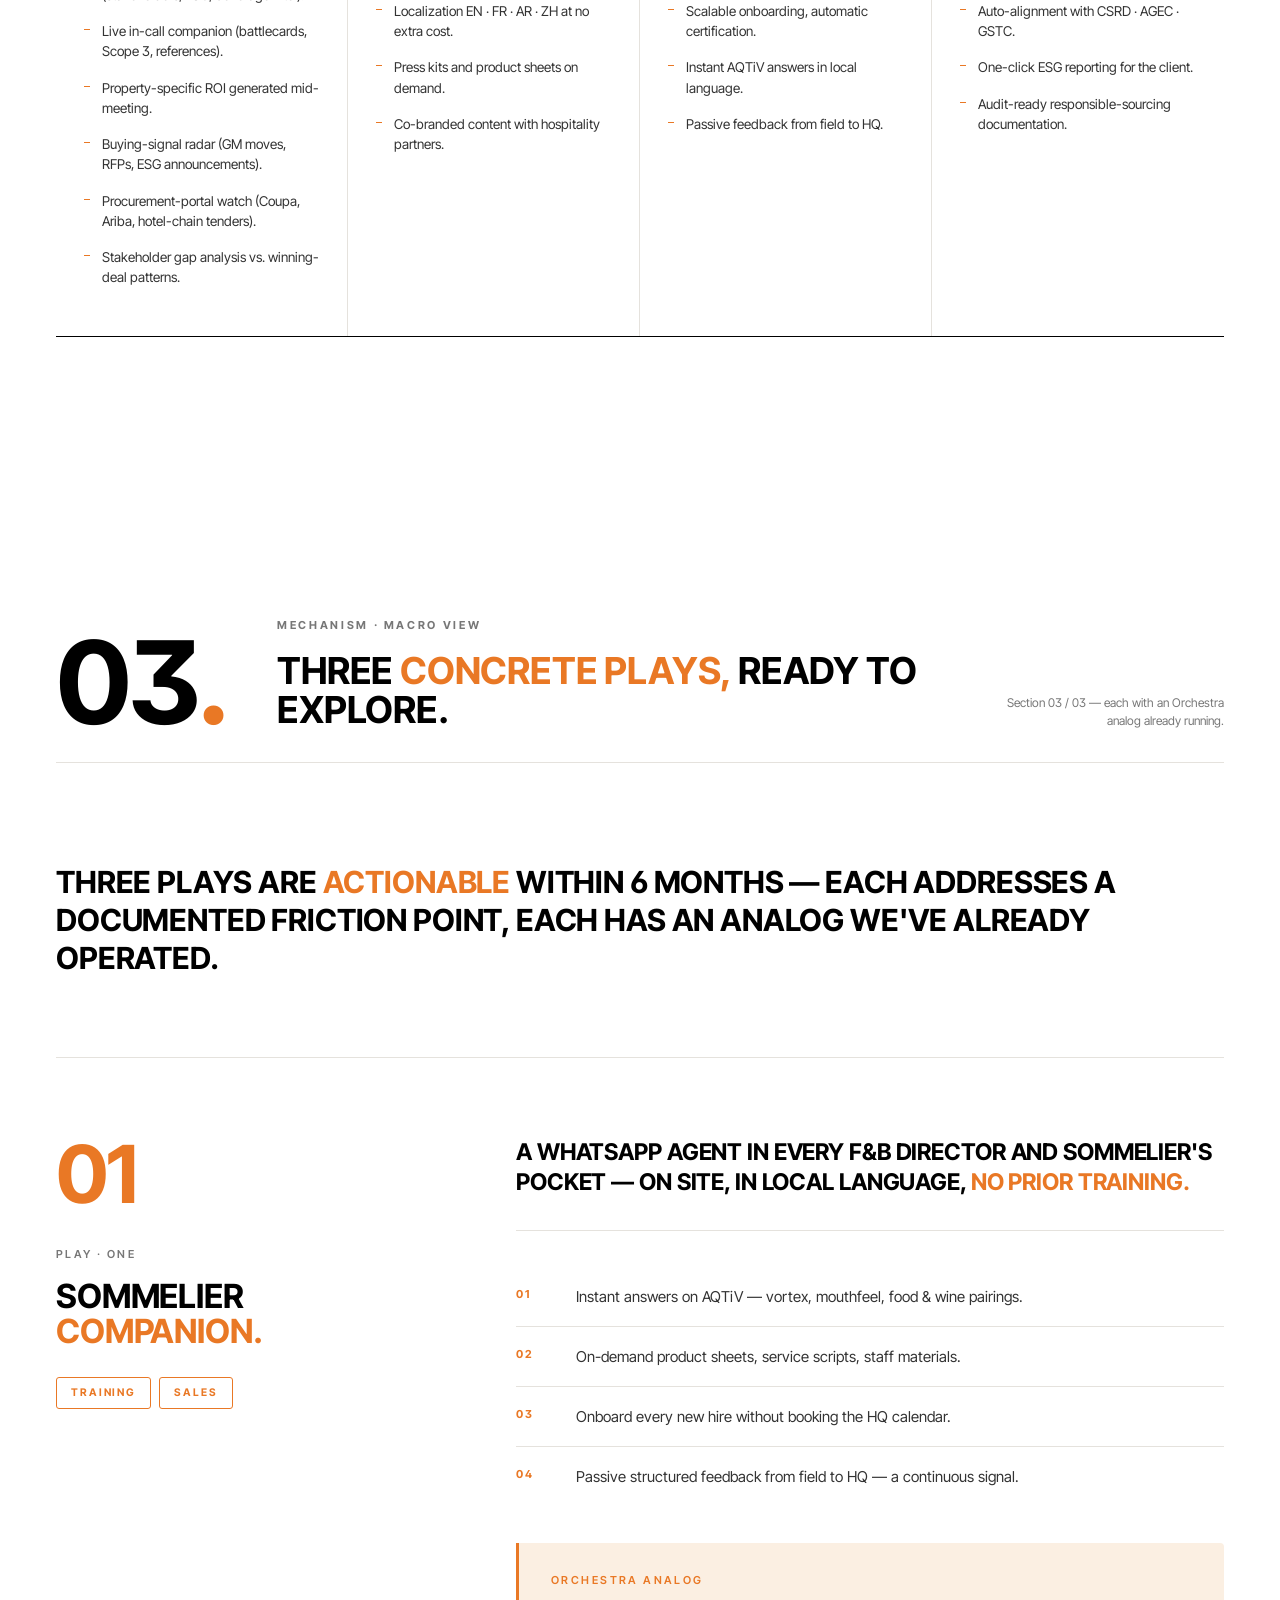
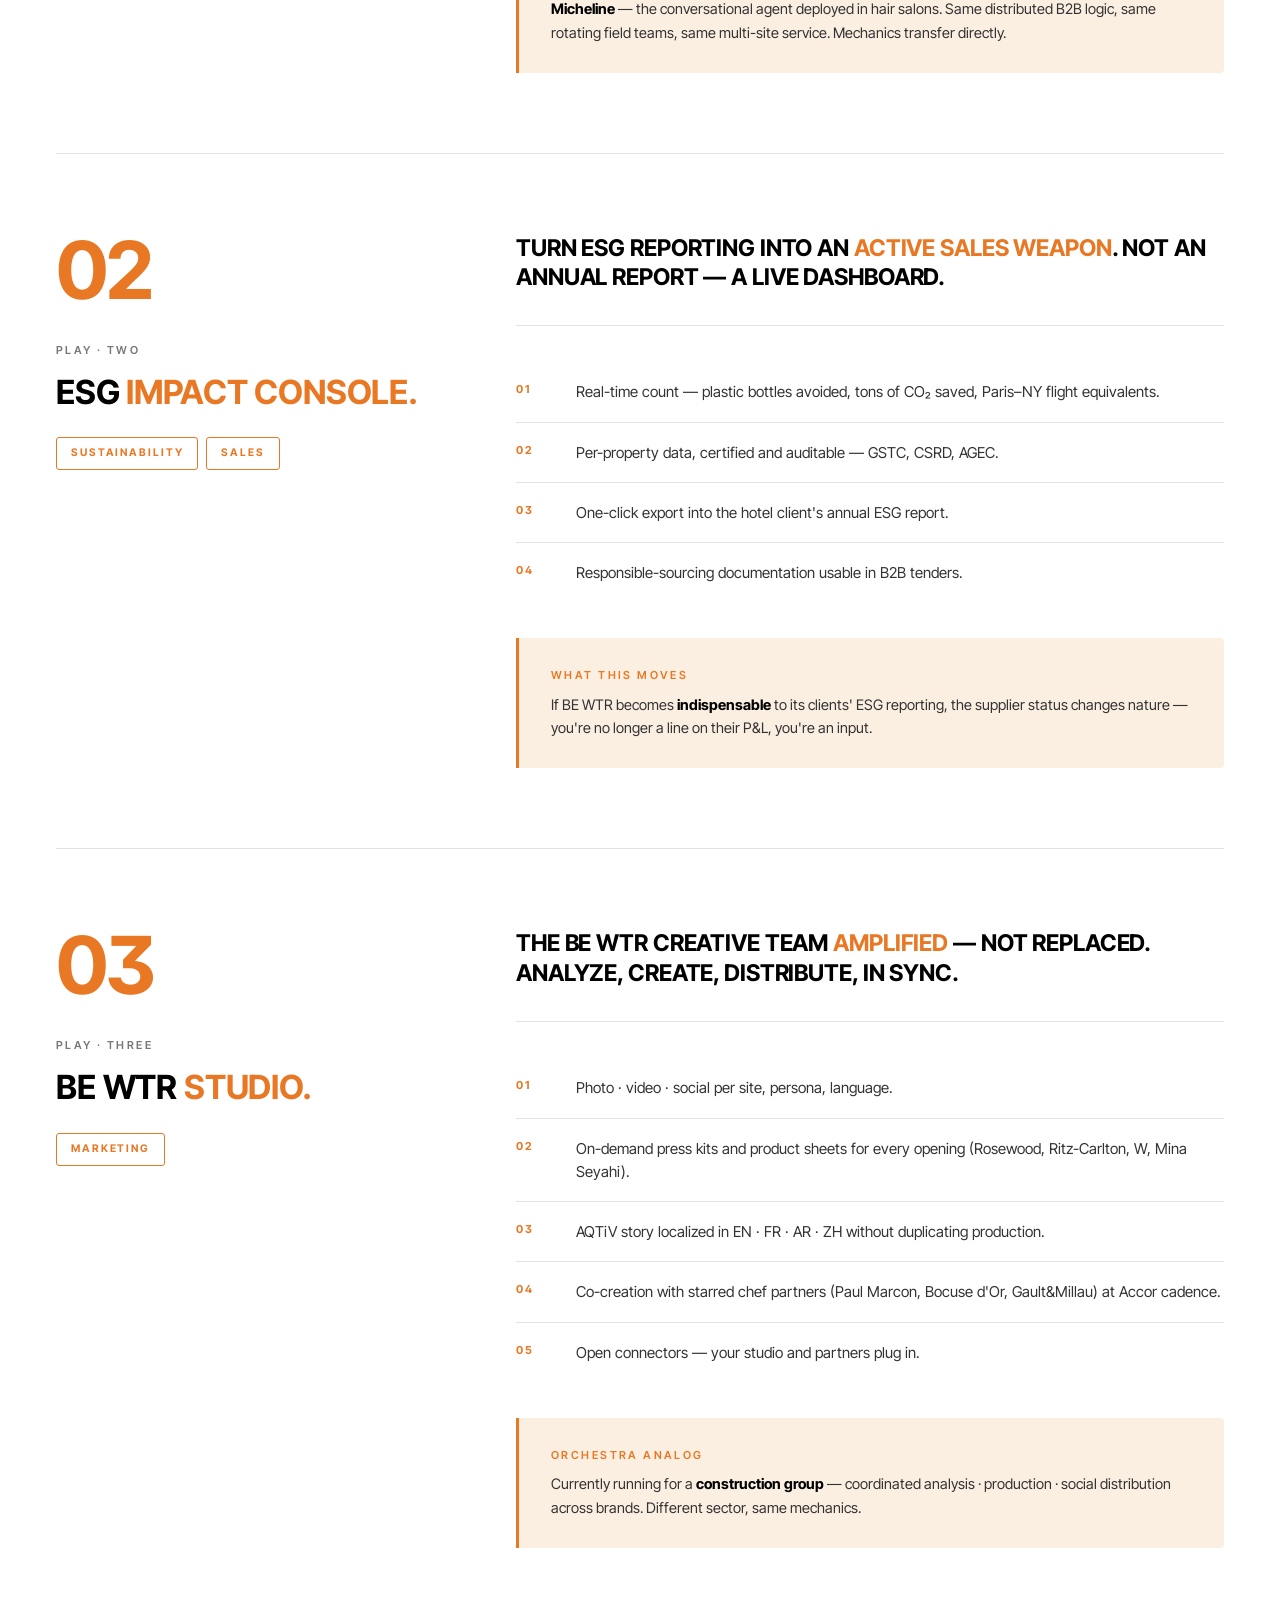
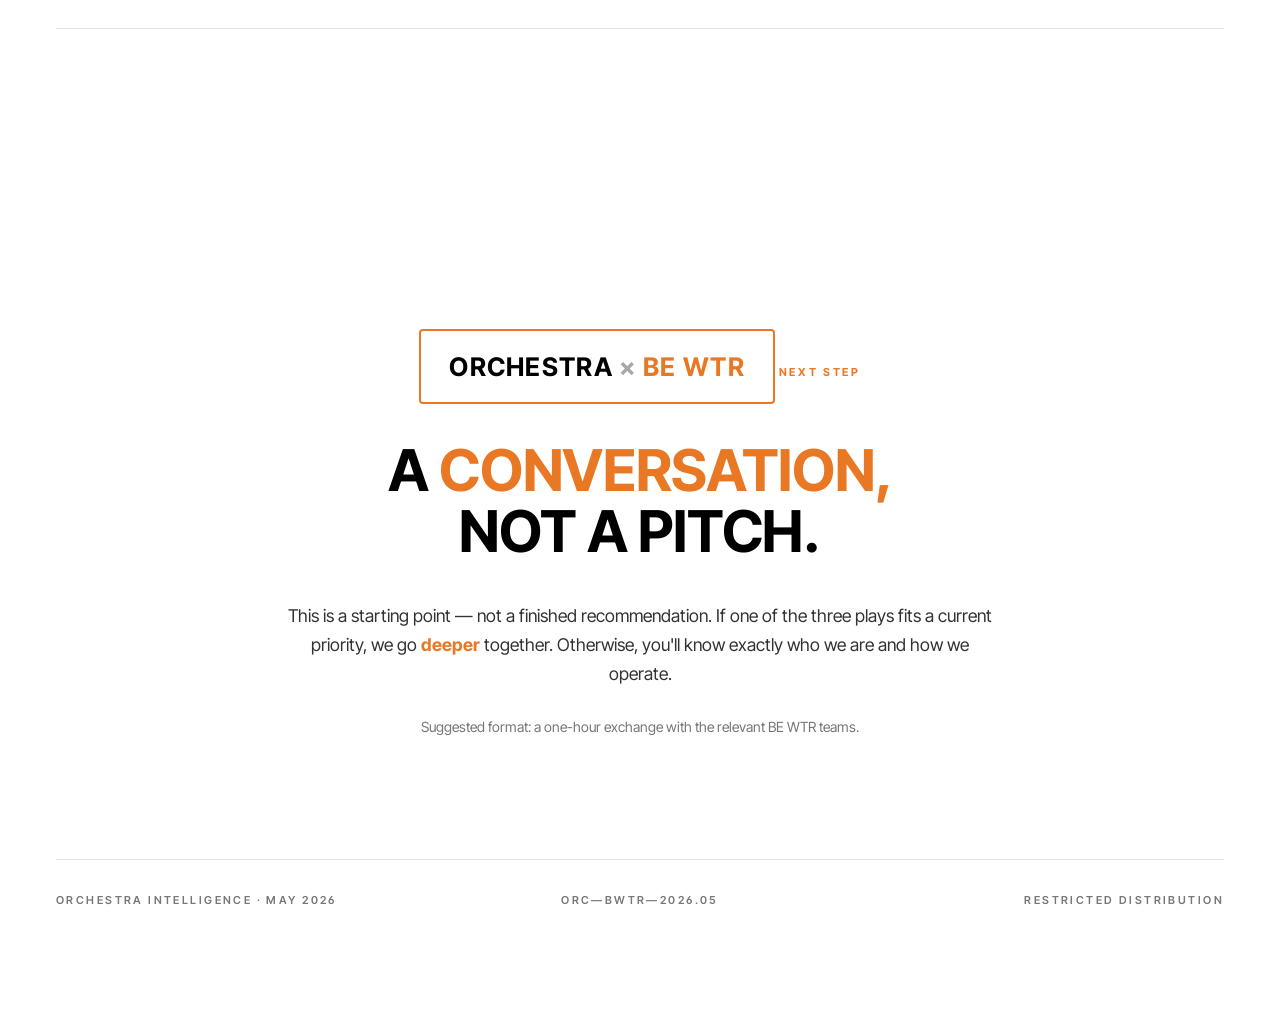
==== commit 9315b974: "feat: dark cadence + agent sections for slide rhythm, add METR curve + JUST IN ticker, strengthen ag" ====
--- a/index.html
+++ b/index.html
@@ -126,7 +126,7 @@
       <div class="glyph-r">“</div>
     </div>
 
-    <div class="cadence-block">
+    <div class="cadence-block dark-block">
       <div class="cadence-head reveal">
         <h3>AI MOVES <span class="accent">TOO FAST.</span> NO ONE INTERNAL CAN KEEP UP.</h3>
         <div class="meta">Models, tools and frameworks shipped since January 2025 — non-exhaustive.</div>
@@ -144,17 +144,53 @@
         </div>
       </div>
 
-      <div class="cadence-foot reveal">
-        <div class="col-a">
-          <span class="lab">PLUS ROUGHLY</span>
-          <div class="big">~80<sup>/WK</sup></div>
-          <p>New releases each week across generative AI.</p>
-        </div>
-        <div class="col-b">
-          <span class="lab">WHAT IT MEANS</span>
-          <p>
-            No internal team can track this pace without <span class="accent">drowning in monitoring</span>. Selecting what serves the business — and what to ignore — has become a job in itself.
-          </p>
+      <div class="cadence-bottom reveal">
+        <div class="cadence-bottom-left">
+          <div class="cadence-curve">
+            <div class="curve-head">
+              <span class="lab">CAPABILITY HORIZON</span>
+              <span class="meta">METR · LLM time horizon, 80% success</span>
+            </div>
+            <svg viewBox="0 0 360 200" preserveAspectRatio="none" aria-label="LLM capability curve">
+              <line x1="0" y1="180" x2="360" y2="180" stroke="rgba(255,255,255,0.12)"/>
+              <line x1="0" y1="120" x2="360" y2="120" stroke="rgba(255,255,255,0.06)" stroke-dasharray="2,4"/>
+              <line x1="0" y1="60" x2="360" y2="60" stroke="rgba(255,255,255,0.06)" stroke-dasharray="2,4"/>
+              <path d="M 10 178 Q 100 178, 170 174 T 240 155 Q 285 115, 315 60 T 350 18 L 350 180 L 10 180 Z" fill="rgba(233,120,37,0.16)"/>
+              <path d="M 10 178 Q 100 178, 170 174 T 240 155 Q 285 115, 315 60 T 350 18" stroke="#E97825" stroke-width="2" fill="none" stroke-linecap="round"/>
+              <circle cx="40" cy="179" r="2.5" fill="rgba(255,255,255,0.55)"/>
+              <circle cx="100" cy="178" r="2.5" fill="rgba(255,255,255,0.55)"/>
+              <circle cx="170" cy="174" r="2.5" fill="rgba(255,255,255,0.55)"/>
+              <circle cx="220" cy="162" r="2.5" fill="rgba(255,255,255,0.55)"/>
+              <circle cx="270" cy="135" r="2.5" fill="rgba(255,255,255,0.55)"/>
+              <circle cx="310" cy="75" r="3" fill="#E97825"/>
+              <circle cx="345" cy="22" r="4.5" fill="#E97825" stroke="#fff" stroke-width="1.5"/>
+              <text x="40" y="196" fill="rgba(255,255,255,0.4)" font-size="8" font-family="JetBrains Mono, monospace" text-anchor="middle">2019</text>
+              <text x="170" y="196" fill="rgba(255,255,255,0.4)" font-size="8" font-family="JetBrains Mono, monospace" text-anchor="middle">2023</text>
+              <text x="310" y="196" fill="rgba(255,255,255,0.4)" font-size="8" font-family="JetBrains Mono, monospace" text-anchor="middle">2026</text>
+              <text x="2" y="22" fill="rgba(255,255,255,0.4)" font-size="8" font-family="JetBrains Mono, monospace">2h+</text>
+              <text x="2" y="184" fill="rgba(255,255,255,0.4)" font-size="8" font-family="JetBrains Mono, monospace">0</text>
+            </svg>
+            <p class="curve-caption">From near-zero to <span class="accent">2+ hours of autonomous work</span> in three years. The curve isn't slowing.</p>
+          </div>
+        </div>
+        <div class="cadence-bottom-right">
+          <div class="just-in">
+            <div class="just-in-head">
+              <span class="pulse"></span>
+              <span class="lab">JUST IN — MAY 2026</span>
+            </div>
+            <ul>
+              <li><b>Claude Mythos Preview</b><span>Anthropic · today</span></li>
+              <li><b>GPT-5.5 Pro Extended</b><span>OpenAI · this week</span></li>
+              <li><b>Gemini 3.1 Pro</b><span>Google · last week</span></li>
+            </ul>
+            <p class="hint">Our agents already test what's worth keeping. <span class="accent">Most firms haven't noticed yet.</span></p>
+          </div>
+          <div class="impact-summary">
+            <span class="lab">PLUS ROUGHLY</span>
+            <div class="big">~80<sup>/WK</sup></div>
+            <p>New releases every week. Selecting what serves the business — and what to ignore — is a full-time job.</p>
+          </div>
         </div>
       </div>
     </div>
@@ -219,9 +255,9 @@
       NEITHER FIRM NOR AGENCY. ONE TEAM THAT THINKS <span class="accent">AND</span> OPERATES — A PREMIUM STANDARD, PRODUCTIZED AND HELD OVER TIME.
     </p>
 
-    <div class="agent">
+    <div class="agent dark-block">
       <div class="agent-head reveal">
-        <span class="lab">CLARIFICATION</span>
+        <span class="lab">OUR ANSWER</span>
         <h3>
           <span class="strike">NOT A CHATBOT.</span>
           A <span class="accent">SUPER-EMPLOYEE.</span>
@@ -229,10 +265,13 @@
       </div>
       <div class="agent-body reveal">
         <p>
-          A chatbot answers questions. An agent <span class="accent">does the work</span> — owns a workflow end-to-end, inside your tools, without constant supervision.
+          The agent isn't a tool your team learns to use. It's a coworker that <span class="accent">does its share</span> — owns a workflow end-to-end, inside your existing tools, without supervision.
         </p>
         <p>
-          In practice: it writes and sends, fills the CRM, generates and publishes, monitors and alerts, onboards and certifies. It doesn't replace your team — it removes the time that should never have been theirs.
+          It works <span class="accent">for</span> your employees, never instead of them. It writes and sends, fills the CRM, generates and publishes, monitors and alerts. It removes the time that should never have been theirs.
+        </p>
+        <p class="manifesto">
+          The product isn't software, isn't a platform, isn't a license. <span class="accent">The product is the agent itself</span> — built, deployed and operated for your team.
         </p>
         <div class="agent-traits">
           <div class="trait">
--- a/styles.css
+++ b/styles.css
@@ -817,3 +817,102 @@
   .trait { padding: 22px 0 !important; border-right: none; border-bottom: 1px solid var(--line); }
   .trait:last-child { border-bottom: none; }
 }
+
+/* === DARK FULL-BLEED BLOCKS ============================ */
+.dark-block { position: relative; color: var(--bg); padding: 100px 0; margin-top: 100px; margin-bottom: 60px; z-index: 0; }
+.dark-block::before {
+  content: ""; position: absolute; top: 0; left: 50%; transform: translateX(-50%);
+  width: 100vw; height: 100%; background: var(--ink); z-index: -1;
+}
+.dark-block h3, .dark-block h4, .dark-block h5 { color: var(--bg); }
+.dark-block .lab { color: rgba(255,255,255,0.55); }
+.dark-block .accent { color: var(--orange); }
+
+/* Cadence dark overrides */
+.cadence-block.dark-block { border-top: none; margin-top: 100px; padding: 100px 0 110px; }
+.cadence-block.dark-block .cadence-head .meta { color: rgba(255,255,255,0.5); }
+.cadence-block.dark-block .marquee {
+  border-top: 1px solid rgba(255,255,255,0.12);
+  border-bottom: 1px solid rgba(255,255,255,0.12);
+}
+.cadence-block.dark-block .marquee-item { color: rgba(255,255,255,0.78); border-right-color: rgba(255,255,255,0.08); }
+.cadence-block.dark-block .marquee-item.accent { color: var(--orange); }
+
+/* Cadence bottom grid (curve | just-in + impact) */
+.cadence-bottom { display: grid; grid-template-columns: 1.5fr 1fr; gap: 64px; margin-top: 70px; padding-top: 44px; border-top: 1px solid rgba(255,255,255,0.1); }
+.cadence-bottom-left { padding-right: 50px; border-right: 1px solid rgba(255,255,255,0.1); }
+
+/* Curve */
+.cadence-curve .curve-head { display: flex; justify-content: space-between; align-items: baseline; margin-bottom: 24px; gap: 20px; }
+.cadence-curve .curve-head .meta {
+  font-size: 10px; font-family: 'JetBrains Mono', monospace;
+  letter-spacing: 0.16em; text-transform: uppercase;
+  color: rgba(255,255,255,0.4); text-align: right;
+}
+.cadence-curve svg { width: 100%; height: auto; display: block; max-height: 240px; }
+.cadence-curve .curve-caption { font-size: 14px; color: rgba(255,255,255,0.72); line-height: 1.55; margin-top: 16px; max-width: 520px; }
+.cadence-curve .curve-caption .accent { color: var(--orange); font-weight: 700; }
+
+/* Just-in (live releases ticker) */
+.just-in { padding-bottom: 30px; border-bottom: 1px solid rgba(255,255,255,0.1); margin-bottom: 30px; }
+.just-in-head { display: flex; align-items: center; gap: 12px; margin-bottom: 18px; }
+.just-in-head .pulse { width: 8px; height: 8px; border-radius: 50%; background: var(--orange); animation: pulse 2.2s ease-in-out infinite; }
+@keyframes pulse {
+  0%, 100% { box-shadow: 0 0 0 0 rgba(233,120,37,0.55); transform: scale(1); }
+  50% { box-shadow: 0 0 0 10px rgba(233,120,37,0); transform: scale(1.08); }
+}
+.just-in-head .lab { color: var(--orange); }
+.just-in ul { list-style: none; margin: 0; padding: 0; }
+.just-in ul li {
+  padding: 11px 0; border-bottom: 1px solid rgba(255,255,255,0.06);
+  display: flex; justify-content: space-between; align-items: baseline; gap: 14px;
+  font-size: 14px;
+}
+.just-in ul li:last-child { border-bottom: none; }
+.just-in ul li b { color: var(--bg); font-weight: 600; }
+.just-in ul li span {
+  color: rgba(255,255,255,0.5); font-size: 10.5px;
+  font-family: 'JetBrains Mono', monospace; letter-spacing: 0.1em;
+  text-transform: uppercase; white-space: nowrap;
+}
+.just-in .hint { font-size: 13px; font-style: italic; color: rgba(255,255,255,0.72); margin-top: 18px; line-height: 1.5; }
+.just-in .hint .accent { color: var(--orange); font-style: normal; font-weight: 600; }
+
+/* Impact summary (replaces the old cadence-foot col-a) */
+.impact-summary .lab { color: var(--orange); display: block; margin-bottom: 14px; }
+.impact-summary .big {
+  font-family: 'Inter Tight', sans-serif; font-weight: 200;
+  font-size: clamp(2.6rem, 4.6vw, 4.2rem); line-height: 1;
+  letter-spacing: -0.04em; margin-bottom: 14px; color: var(--bg);
+}
+.impact-summary .big sup { font-size: 0.28em; color: var(--orange); font-weight: 700; vertical-align: super; margin-left: 4px; }
+.impact-summary p { color: rgba(255,255,255,0.7); font-size: 13.5px; line-height: 1.55; }
+
+/* === AGENT BLOCK DARK MODE ============================= */
+.agent.dark-block { margin-top: 100px; margin-bottom: 60px; padding: 100px 0; border-top: none; }
+.agent.dark-block .agent-head h3 .strike { color: rgba(255,255,255,0.4); text-decoration-color: var(--orange); }
+.agent.dark-block .agent-head h3 .accent { color: var(--orange); }
+.agent.dark-block .agent-body p { color: rgba(255,255,255,0.85); }
+.agent.dark-block .agent-body p .accent { color: var(--orange); font-weight: 700; }
+.agent.dark-block .trait { border-right-color: rgba(255,255,255,0.15) !important; border-bottom-color: rgba(255,255,255,0.15) !important; }
+.agent.dark-block .trait .ix { color: rgba(255,255,255,0.5); }
+.agent.dark-block .trait h5 { color: var(--bg); }
+.agent.dark-block .trait p { color: rgba(255,255,255,0.65); }
+.agent.dark-block .manifesto {
+  font-family: 'Inter Tight', sans-serif;
+  font-size: clamp(1.05rem, 1.6vw, 1.35rem); font-weight: 500;
+  line-height: 1.4; letter-spacing: -0.005em;
+  padding-top: 28px; margin-top: 28px;
+  border-top: 1px solid rgba(255,255,255,0.15);
+  color: var(--bg);
+}
+.agent.dark-block .manifesto .accent { color: var(--orange); font-weight: 700; }
+
+/* Nav scroll progress */
+.nav-progress { position: absolute; left: 0; bottom: 0; height: 2px; background: var(--orange); width: 0%; transition: width 0.1s linear; }
+
+/* Responsive */
+@media (max-width: 1024px) {
+  .cadence-bottom { grid-template-columns: 1fr; gap: 40px; }
+  .cadence-bottom-left { padding-right: 0; border-right: none; border-bottom: 1px solid rgba(255,255,255,0.1); padding-bottom: 40px; }
+}
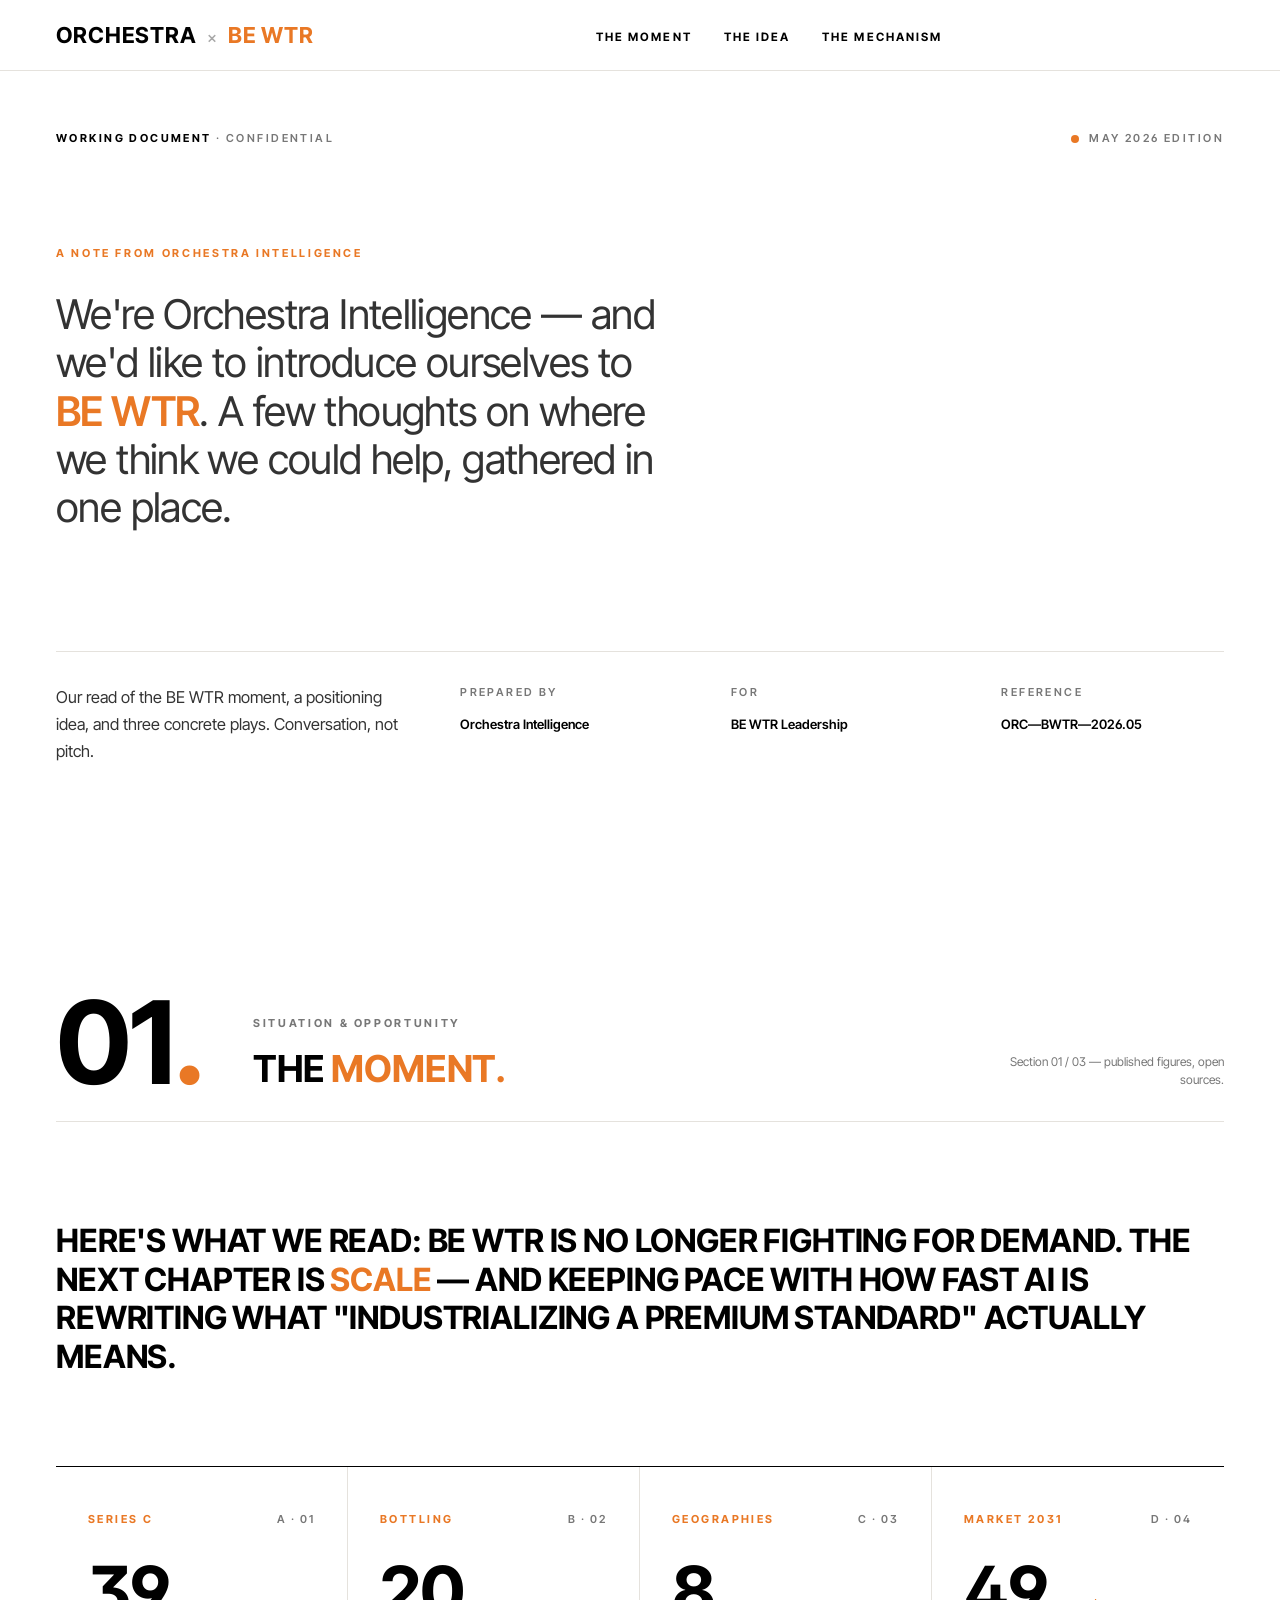
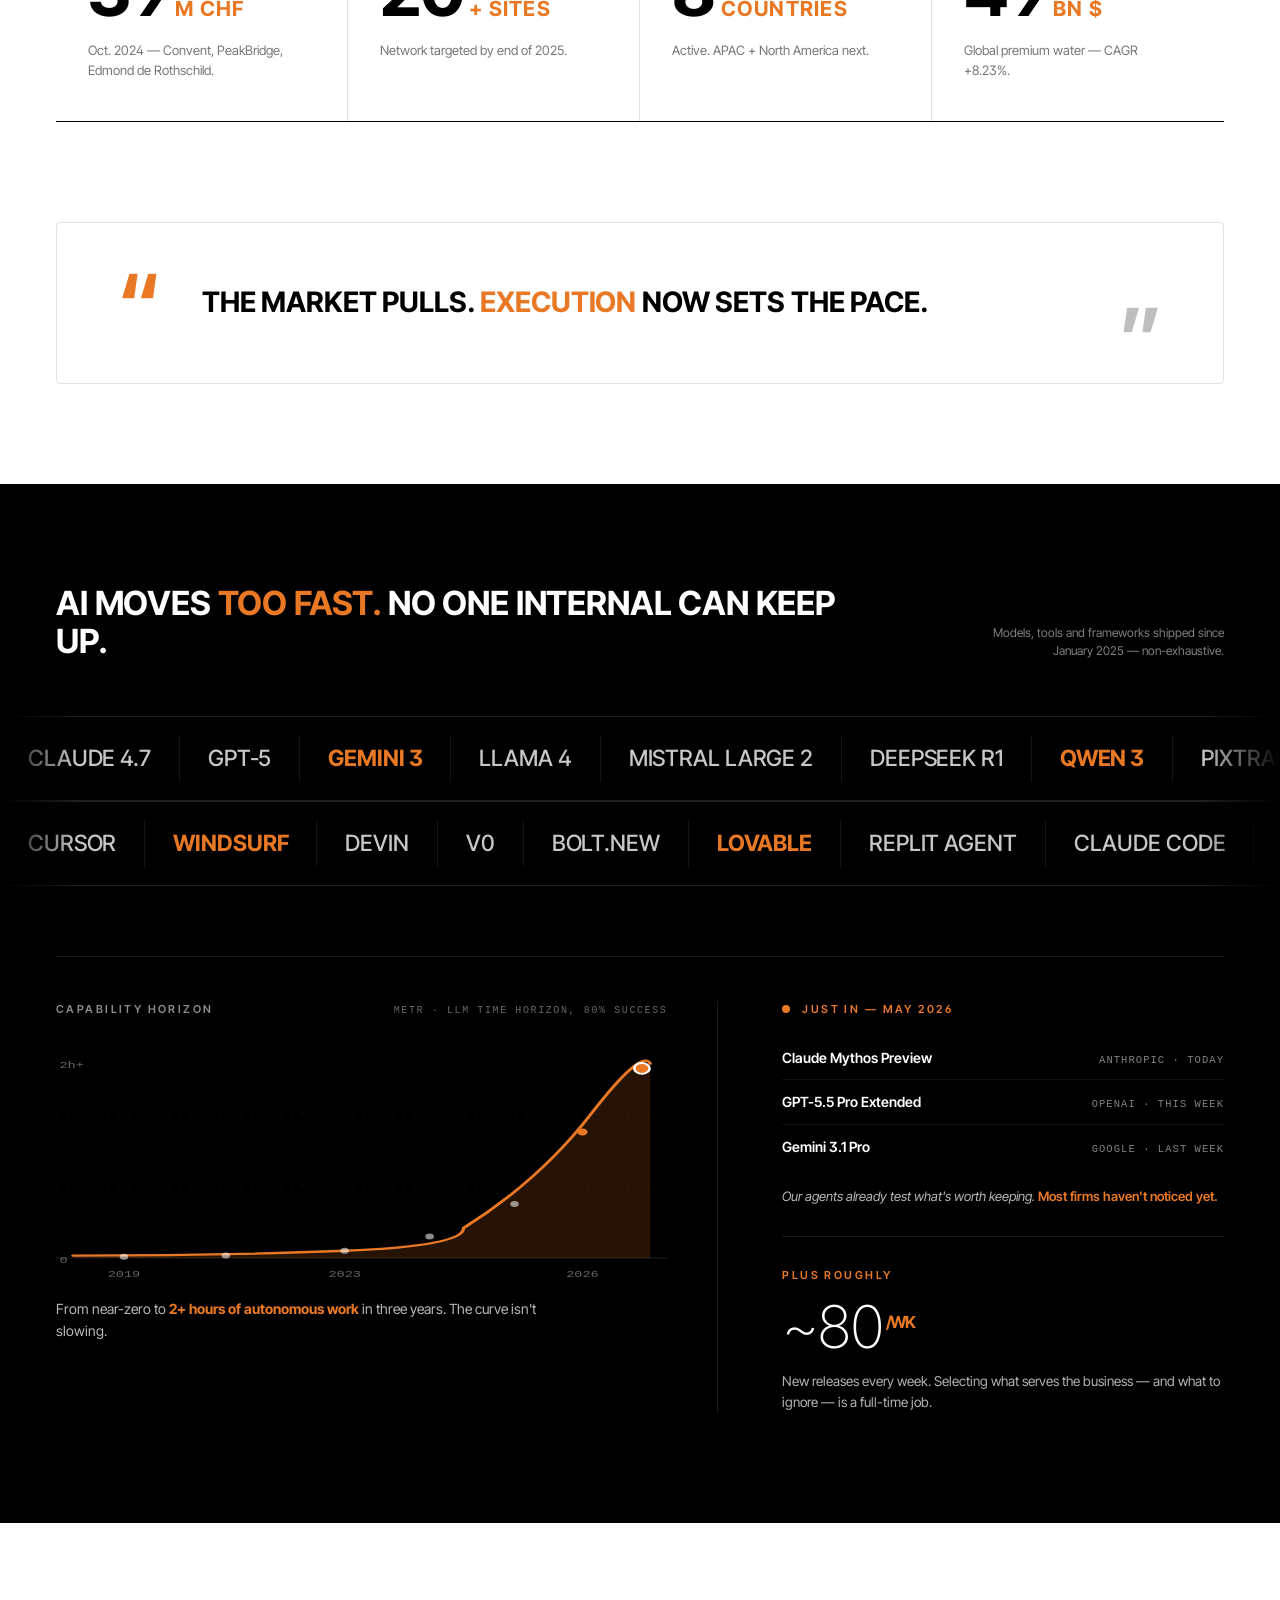
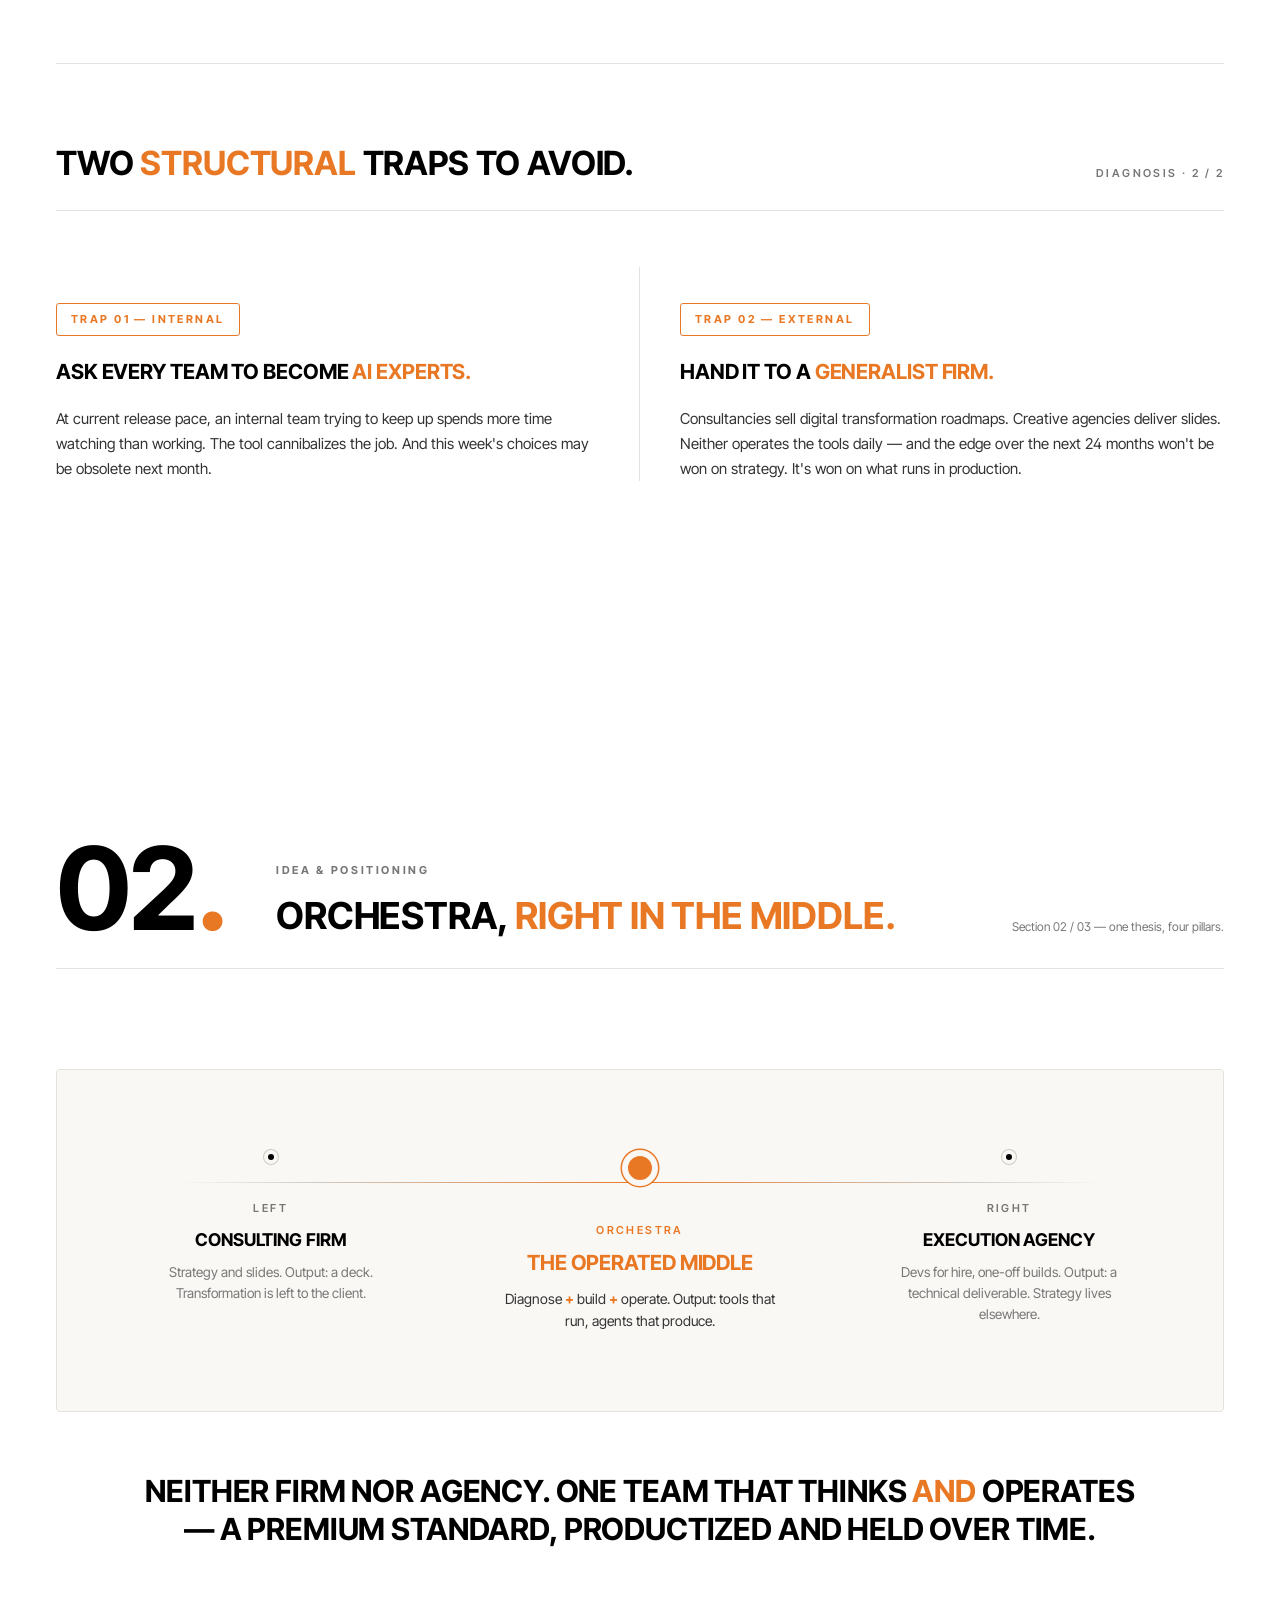
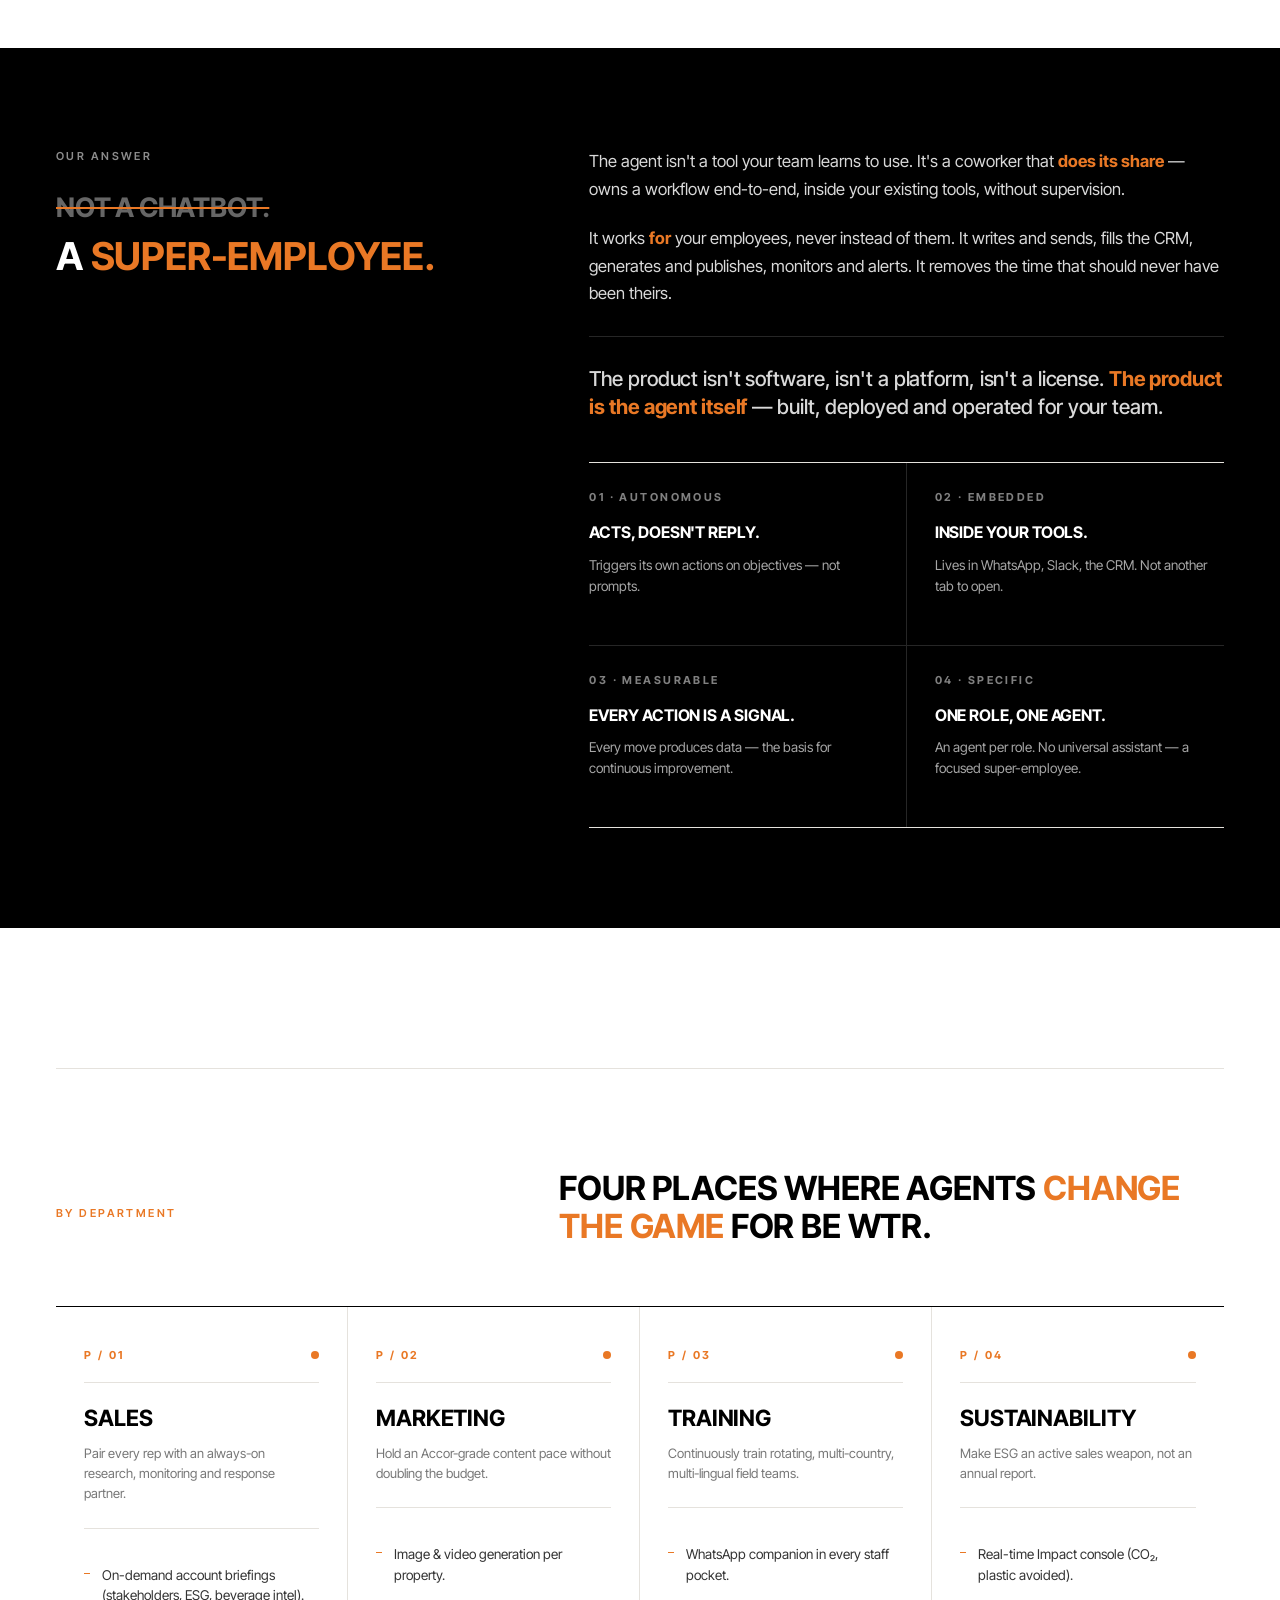
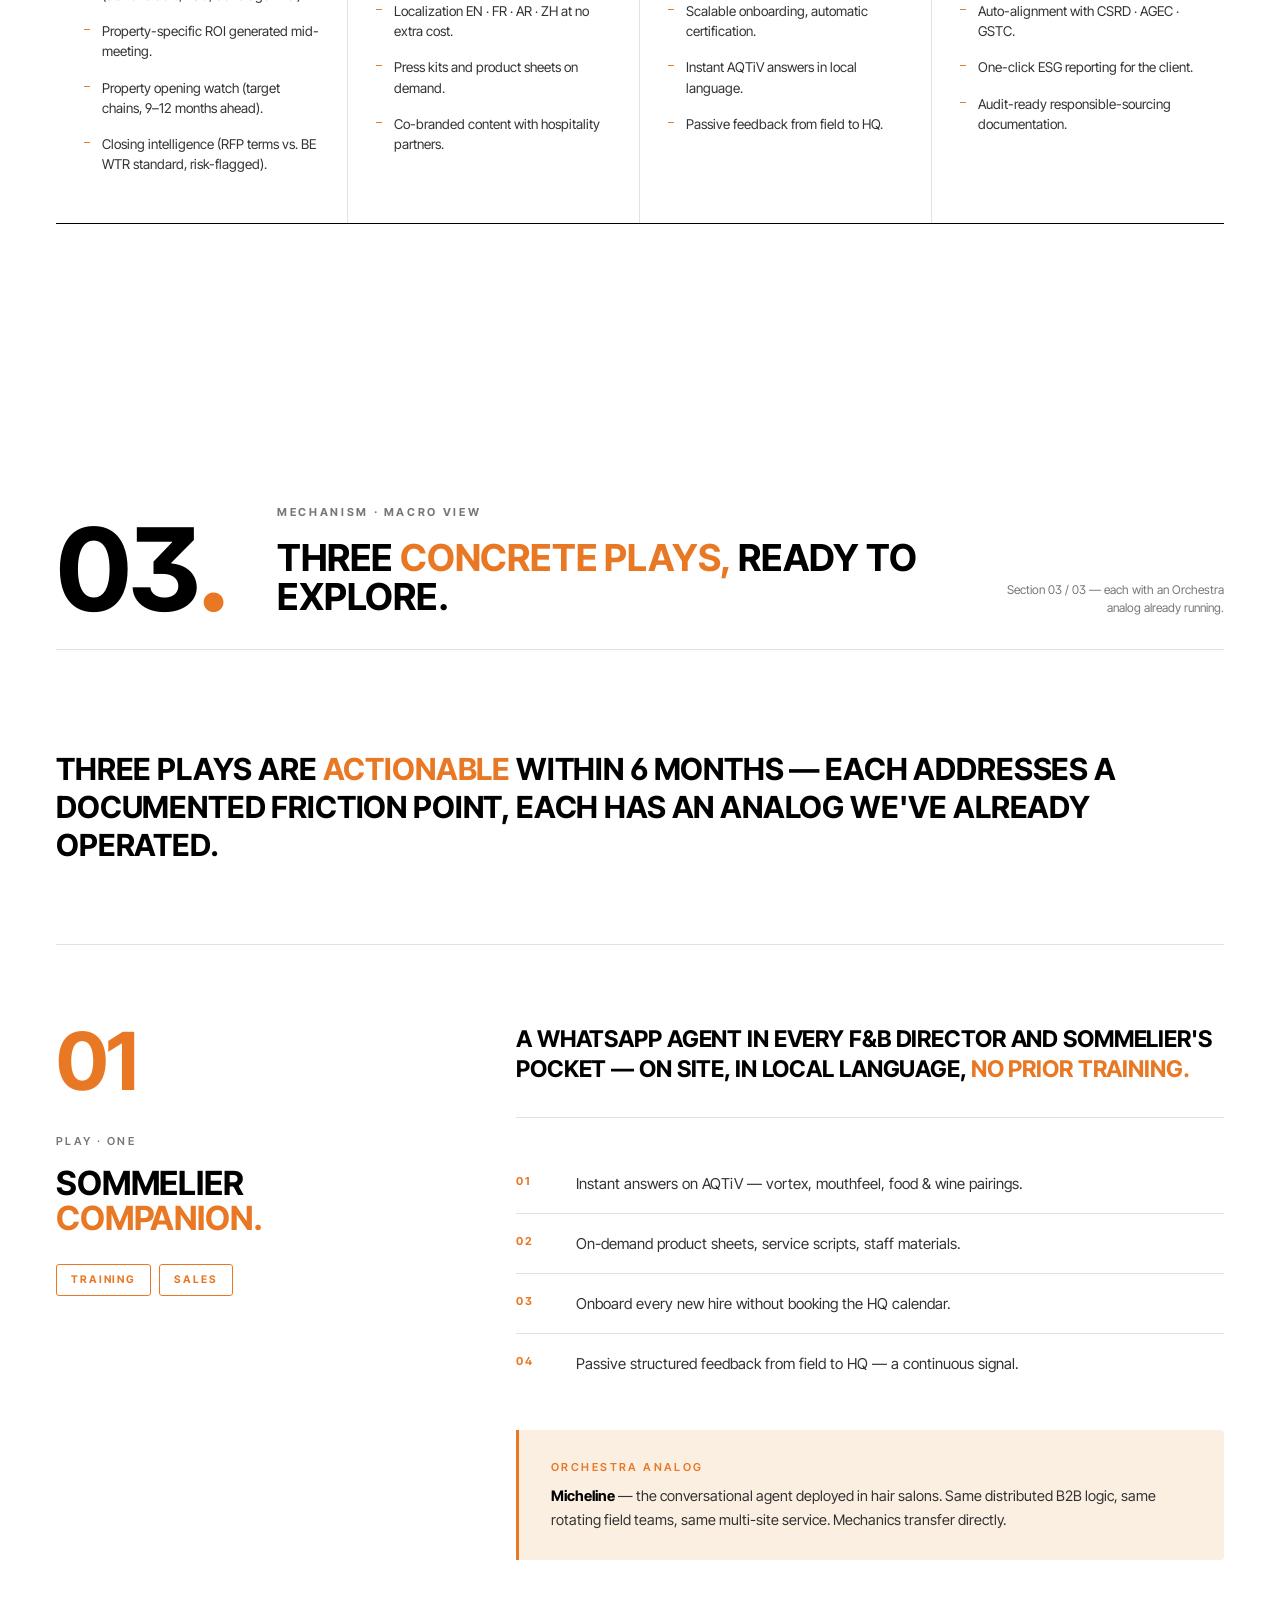
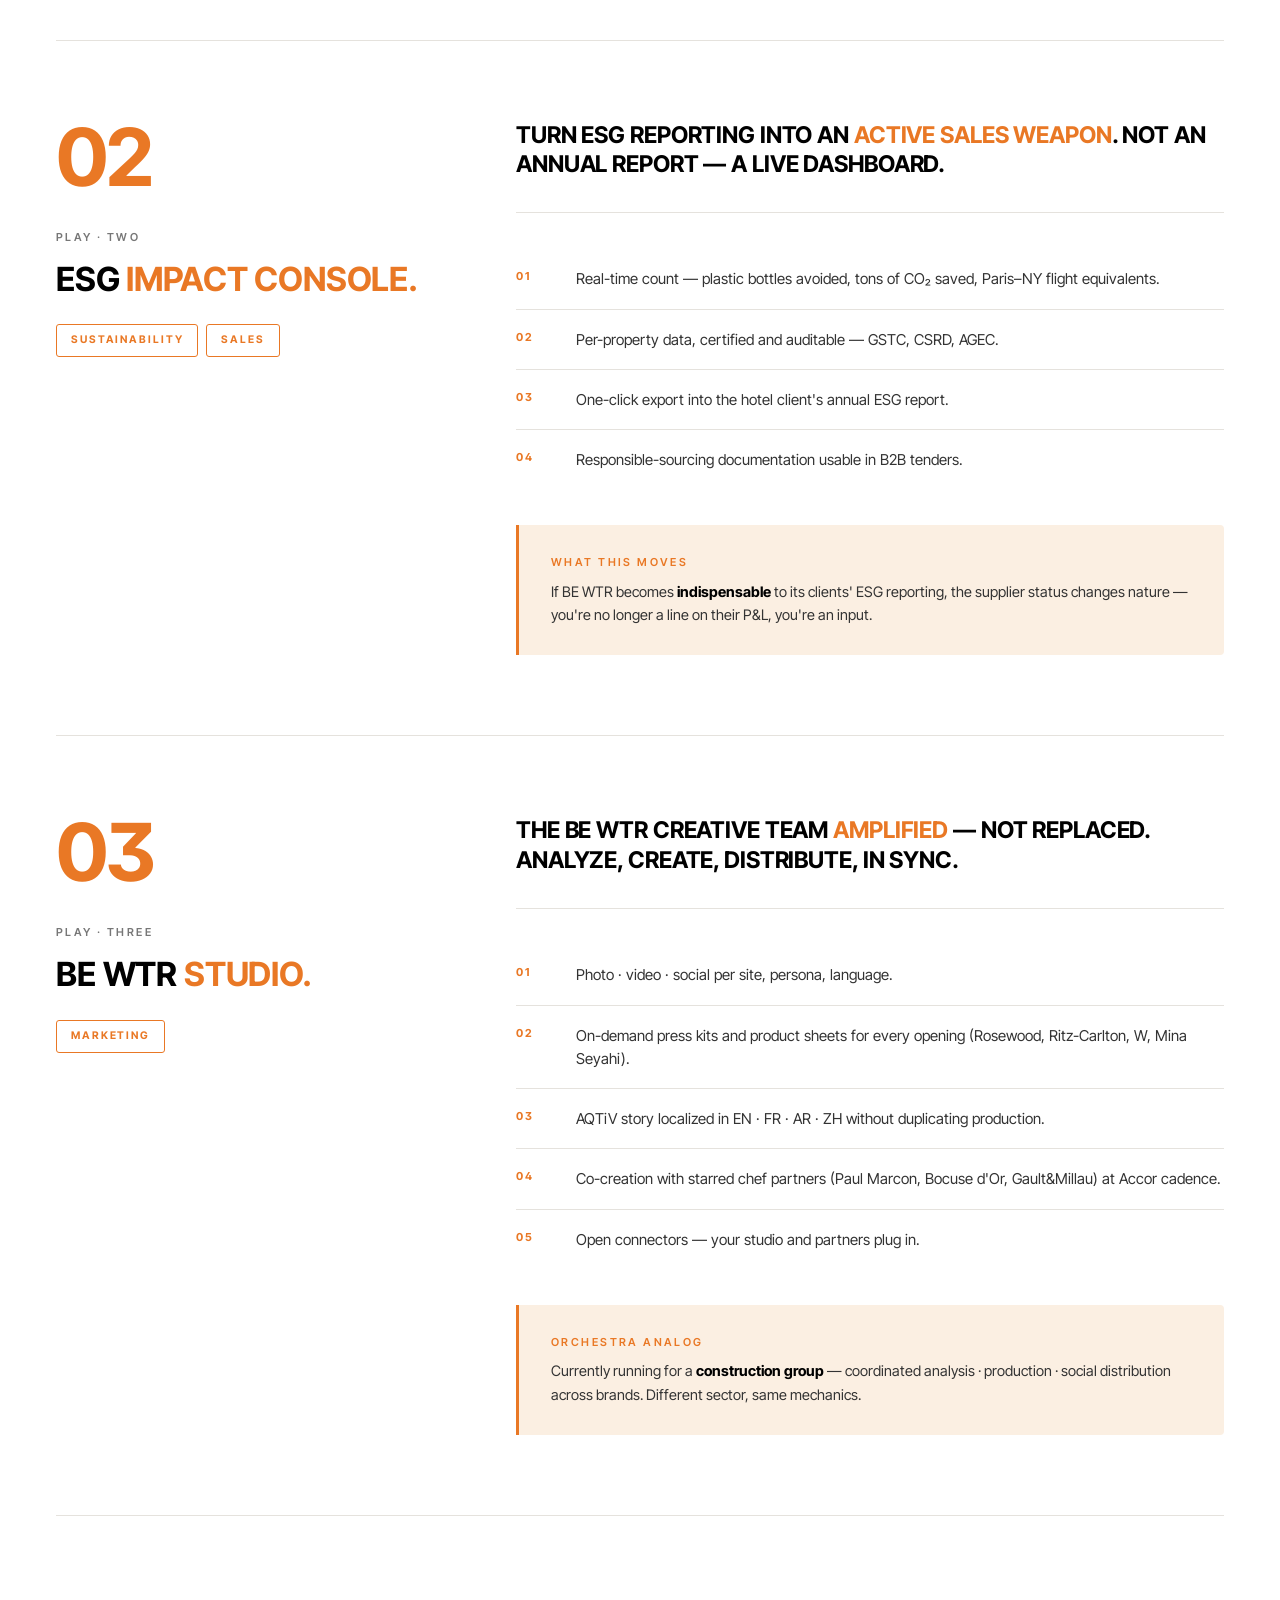
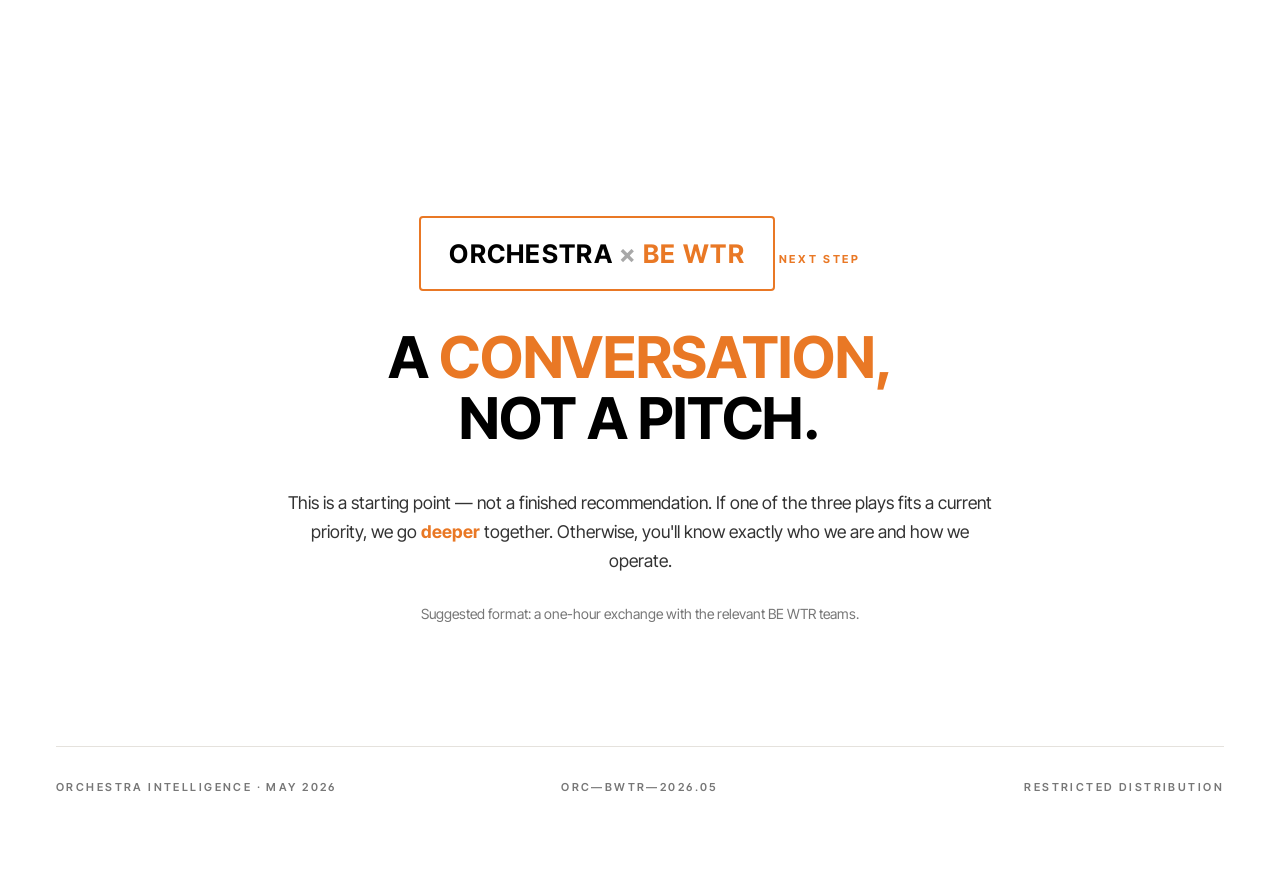
==== commit cc64d798: "refactor(sales): tighten to 4 bullets — briefings, ROI, property opening watch, closing intel" ====
--- a/index.html
+++ b/index.html
@@ -310,11 +310,9 @@
           <p class="tagline">Pair every rep with an always-on research, monitoring and response partner.</p>
           <ul>
             <li>On-demand account briefings (stakeholders, ESG, beverage intel).</li>
-            <li>Live in-call companion (battlecards, Scope 3, references).</li>
             <li>Property-specific ROI generated mid-meeting.</li>
-            <li>Buying-signal radar (GM moves, RFPs, ESG announcements).</li>
-            <li>Procurement-portal watch (Coupa, Ariba, hotel-chain tenders).</li>
-            <li>Stakeholder gap analysis vs. winning-deal patterns.</li>
+            <li>Property opening watch (target chains, 9–12 months ahead).</li>
+            <li>Closing intelligence (RFP terms vs. BE WTR standard, risk-flagged).</li>
           </ul>
         </div>
         <div class="pillar">
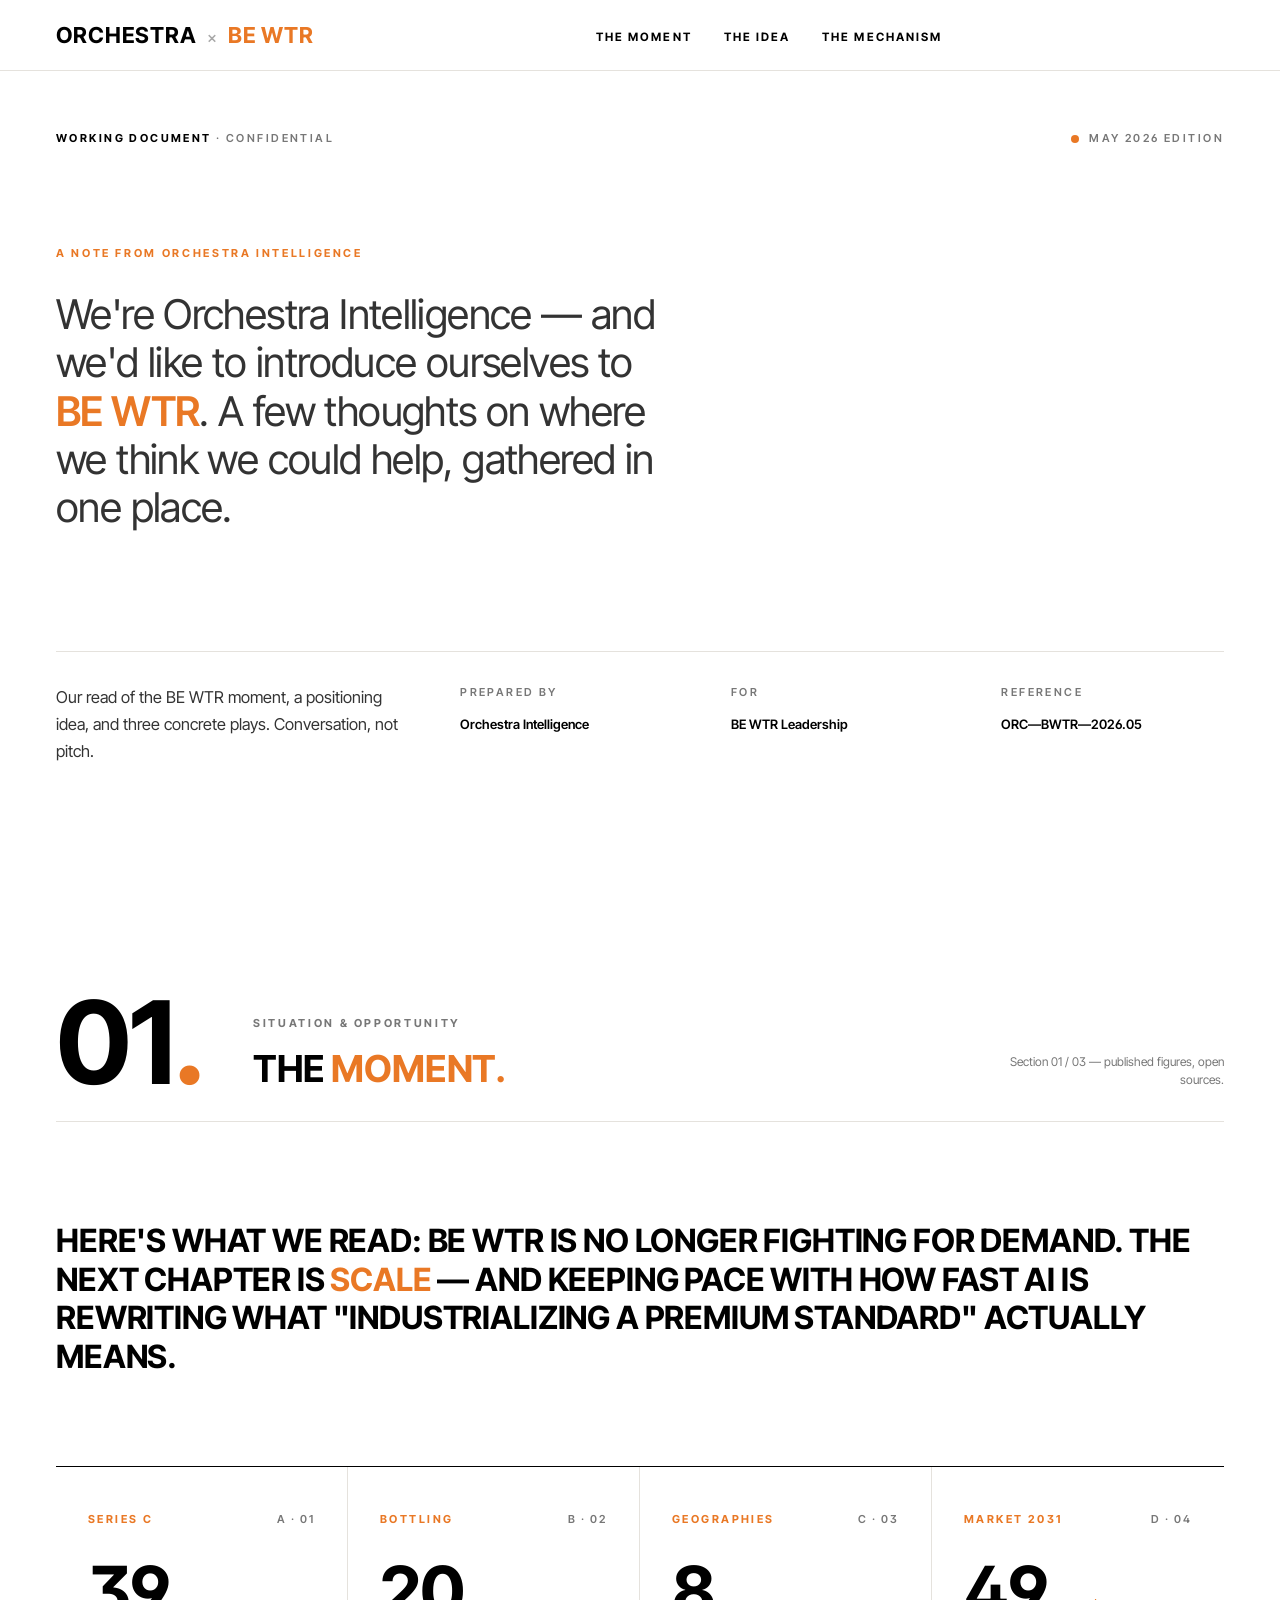
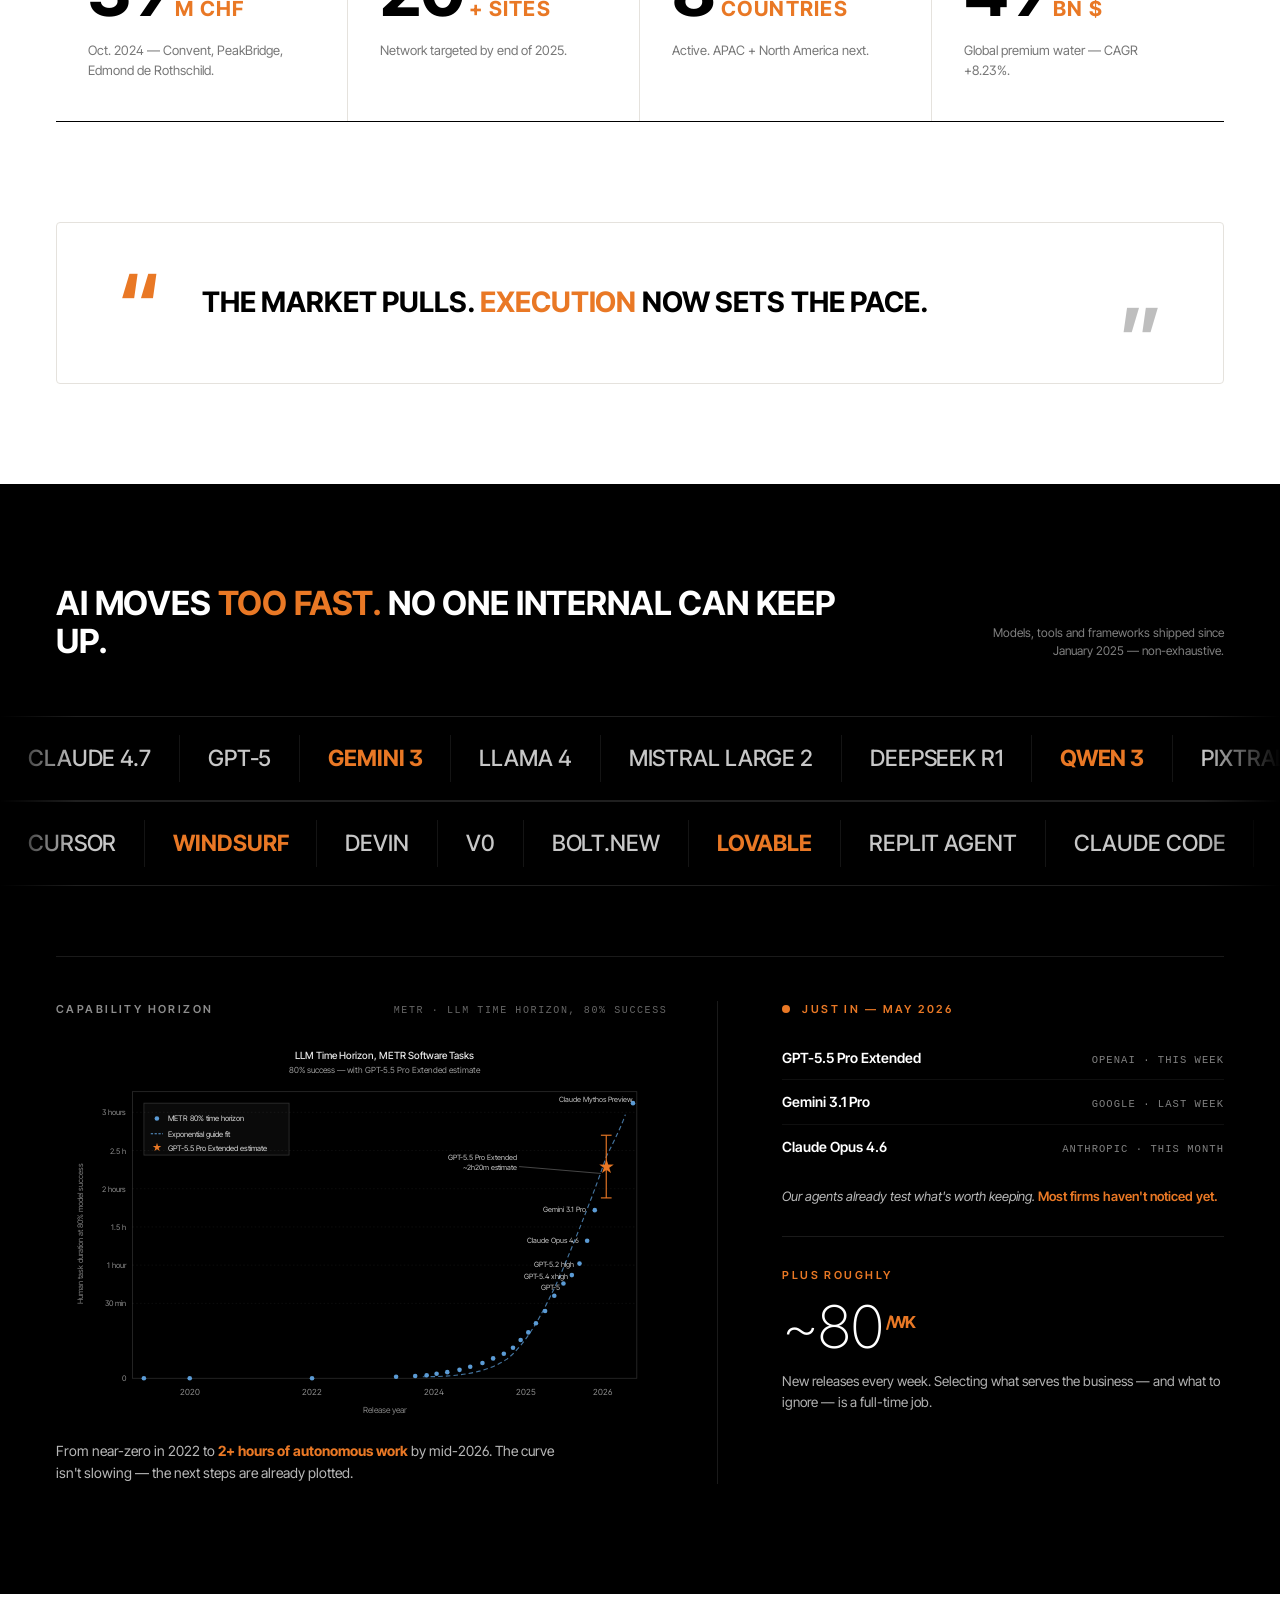
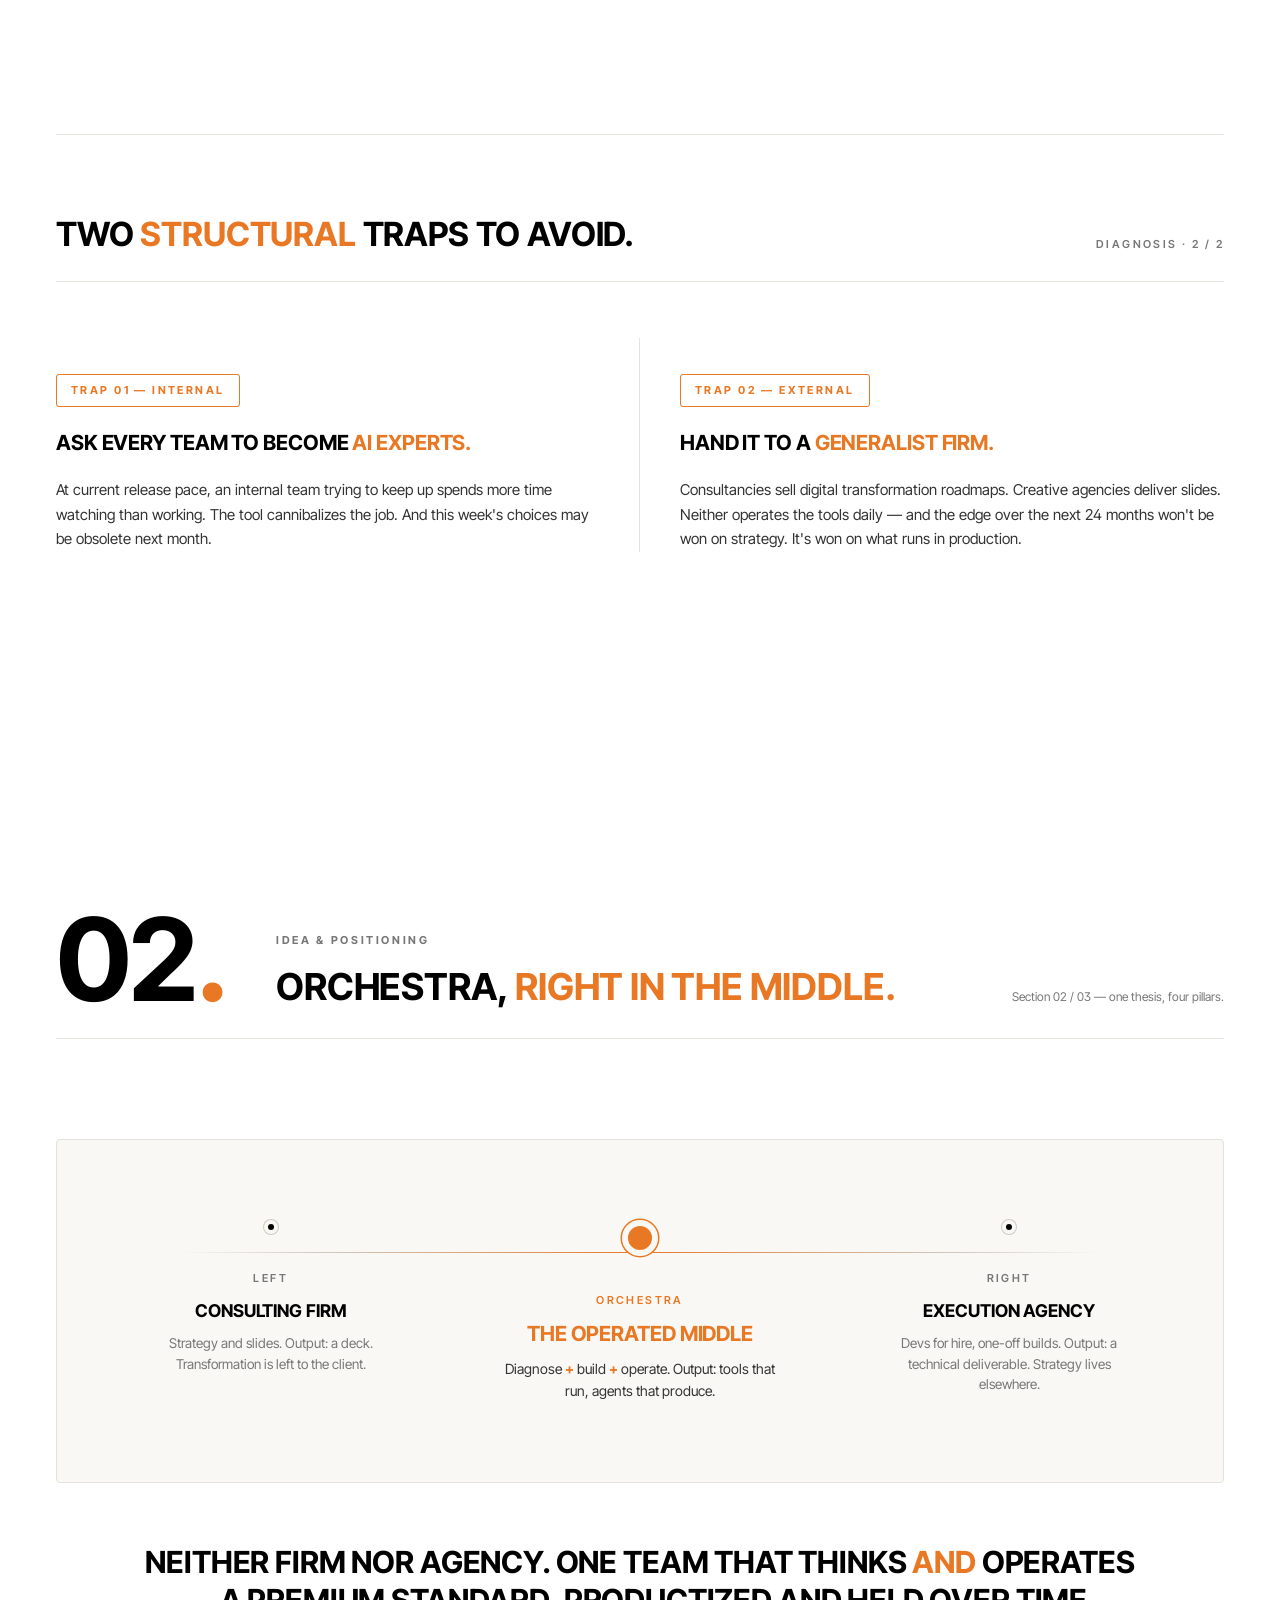
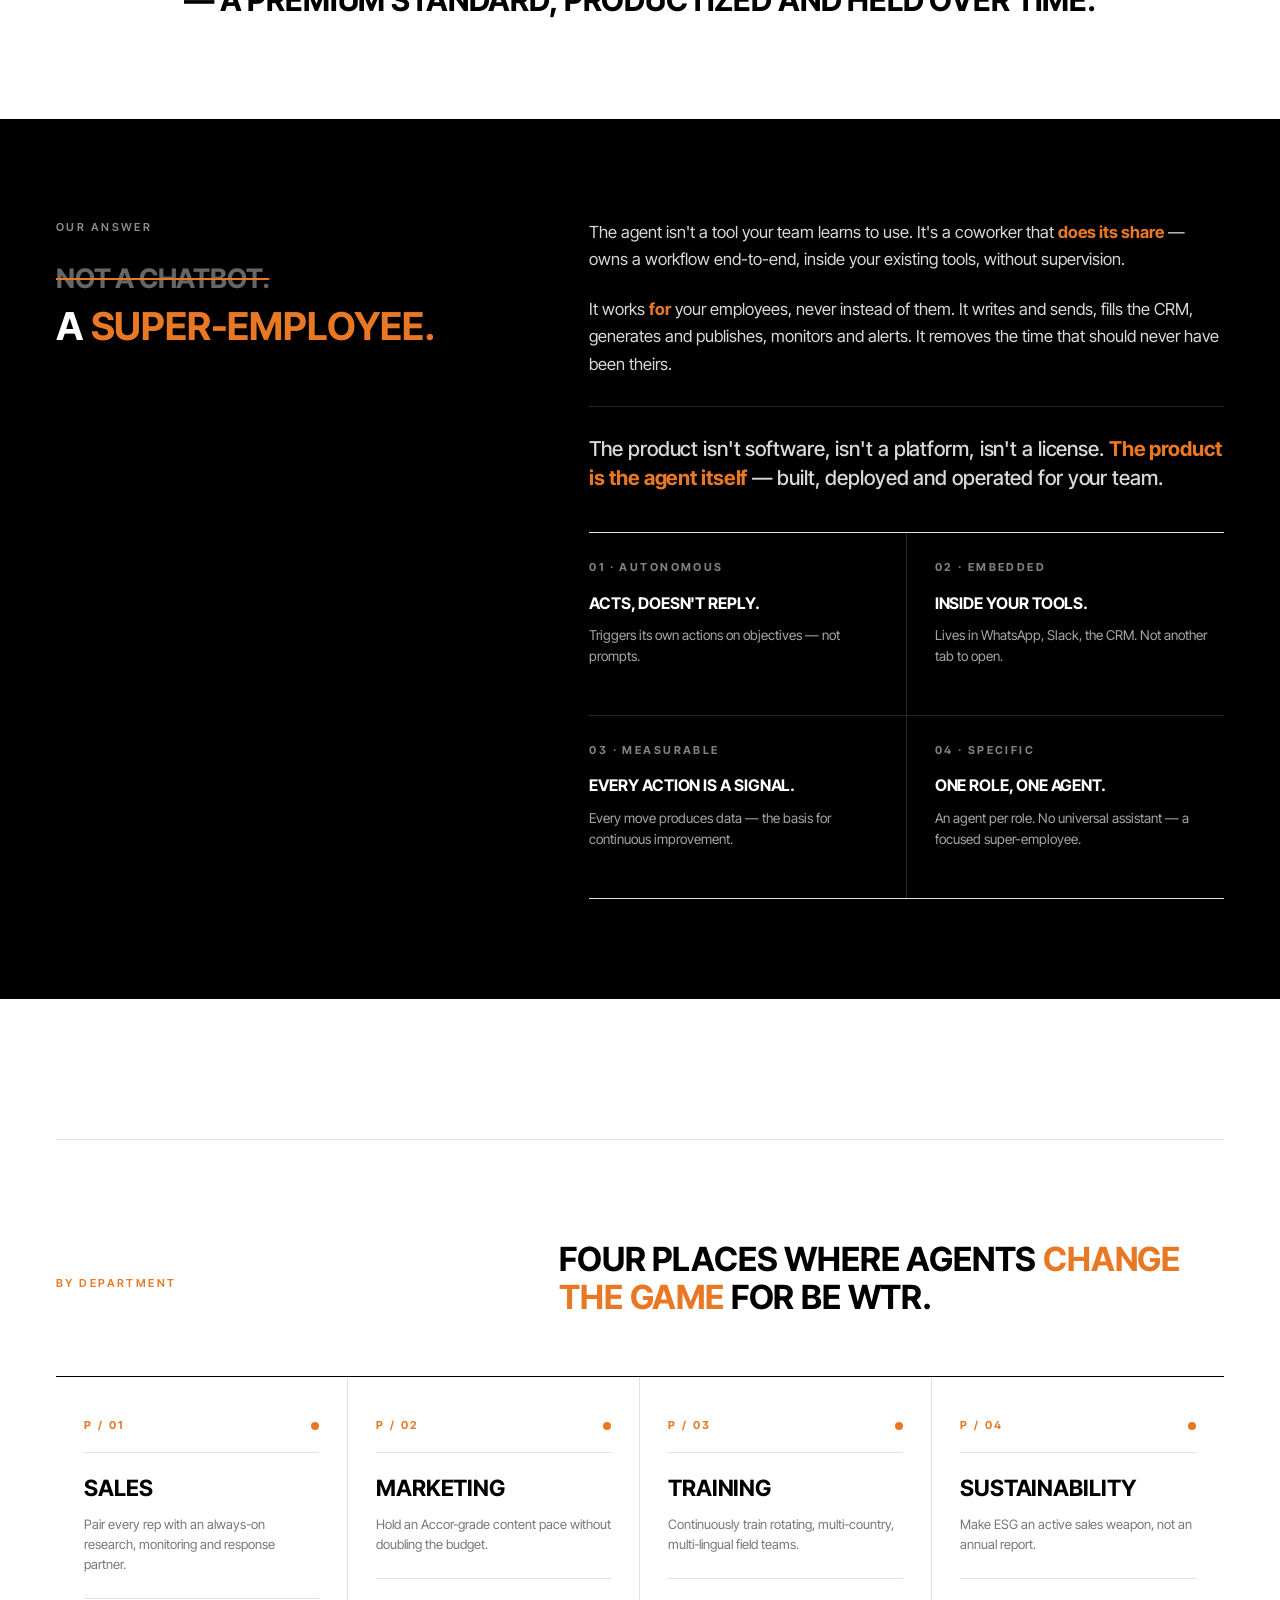
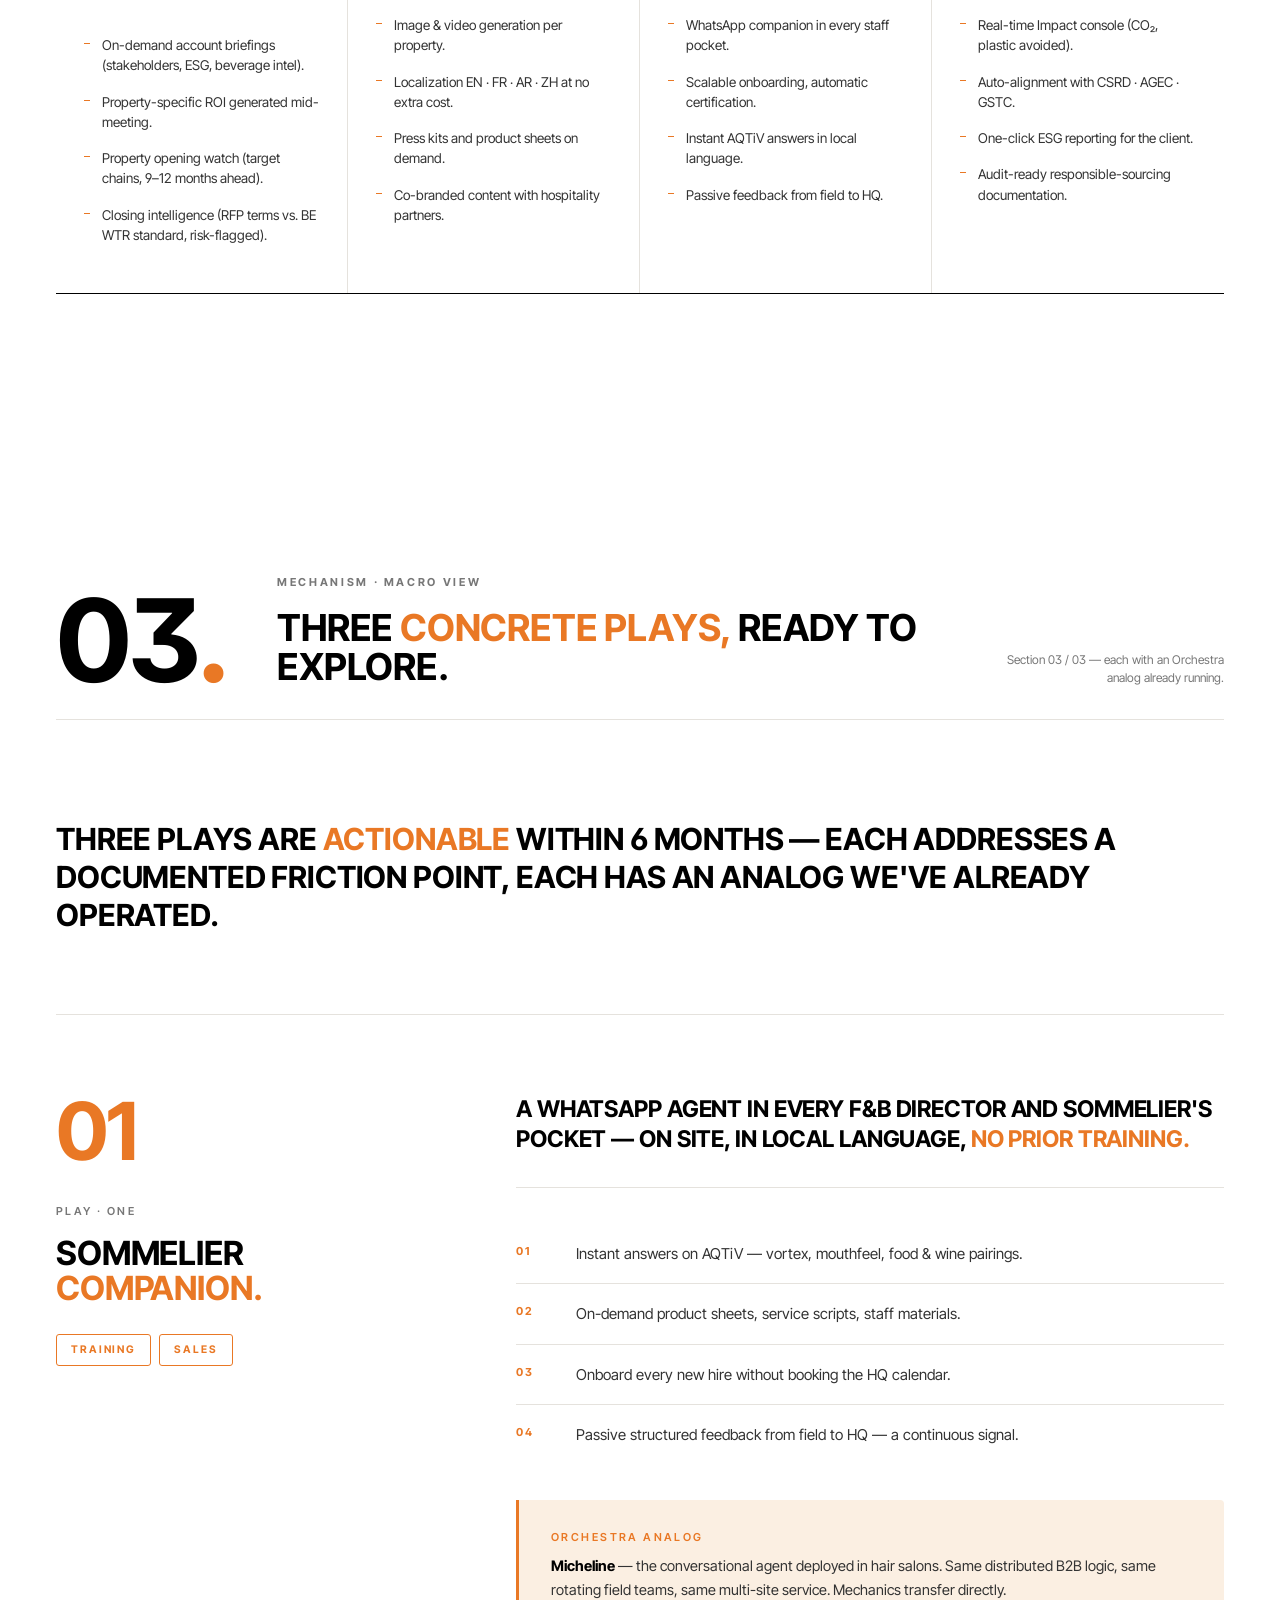
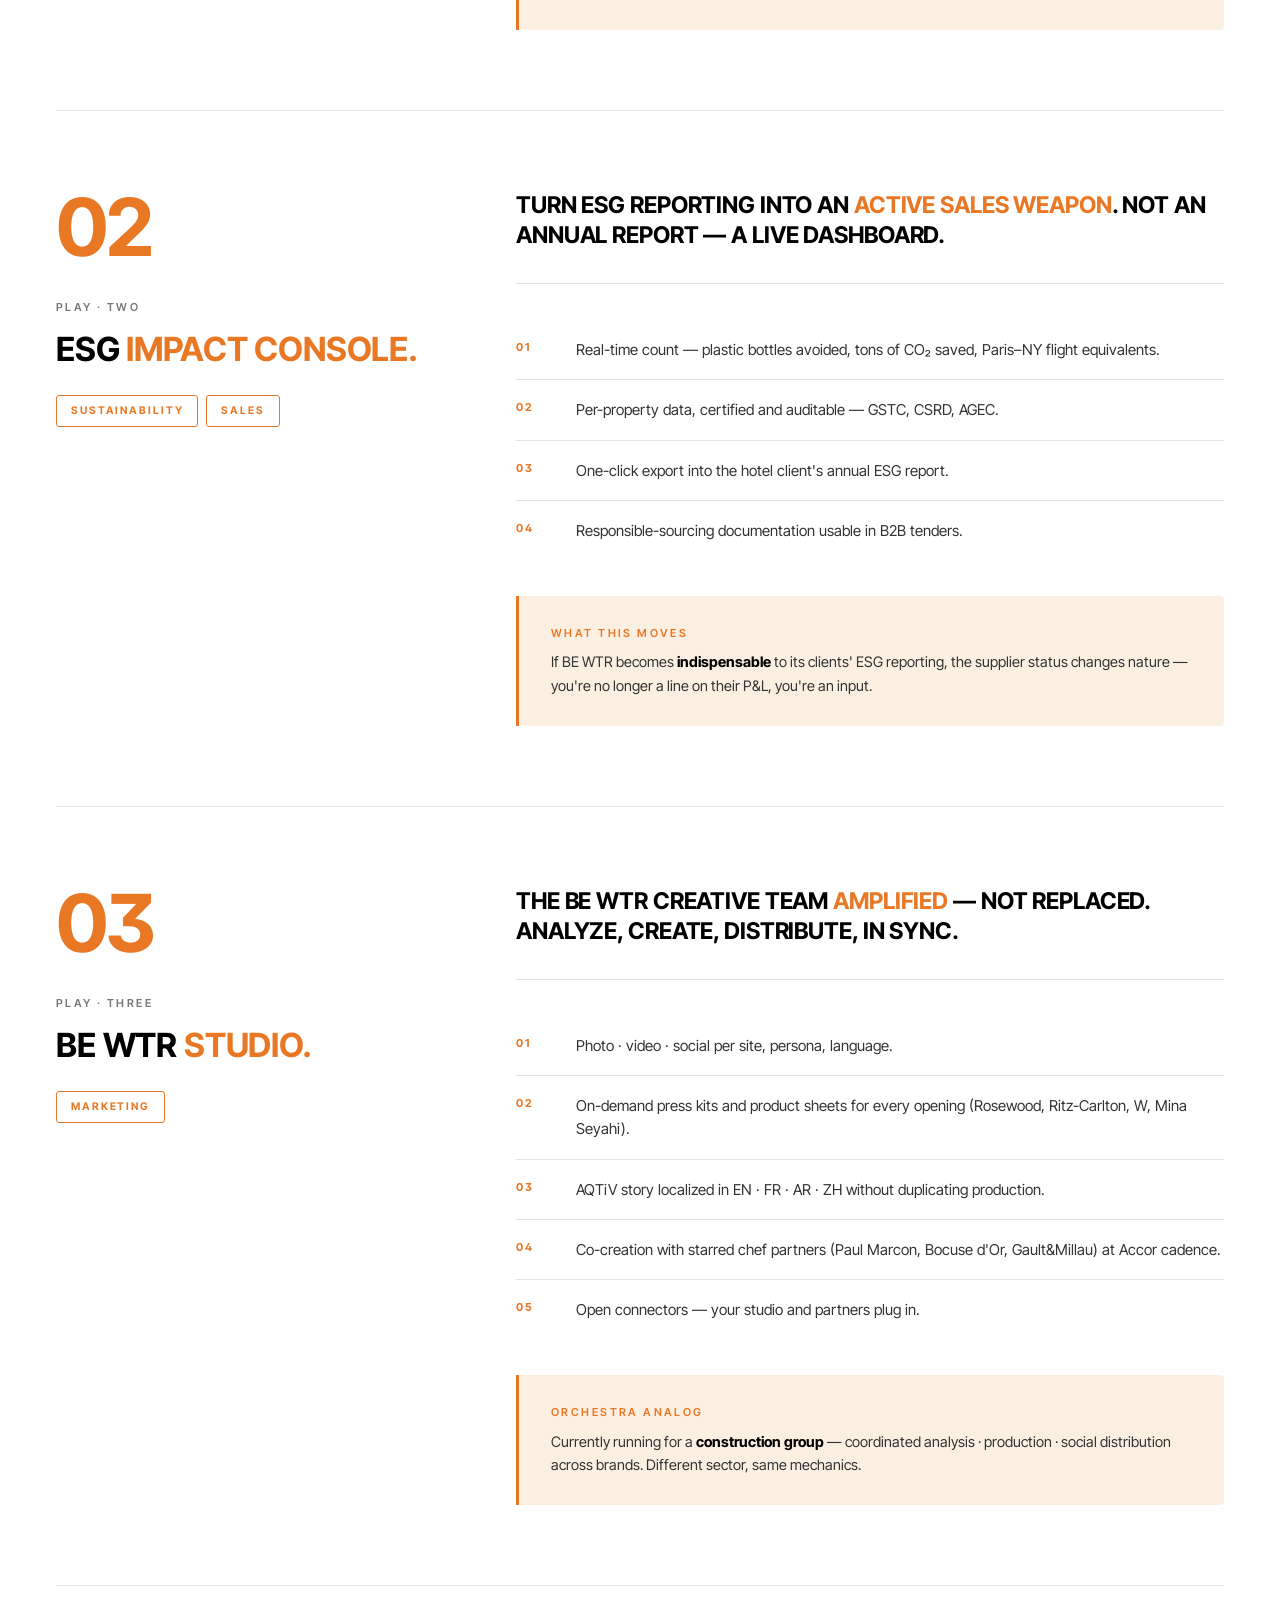
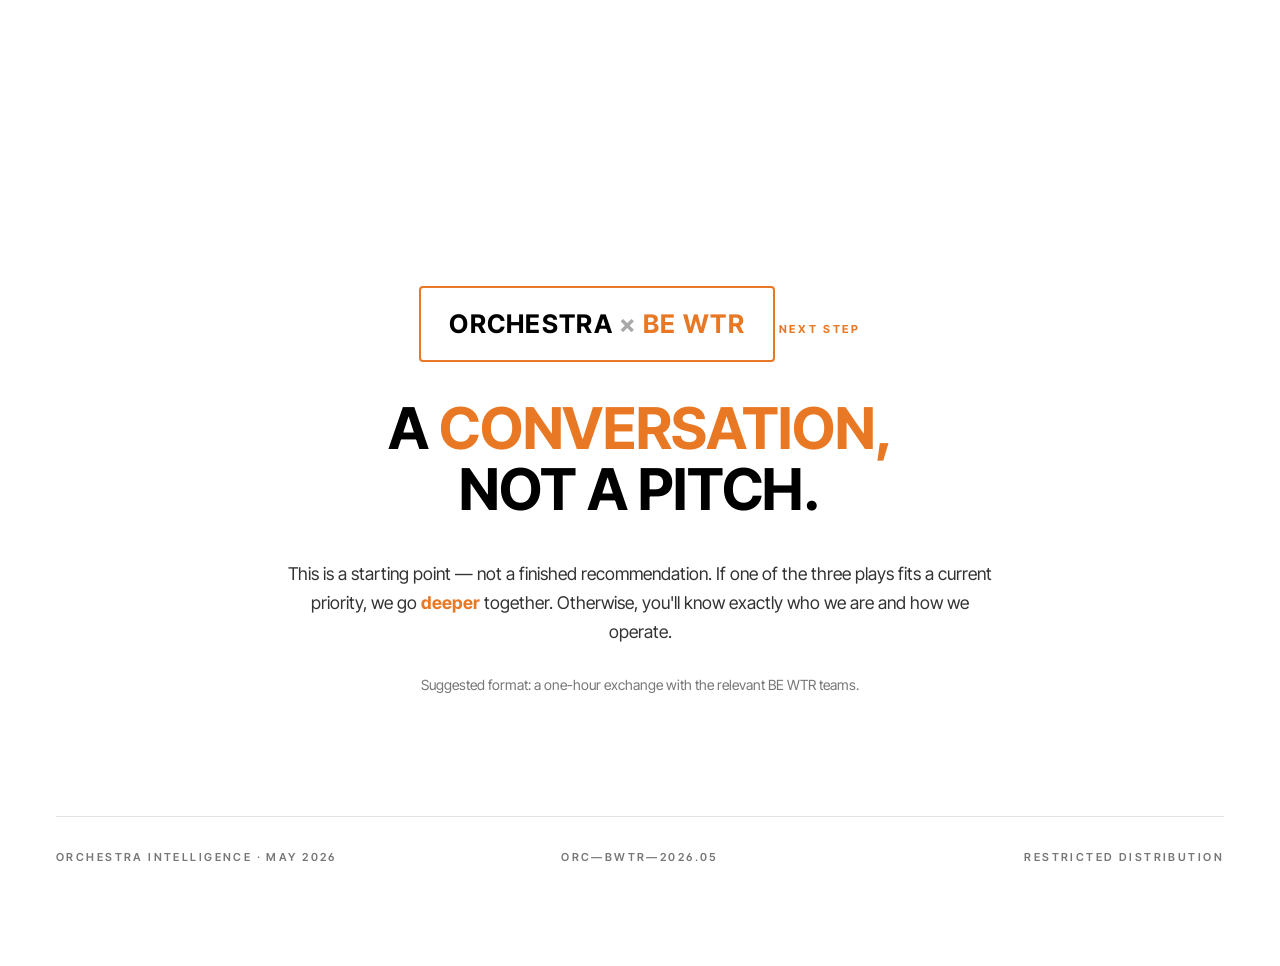
==== commit 6e0be0a2: "feat(cadence): replicate METR chart accurately (labeled points, exponential fit, error-bar star, leg" ====
--- a/index.html
+++ b/index.html
@@ -151,26 +151,88 @@
               <span class="lab">CAPABILITY HORIZON</span>
               <span class="meta">METR · LLM time horizon, 80% success</span>
             </div>
-            <svg viewBox="0 0 360 200" preserveAspectRatio="none" aria-label="LLM capability curve">
-              <line x1="0" y1="180" x2="360" y2="180" stroke="rgba(255,255,255,0.12)"/>
-              <line x1="0" y1="120" x2="360" y2="120" stroke="rgba(255,255,255,0.06)" stroke-dasharray="2,4"/>
-              <line x1="0" y1="60" x2="360" y2="60" stroke="rgba(255,255,255,0.06)" stroke-dasharray="2,4"/>
-              <path d="M 10 178 Q 100 178, 170 174 T 240 155 Q 285 115, 315 60 T 350 18 L 350 180 L 10 180 Z" fill="rgba(233,120,37,0.16)"/>
-              <path d="M 10 178 Q 100 178, 170 174 T 240 155 Q 285 115, 315 60 T 350 18" stroke="#E97825" stroke-width="2" fill="none" stroke-linecap="round"/>
-              <circle cx="40" cy="179" r="2.5" fill="rgba(255,255,255,0.55)"/>
-              <circle cx="100" cy="178" r="2.5" fill="rgba(255,255,255,0.55)"/>
-              <circle cx="170" cy="174" r="2.5" fill="rgba(255,255,255,0.55)"/>
-              <circle cx="220" cy="162" r="2.5" fill="rgba(255,255,255,0.55)"/>
-              <circle cx="270" cy="135" r="2.5" fill="rgba(255,255,255,0.55)"/>
-              <circle cx="310" cy="75" r="3" fill="#E97825"/>
-              <circle cx="345" cy="22" r="4.5" fill="#E97825" stroke="#fff" stroke-width="1.5"/>
-              <text x="40" y="196" fill="rgba(255,255,255,0.4)" font-size="8" font-family="JetBrains Mono, monospace" text-anchor="middle">2019</text>
-              <text x="170" y="196" fill="rgba(255,255,255,0.4)" font-size="8" font-family="JetBrains Mono, monospace" text-anchor="middle">2023</text>
-              <text x="310" y="196" fill="rgba(255,255,255,0.4)" font-size="8" font-family="JetBrains Mono, monospace" text-anchor="middle">2026</text>
-              <text x="2" y="22" fill="rgba(255,255,255,0.4)" font-size="8" font-family="JetBrains Mono, monospace">2h+</text>
-              <text x="2" y="184" fill="rgba(255,255,255,0.4)" font-size="8" font-family="JetBrains Mono, monospace">0</text>
+            <svg viewBox="0 0 800 500" preserveAspectRatio="xMidYMid meet" xmlns="http://www.w3.org/2000/svg" aria-label="METR LLM Time Horizon chart">
+              <text x="430" y="22" text-anchor="middle" fill="rgba(255,255,255,0.9)" font-size="13" font-family="Inter Tight, sans-serif" font-weight="500">LLM Time Horizon, METR Software Tasks</text>
+              <text x="430" y="40" text-anchor="middle" fill="rgba(255,255,255,0.6)" font-size="11" font-family="Inter Tight, sans-serif">80% success — with GPT-5.5 Pro Extended estimate</text>
+              <rect x="100" y="65" width="660" height="375" fill="none" stroke="rgba(255,255,255,0.18)" stroke-width="1"/>
+              <g stroke="rgba(255,255,255,0.07)" stroke-dasharray="2,3" stroke-width="1">
+                <line x1="100" y1="92" x2="760" y2="92"/>
+                <line x1="100" y1="142" x2="760" y2="142"/>
+                <line x1="100" y1="192" x2="760" y2="192"/>
+                <line x1="100" y1="242" x2="760" y2="242"/>
+                <line x1="100" y1="292" x2="760" y2="292"/>
+                <line x1="100" y1="342" x2="760" y2="342"/>
+              </g>
+              <g fill="rgba(255,255,255,0.55)" font-size="10" font-family="Inter Tight, sans-serif" text-anchor="end">
+                <text x="92" y="96">3 hours</text>
+                <text x="92" y="146">2.5 h</text>
+                <text x="92" y="196">2 hours</text>
+                <text x="92" y="246">1.5 h</text>
+                <text x="92" y="296">1 hour</text>
+                <text x="92" y="346">30 min</text>
+                <text x="92" y="443">0</text>
+              </g>
+              <text transform="translate(35,250) rotate(-90)" fill="rgba(255,255,255,0.5)" font-size="10" font-family="Inter Tight, sans-serif" text-anchor="middle">Human task duration at 80% model success</text>
+              <g fill="rgba(255,255,255,0.55)" font-size="11" font-family="Inter Tight, sans-serif" text-anchor="middle">
+                <text x="175" y="462">2020</text>
+                <text x="335" y="462">2022</text>
+                <text x="495" y="462">2024</text>
+                <text x="615" y="462">2025</text>
+                <text x="715" y="462">2026</text>
+              </g>
+              <text x="430" y="486" fill="rgba(255,255,255,0.5)" font-size="11" font-family="Inter Tight, sans-serif" text-anchor="middle">Release year</text>
+              <path d="M 480 438 C 530 438, 565 432, 590 415 C 615 395, 635 360, 660 305 C 685 245, 705 195, 720 150 C 730 130, 740 110, 745 95" stroke="#5B9BD5" stroke-width="1.5" fill="none" stroke-dasharray="6,4" opacity="0.75"/>
+              <g fill="#5B9BD5">
+                <circle cx="115" cy="440" r="3"/>
+                <circle cx="175" cy="440" r="3"/>
+                <circle cx="335" cy="440" r="3"/>
+                <circle cx="445" cy="438" r="3"/>
+                <circle cx="470" cy="437" r="3"/>
+                <circle cx="485" cy="436" r="3"/>
+                <circle cx="498" cy="434" r="3"/>
+                <circle cx="512" cy="432" r="3"/>
+                <circle cx="528" cy="429" r="3"/>
+                <circle cx="542" cy="425" r="3"/>
+                <circle cx="558" cy="420" r="3"/>
+                <circle cx="572" cy="414" r="3"/>
+                <circle cx="586" cy="408" r="3"/>
+                <circle cx="598" cy="400" r="3"/>
+                <circle cx="608" cy="390" r="3"/>
+                <circle cx="618" cy="380" r="3"/>
+                <circle cx="628" cy="368" r="3"/>
+                <circle cx="640" cy="352" r="3"/>
+                <circle cx="652" cy="332" r="3"/>
+                <circle cx="664" cy="316" r="3"/>
+                <circle cx="675" cy="305" r="3"/>
+                <circle cx="685" cy="290" r="3"/>
+                <circle cx="695" cy="260" r="3"/>
+                <circle cx="705" cy="220" r="3"/>
+                <circle cx="755" cy="80" r="3"/>
+              </g>
+              <line x1="720" y1="122" x2="720" y2="204" stroke="#E97825" stroke-width="1.5"/>
+              <line x1="713" y1="122" x2="727" y2="122" stroke="#E97825" stroke-width="1.5"/>
+              <line x1="713" y1="204" x2="727" y2="204" stroke="#E97825" stroke-width="1.5"/>
+              <text x="720" y="172" fill="#E97825" font-size="22" font-weight="bold" text-anchor="middle">★</text>
+              <g fill="rgba(255,255,255,0.78)" font-size="9.5" font-family="Inter Tight, sans-serif" text-anchor="end">
+                <text x="755" y="78">Claude Mythos Preview</text>
+                <text x="693" y="223">Gemini 3.1 Pro</text>
+                <text x="685" y="263">Claude Opus 4.6</text>
+                <text x="678" y="295">GPT-5.2 high</text>
+                <text x="670" y="310">GPT-5.4 xhigh</text>
+                <text x="660" y="325">GPT-5</text>
+              </g>
+              <text x="603" y="155" fill="rgba(255,255,255,0.78)" font-size="9.5" font-family="Inter Tight, sans-serif" text-anchor="end">GPT-5.5 Pro Extended</text>
+              <text x="603" y="168" fill="rgba(255,255,255,0.78)" font-size="9.5" font-family="Inter Tight, sans-serif" text-anchor="end">~2h20m estimate</text>
+              <line x1="606" y1="163" x2="713" y2="172" stroke="rgba(255,255,255,0.45)" stroke-width="0.8"/>
+              <rect x="115" y="80" width="190" height="68" fill="rgba(255,255,255,0.04)" stroke="rgba(255,255,255,0.18)" stroke-width="1"/>
+              <circle cx="132" cy="100" r="3" fill="#5B9BD5"/>
+              <text x="146" y="104" fill="rgba(255,255,255,0.85)" font-size="10" font-family="Inter Tight, sans-serif">METR 80% time horizon</text>
+              <line x1="124" y1="120" x2="140" y2="120" stroke="#5B9BD5" stroke-width="1.5" stroke-dasharray="3,2"/>
+              <text x="146" y="124" fill="rgba(255,255,255,0.85)" font-size="10" font-family="Inter Tight, sans-serif">Exponential guide fit</text>
+              <text x="132" y="142" fill="#E97825" font-size="13" font-weight="bold" text-anchor="middle">★</text>
+              <text x="146" y="142" fill="rgba(255,255,255,0.85)" font-size="10" font-family="Inter Tight, sans-serif">GPT-5.5 Pro Extended estimate</text>
             </svg>
-            <p class="curve-caption">From near-zero to <span class="accent">2+ hours of autonomous work</span> in three years. The curve isn't slowing.</p>
+            <p class="curve-caption">From near-zero in 2022 to <span class="accent">2+ hours of autonomous work</span> by mid-2026. The curve isn't slowing — the next steps are already plotted.</p>
           </div>
         </div>
         <div class="cadence-bottom-right">
@@ -180,9 +242,9 @@
               <span class="lab">JUST IN — MAY 2026</span>
             </div>
             <ul>
-              <li><b>Claude Mythos Preview</b><span>Anthropic · today</span></li>
               <li><b>GPT-5.5 Pro Extended</b><span>OpenAI · this week</span></li>
               <li><b>Gemini 3.1 Pro</b><span>Google · last week</span></li>
+              <li><b>Claude Opus 4.6</b><span>Anthropic · this month</span></li>
             </ul>
             <p class="hint">Our agents already test what's worth keeping. <span class="accent">Most firms haven't noticed yet.</span></p>
           </div>
--- a/styles.css
+++ b/styles.css
@@ -849,7 +849,7 @@
   letter-spacing: 0.16em; text-transform: uppercase;
   color: rgba(255,255,255,0.4); text-align: right;
 }
-.cadence-curve svg { width: 100%; height: auto; display: block; max-height: 240px; }
+.cadence-curve svg { width: 100%; height: auto; display: block; max-height: 460px; }
 .cadence-curve .curve-caption { font-size: 14px; color: rgba(255,255,255,0.72); line-height: 1.55; margin-top: 16px; max-width: 520px; }
 .cadence-curve .curve-caption .accent { color: var(--orange); font-weight: 700; }
 
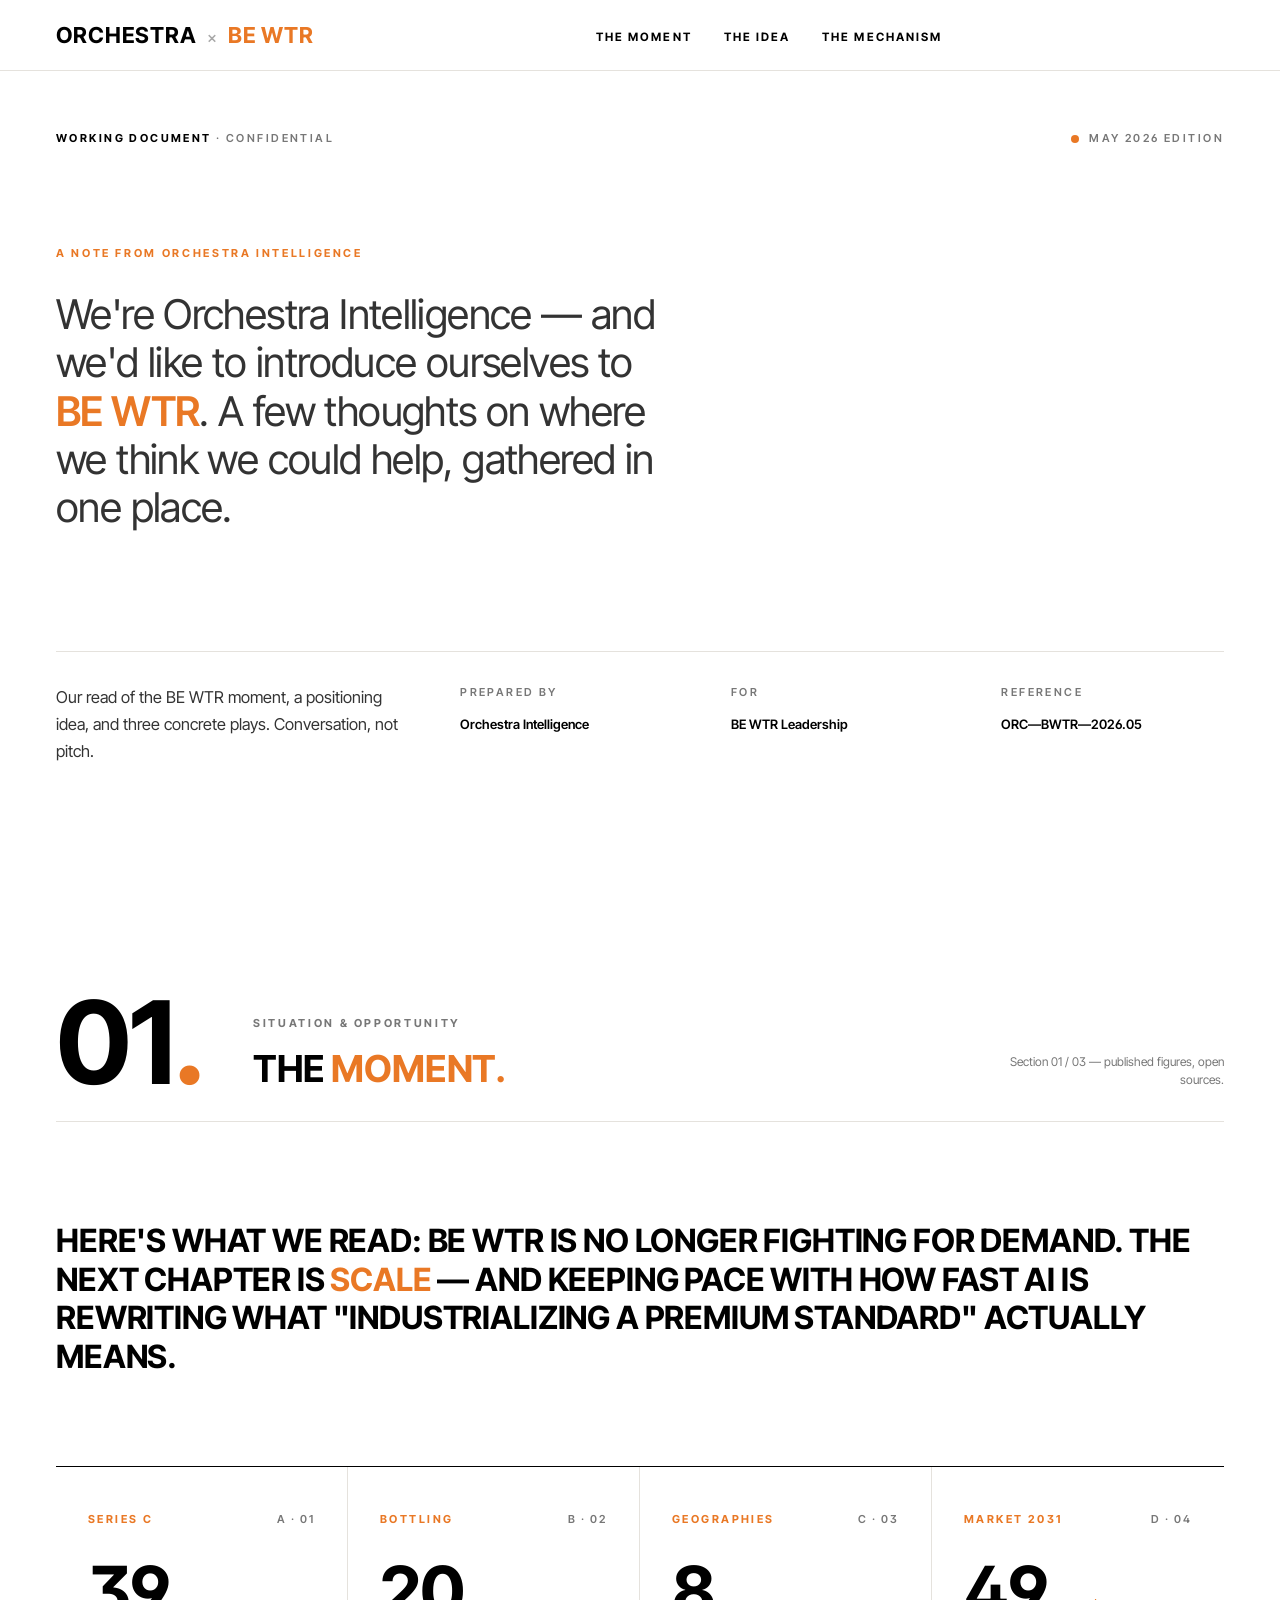
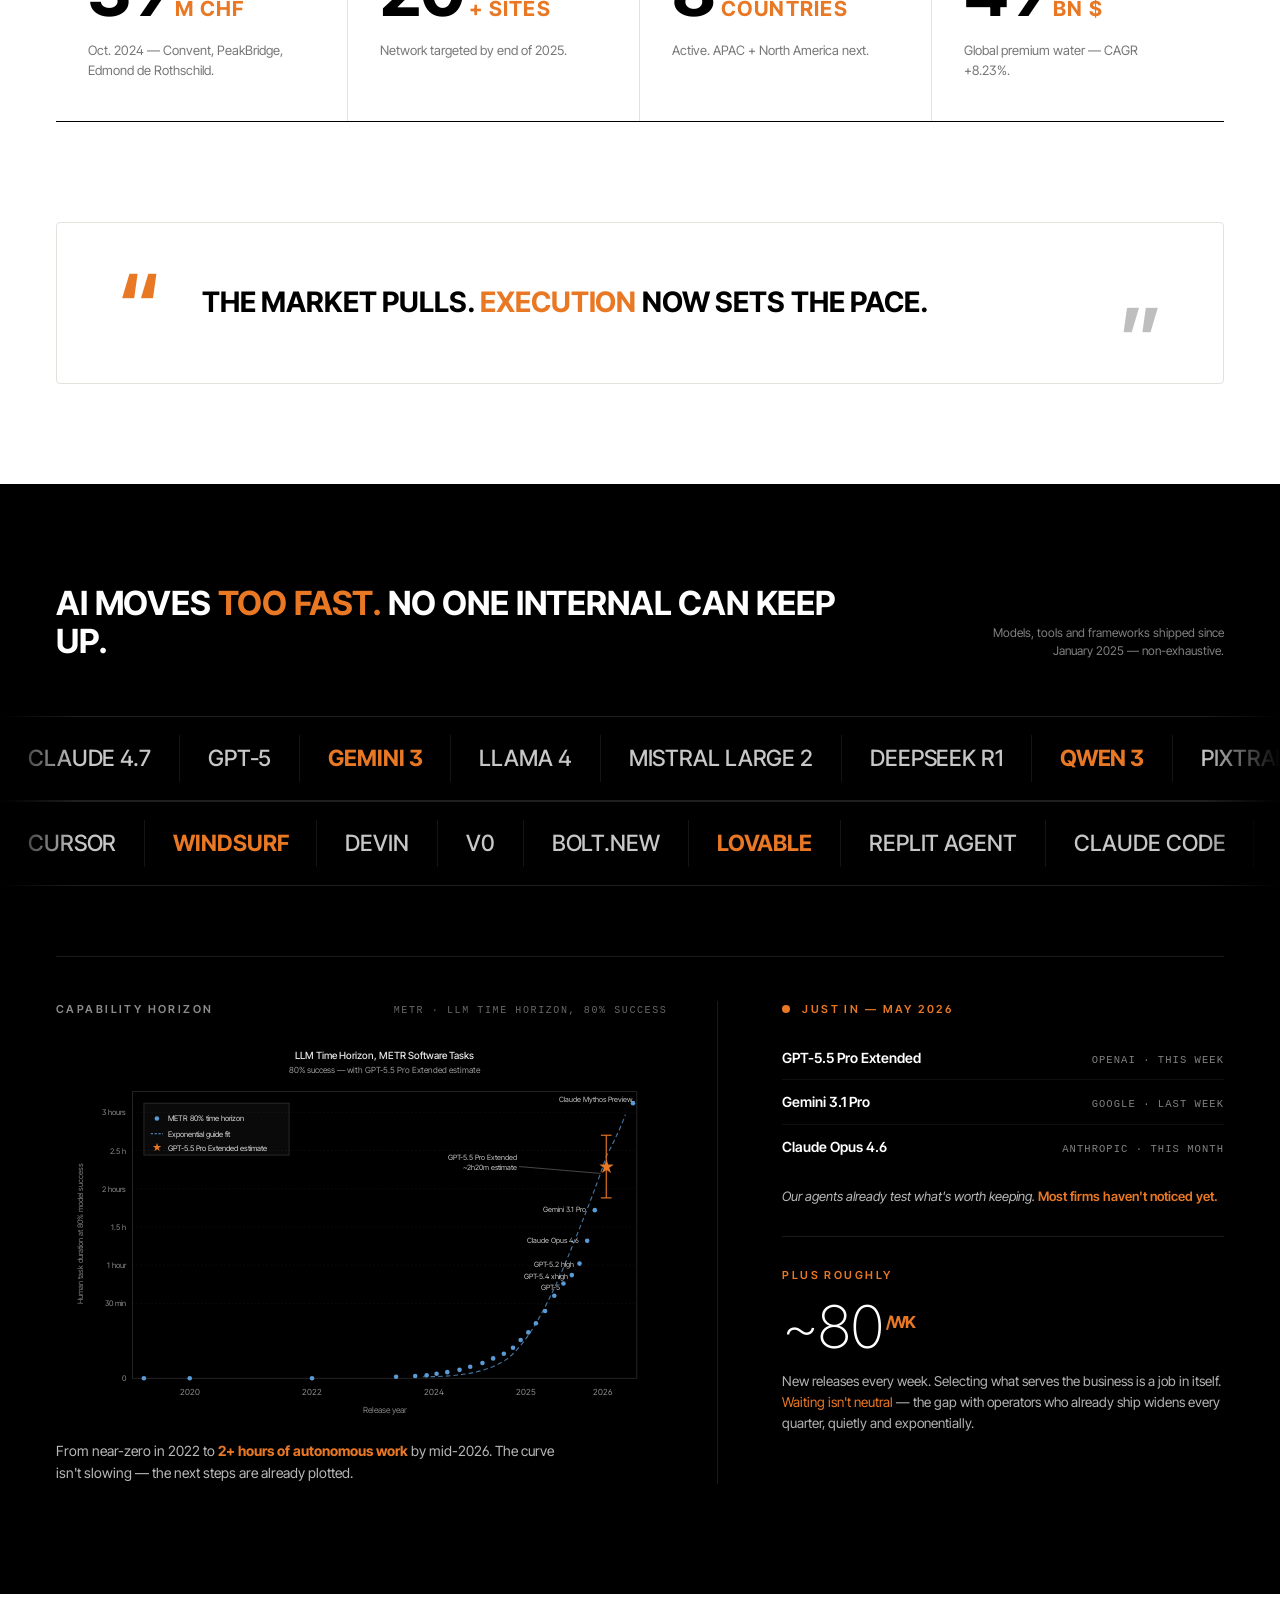
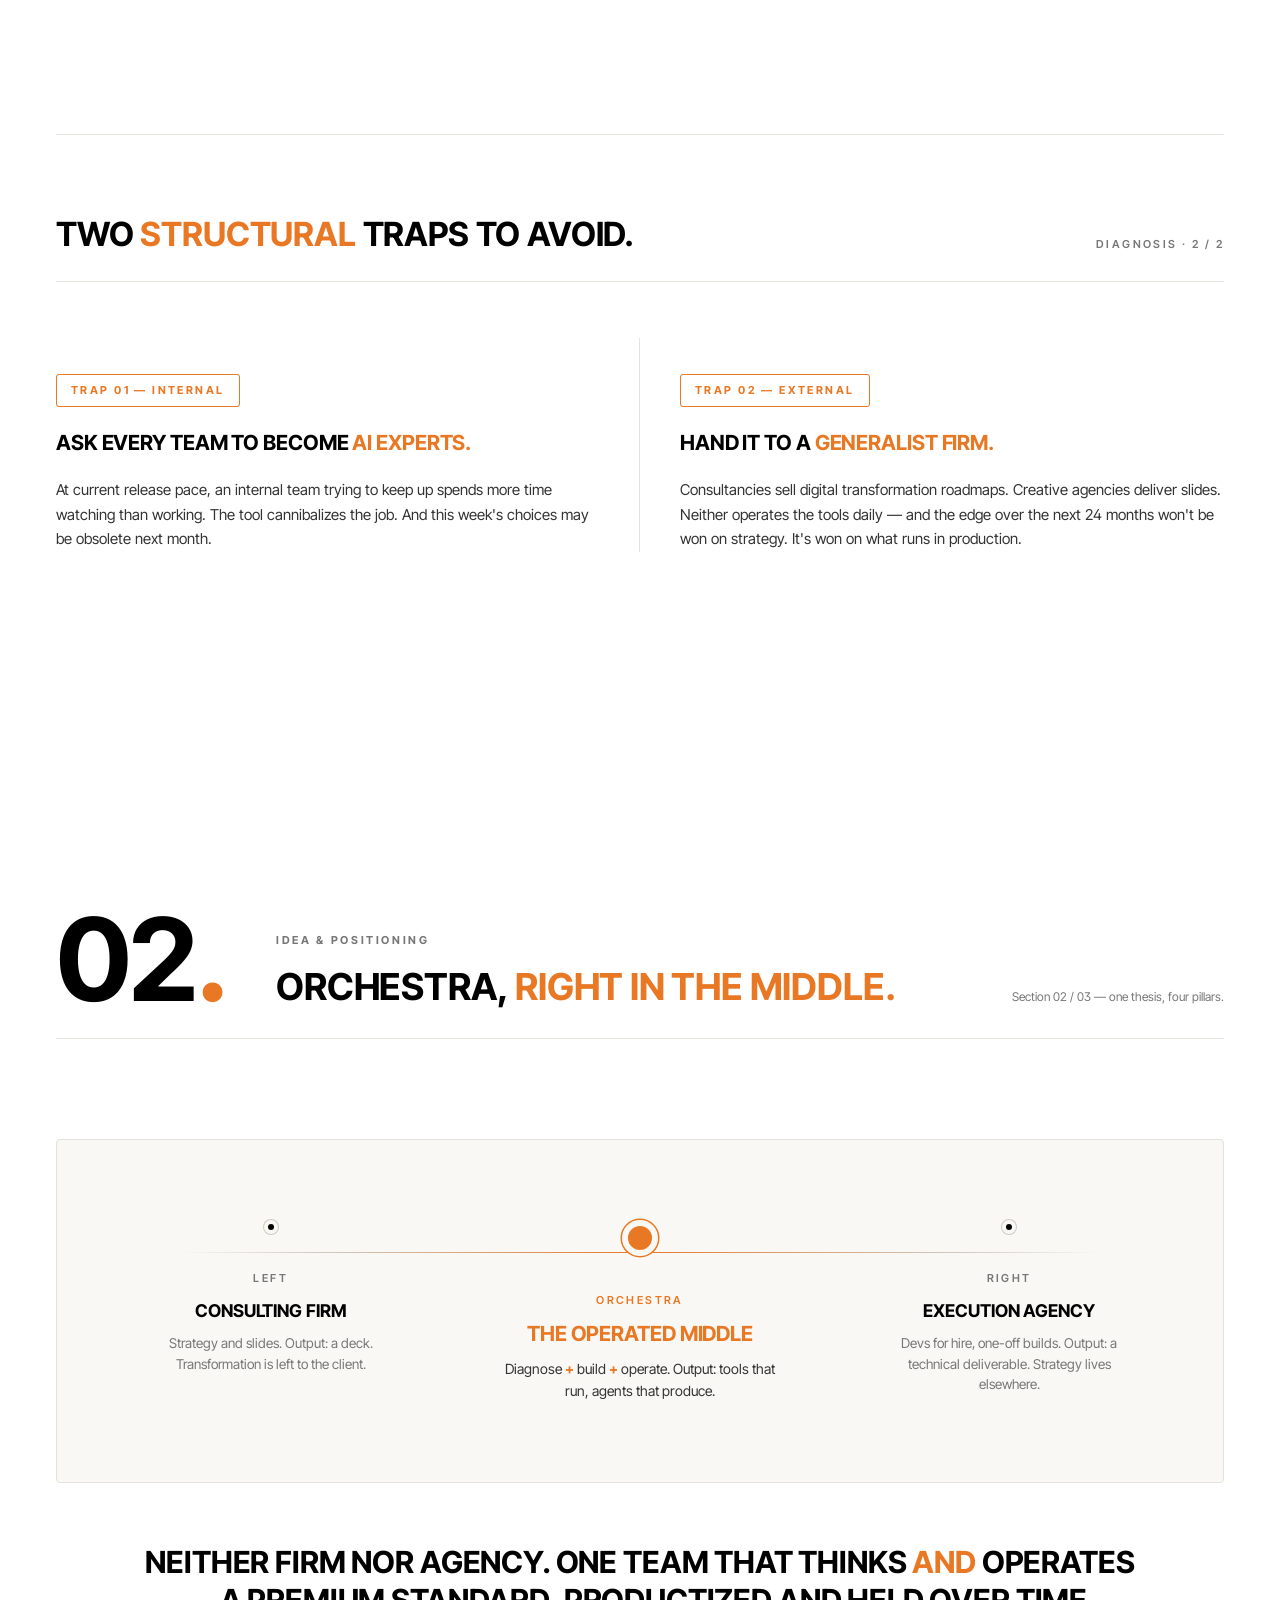
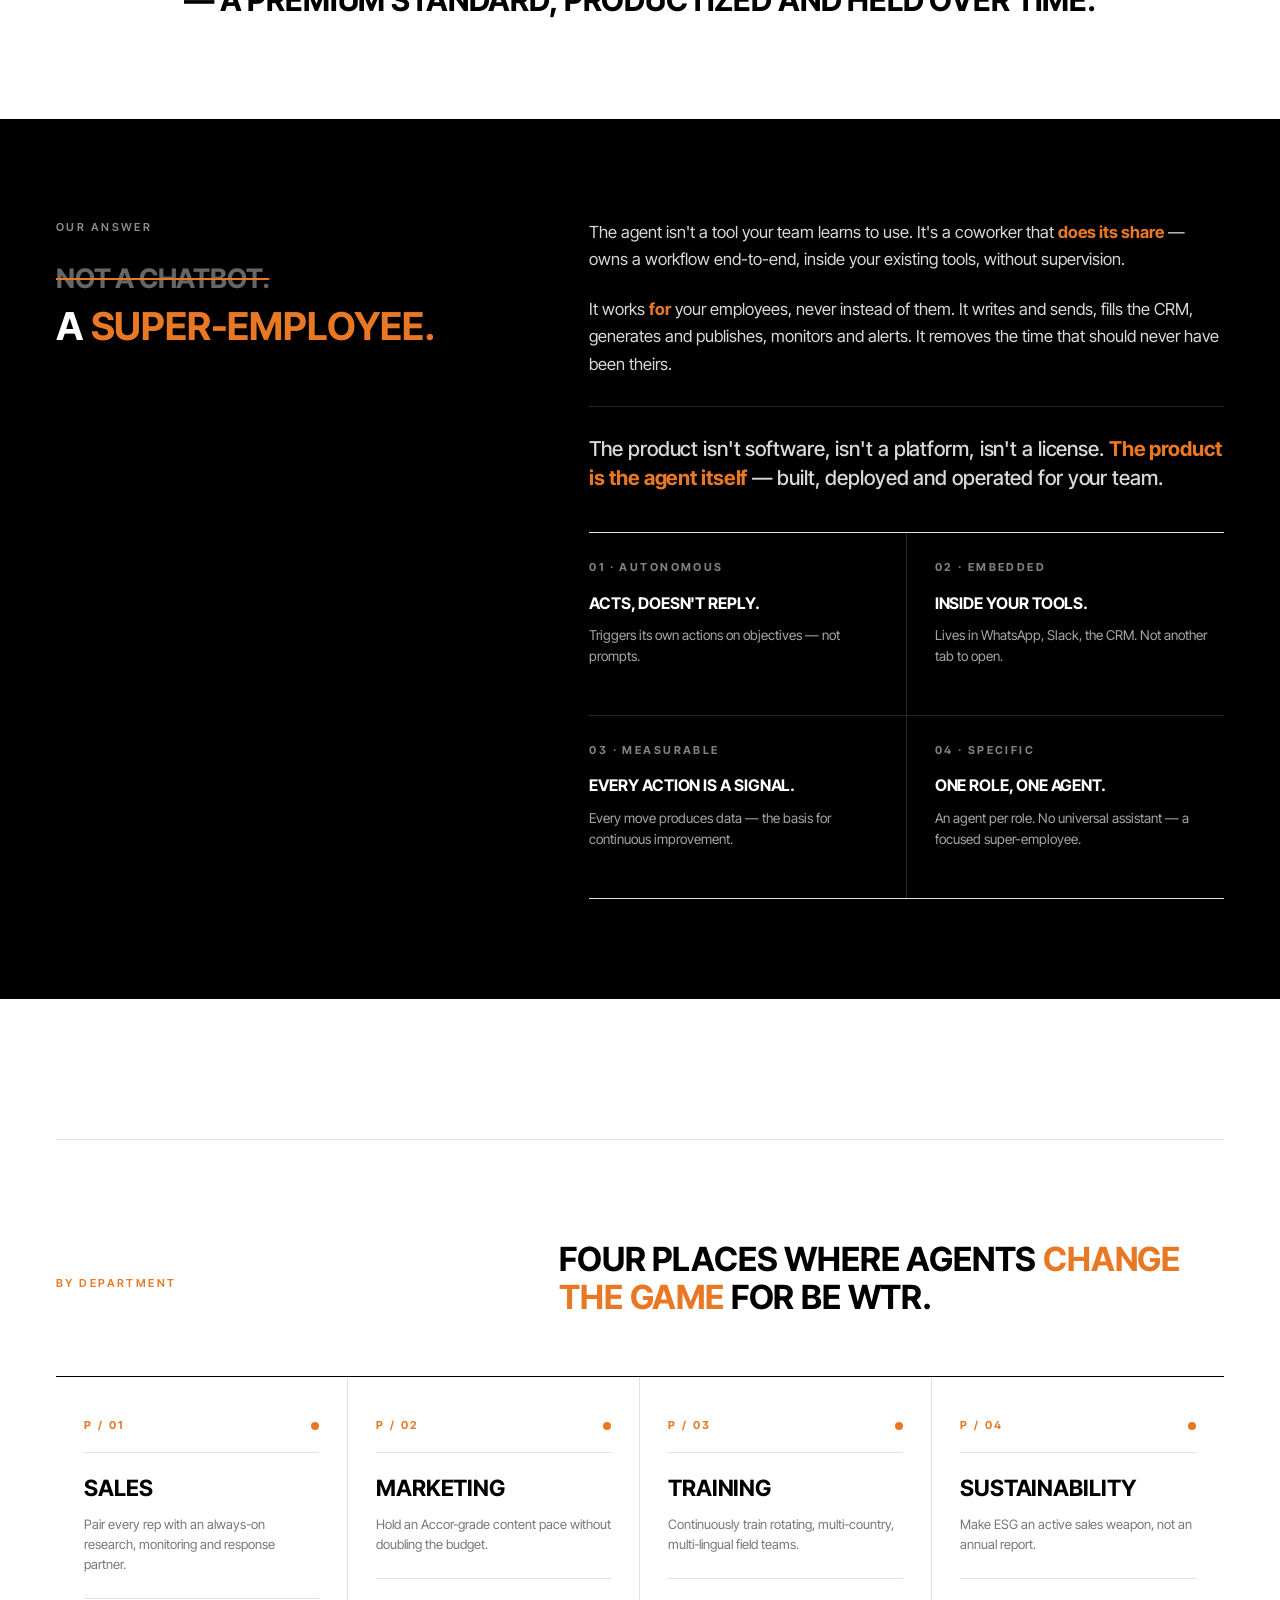
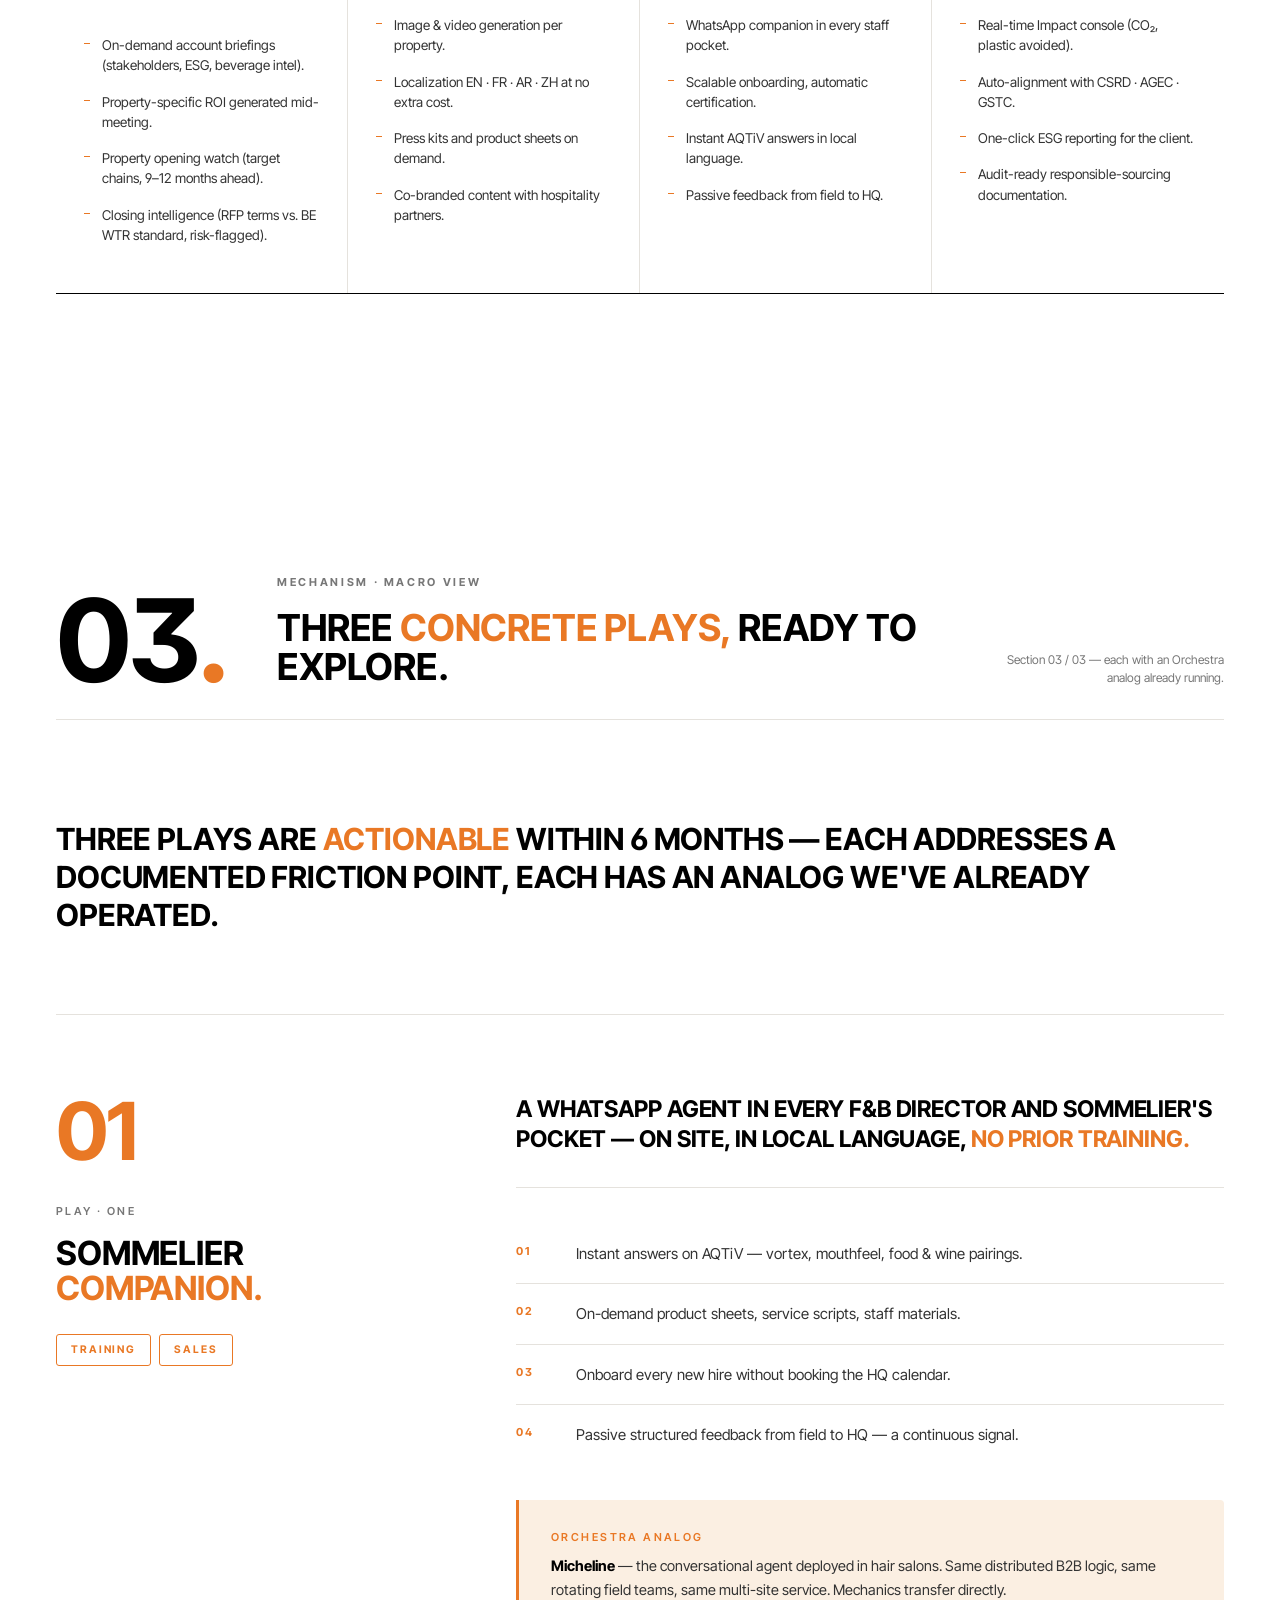
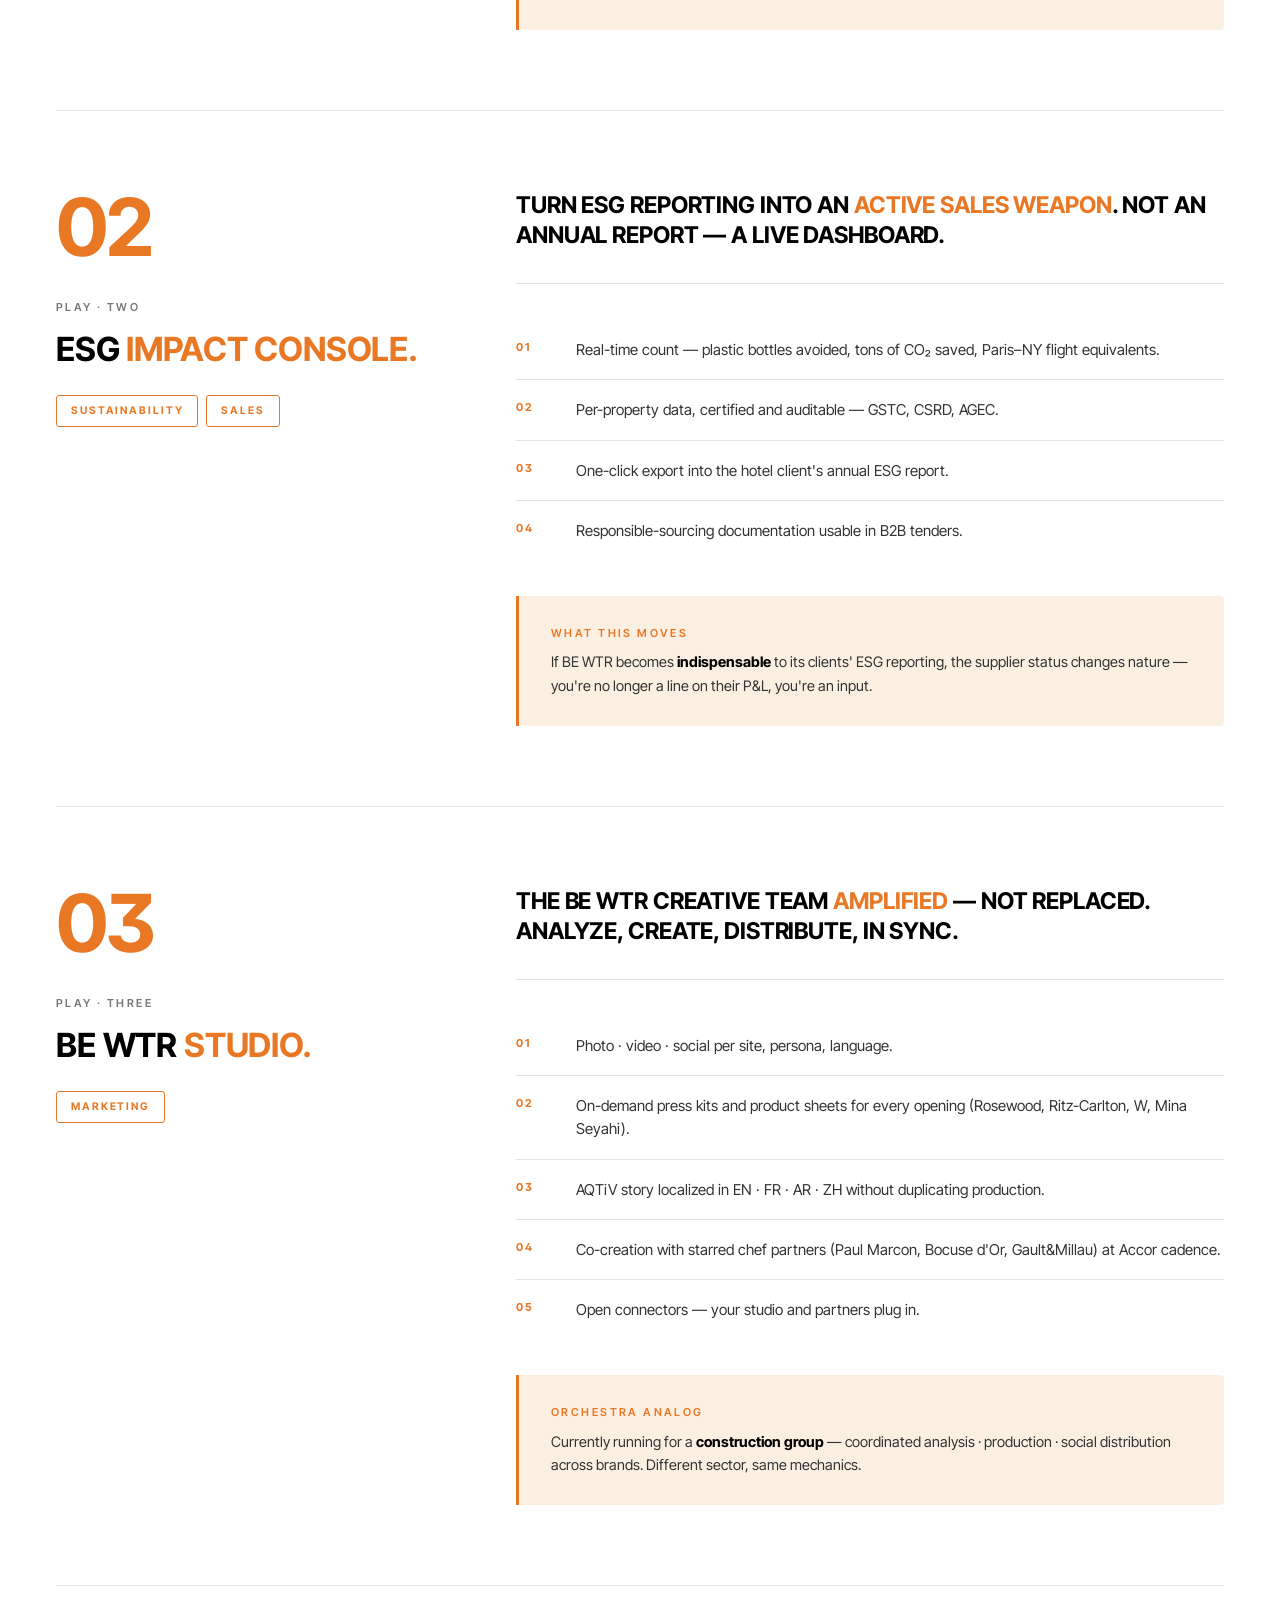
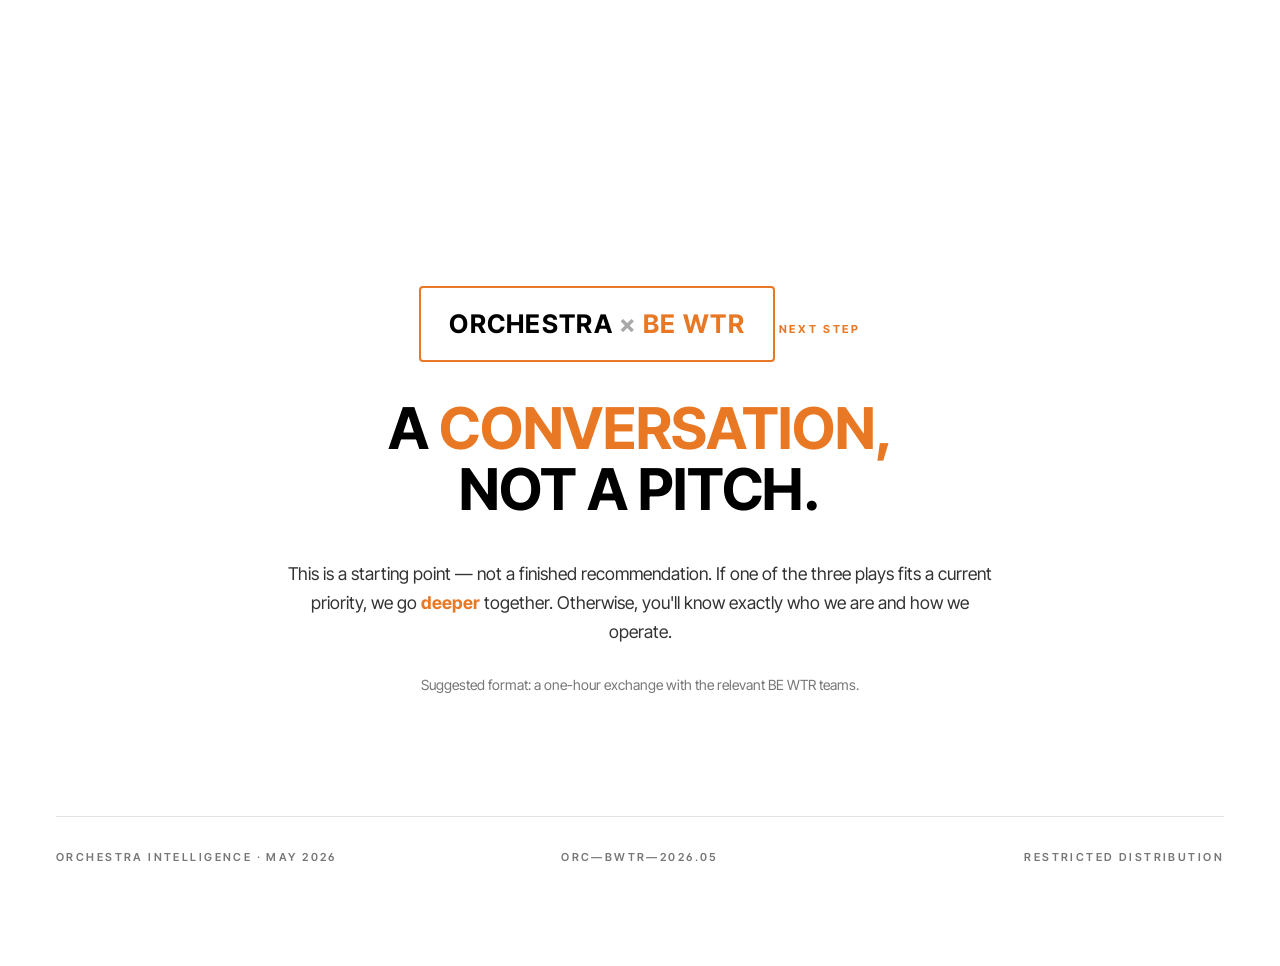
==== commit 872bc360: "copy(cadence): impact block now names the cost of waiting (smoothly, exponentially)" ====
--- a/index.html
+++ b/index.html
@@ -251,7 +251,7 @@
           <div class="impact-summary">
             <span class="lab">PLUS ROUGHLY</span>
             <div class="big">~80<sup>/WK</sup></div>
-            <p>New releases every week. Selecting what serves the business — and what to ignore — is a full-time job.</p>
+            <p>New releases every week. Selecting what serves the business is a job in itself. <span class="accent">Waiting isn't neutral</span> — the gap with operators who already ship widens every quarter, quietly and exponentially.</p>
           </div>
         </div>
       </div>
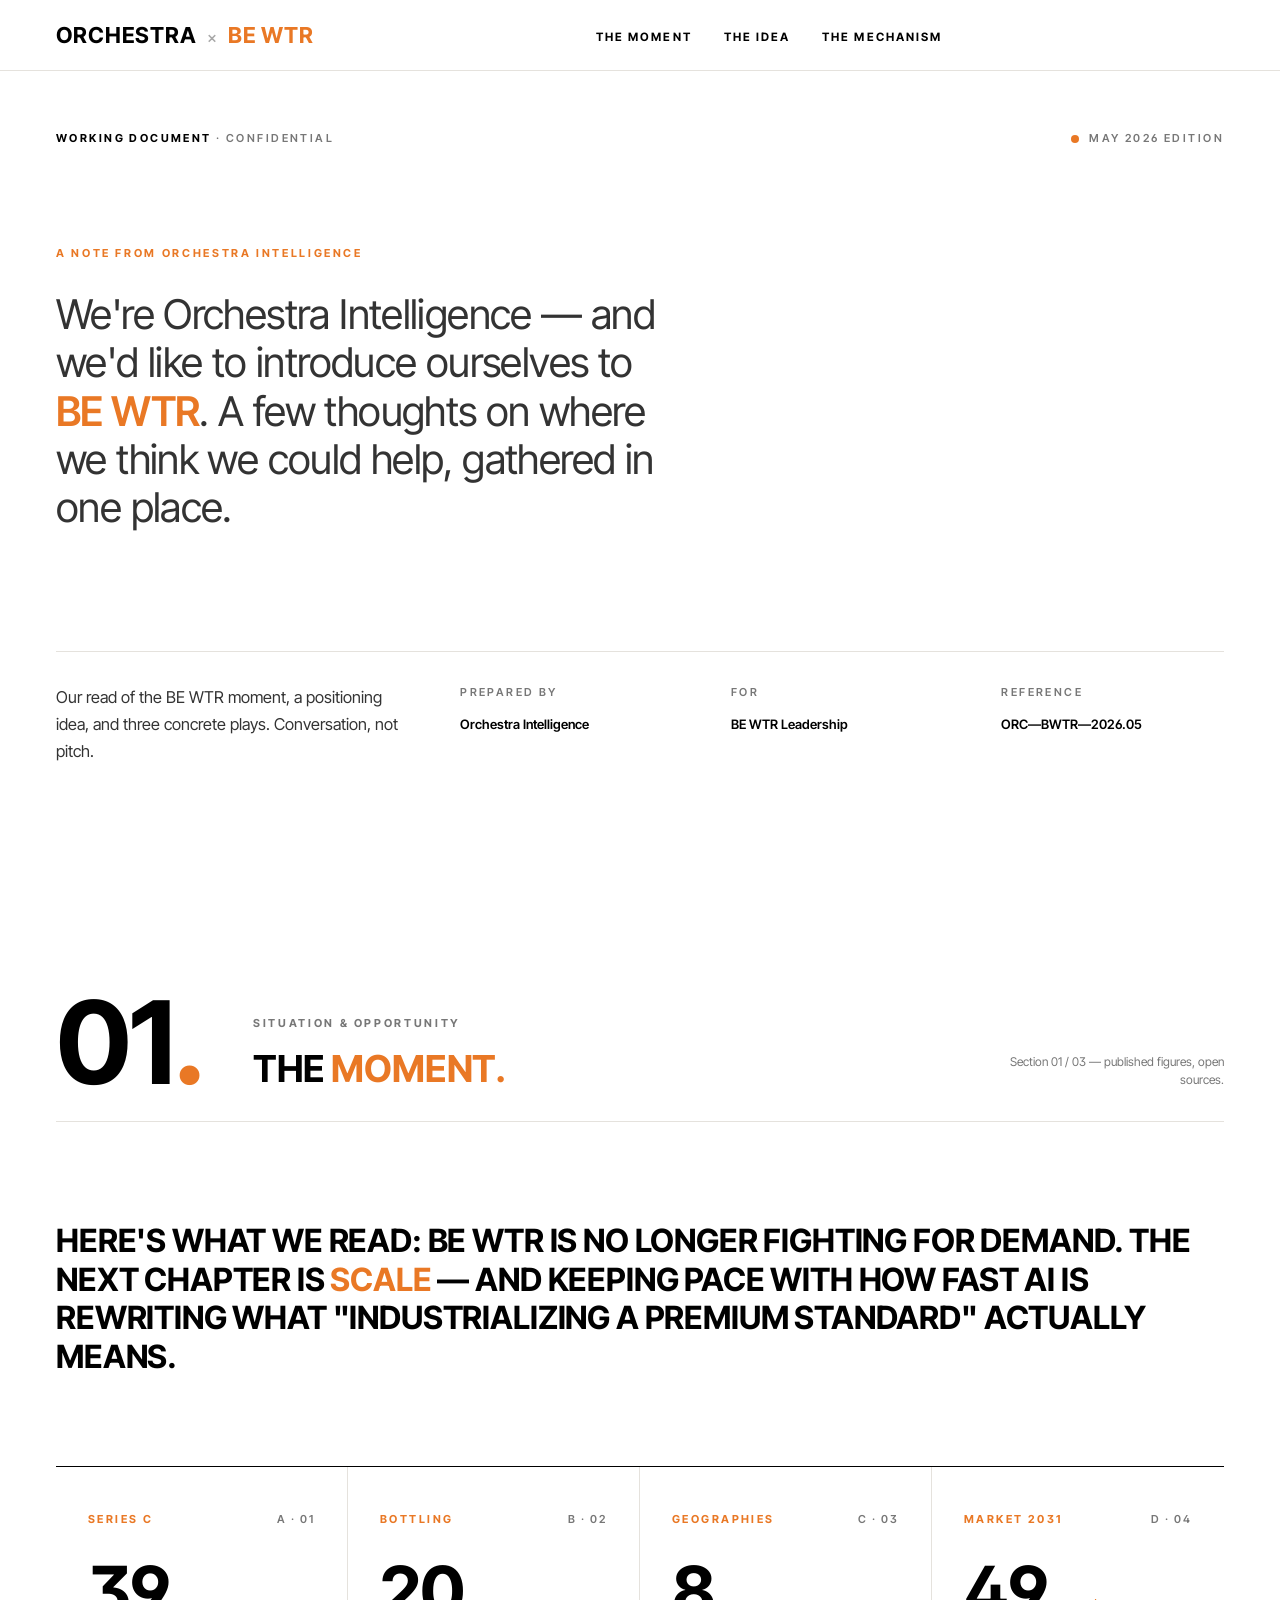
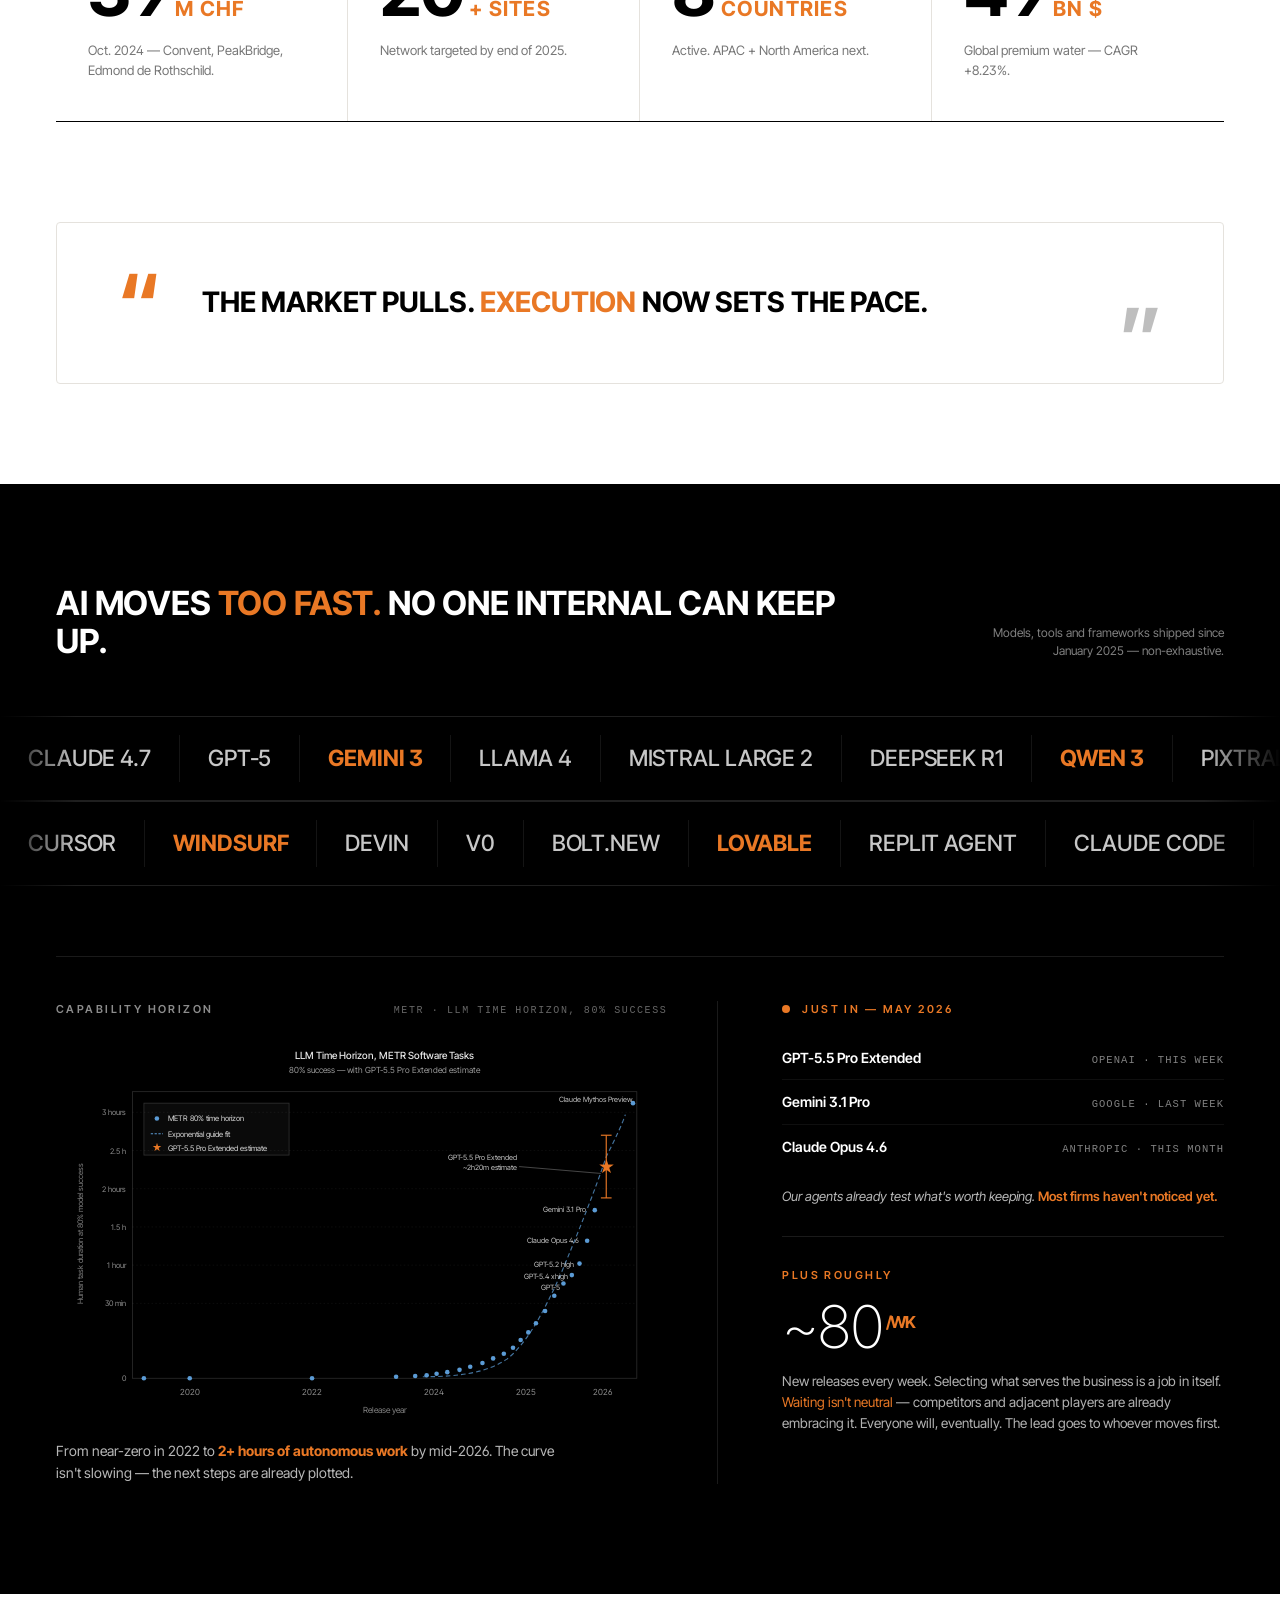
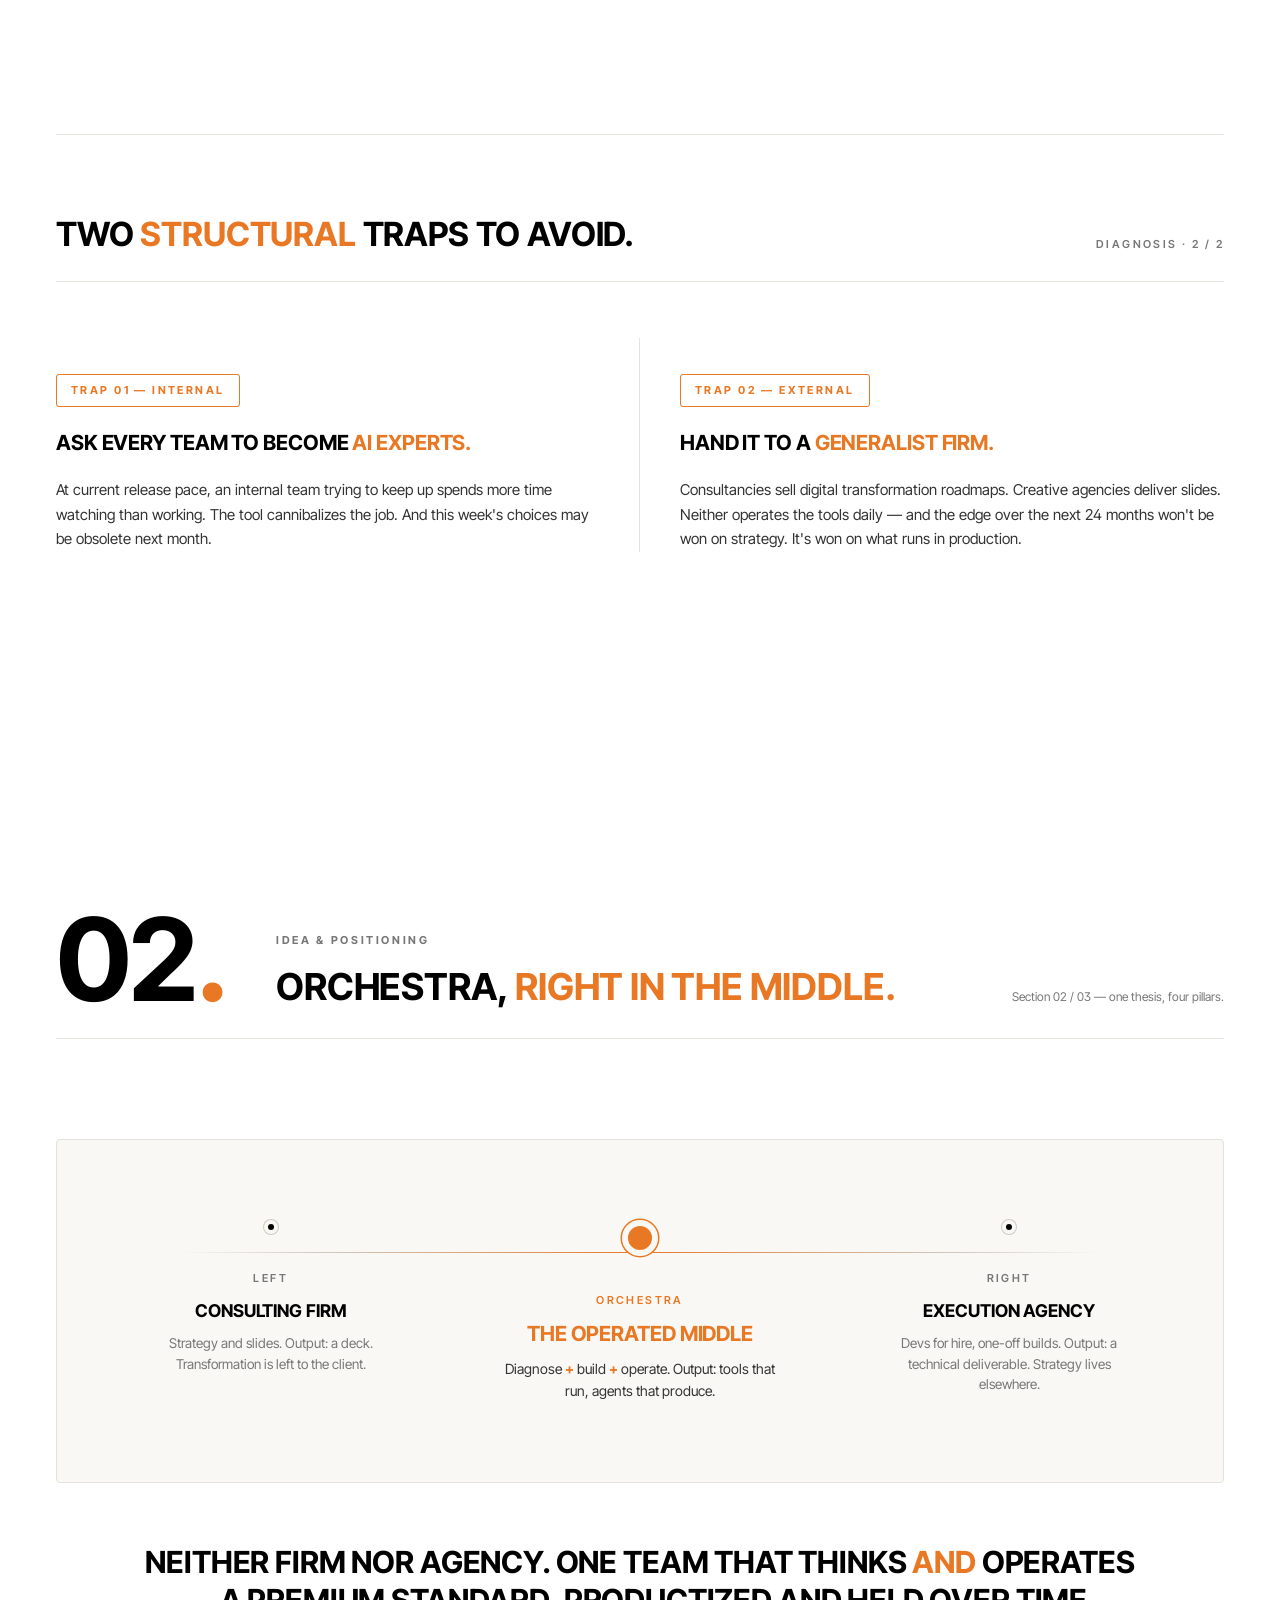
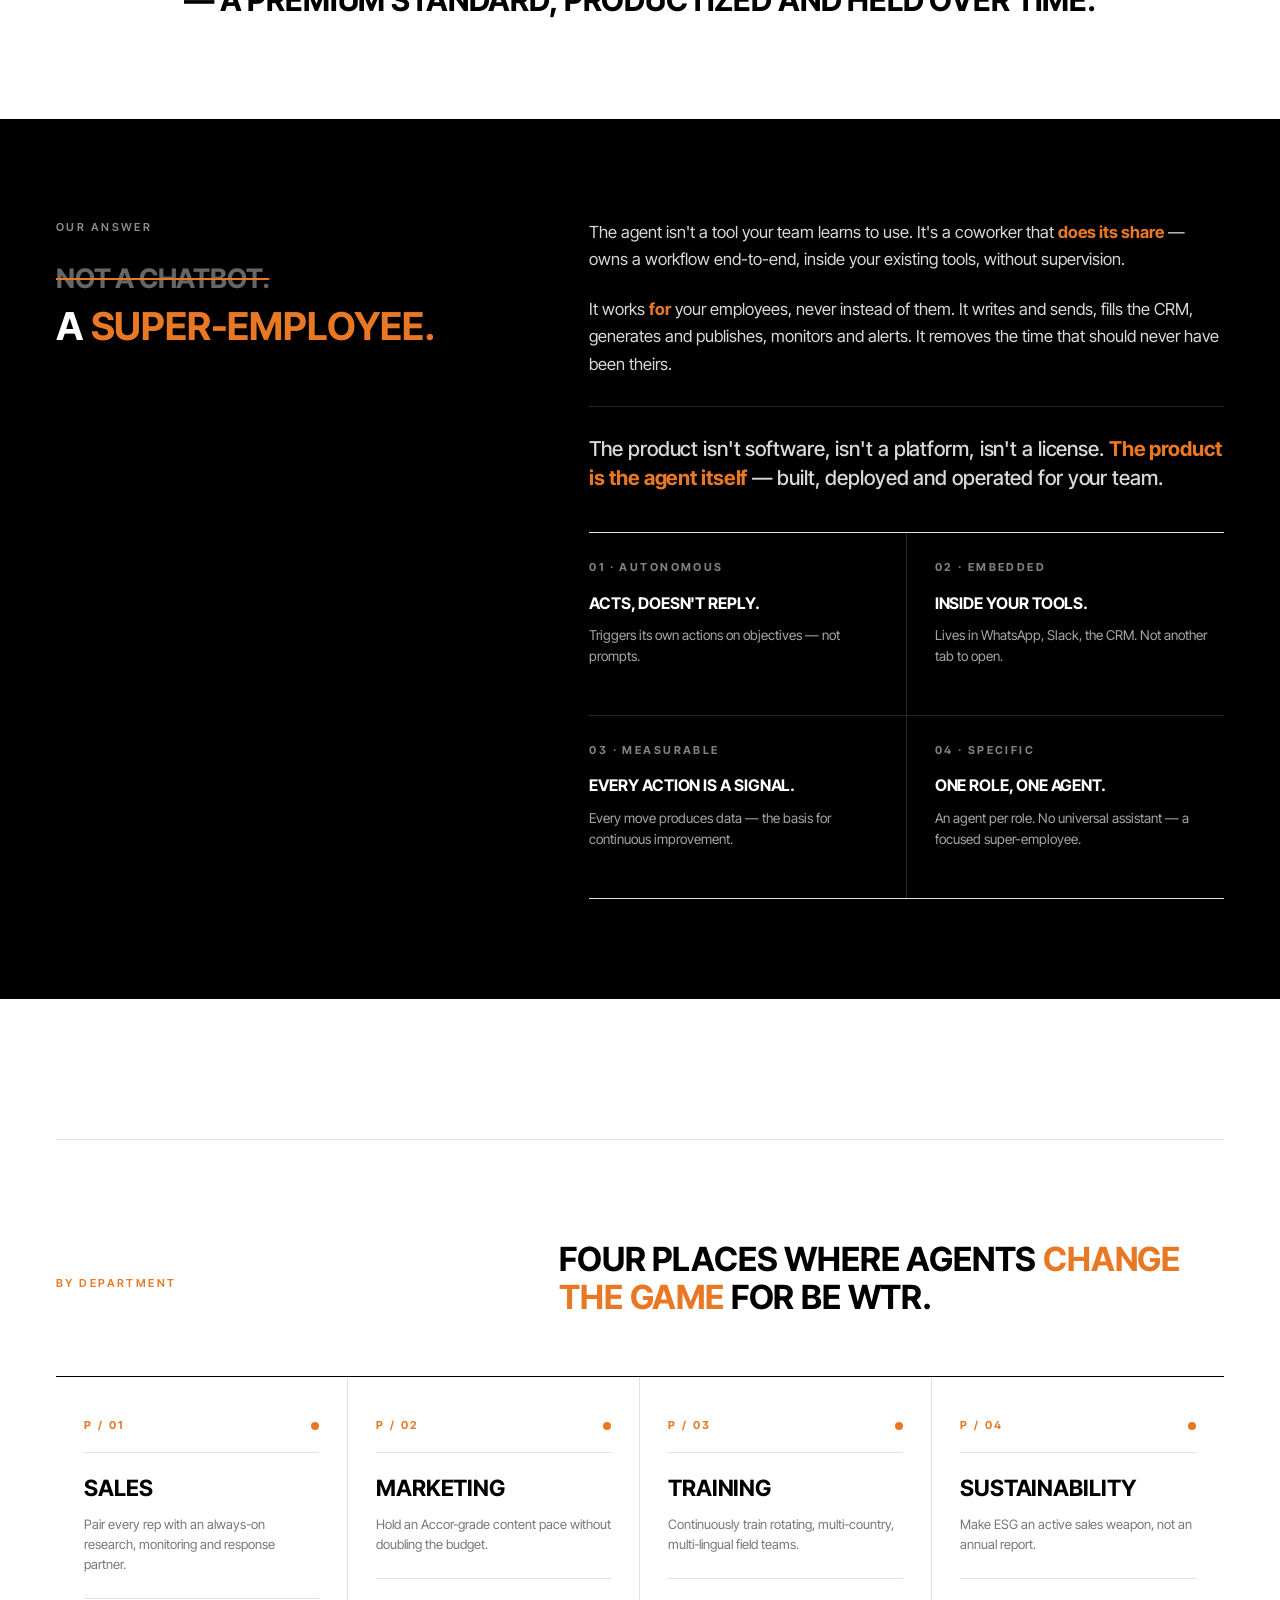
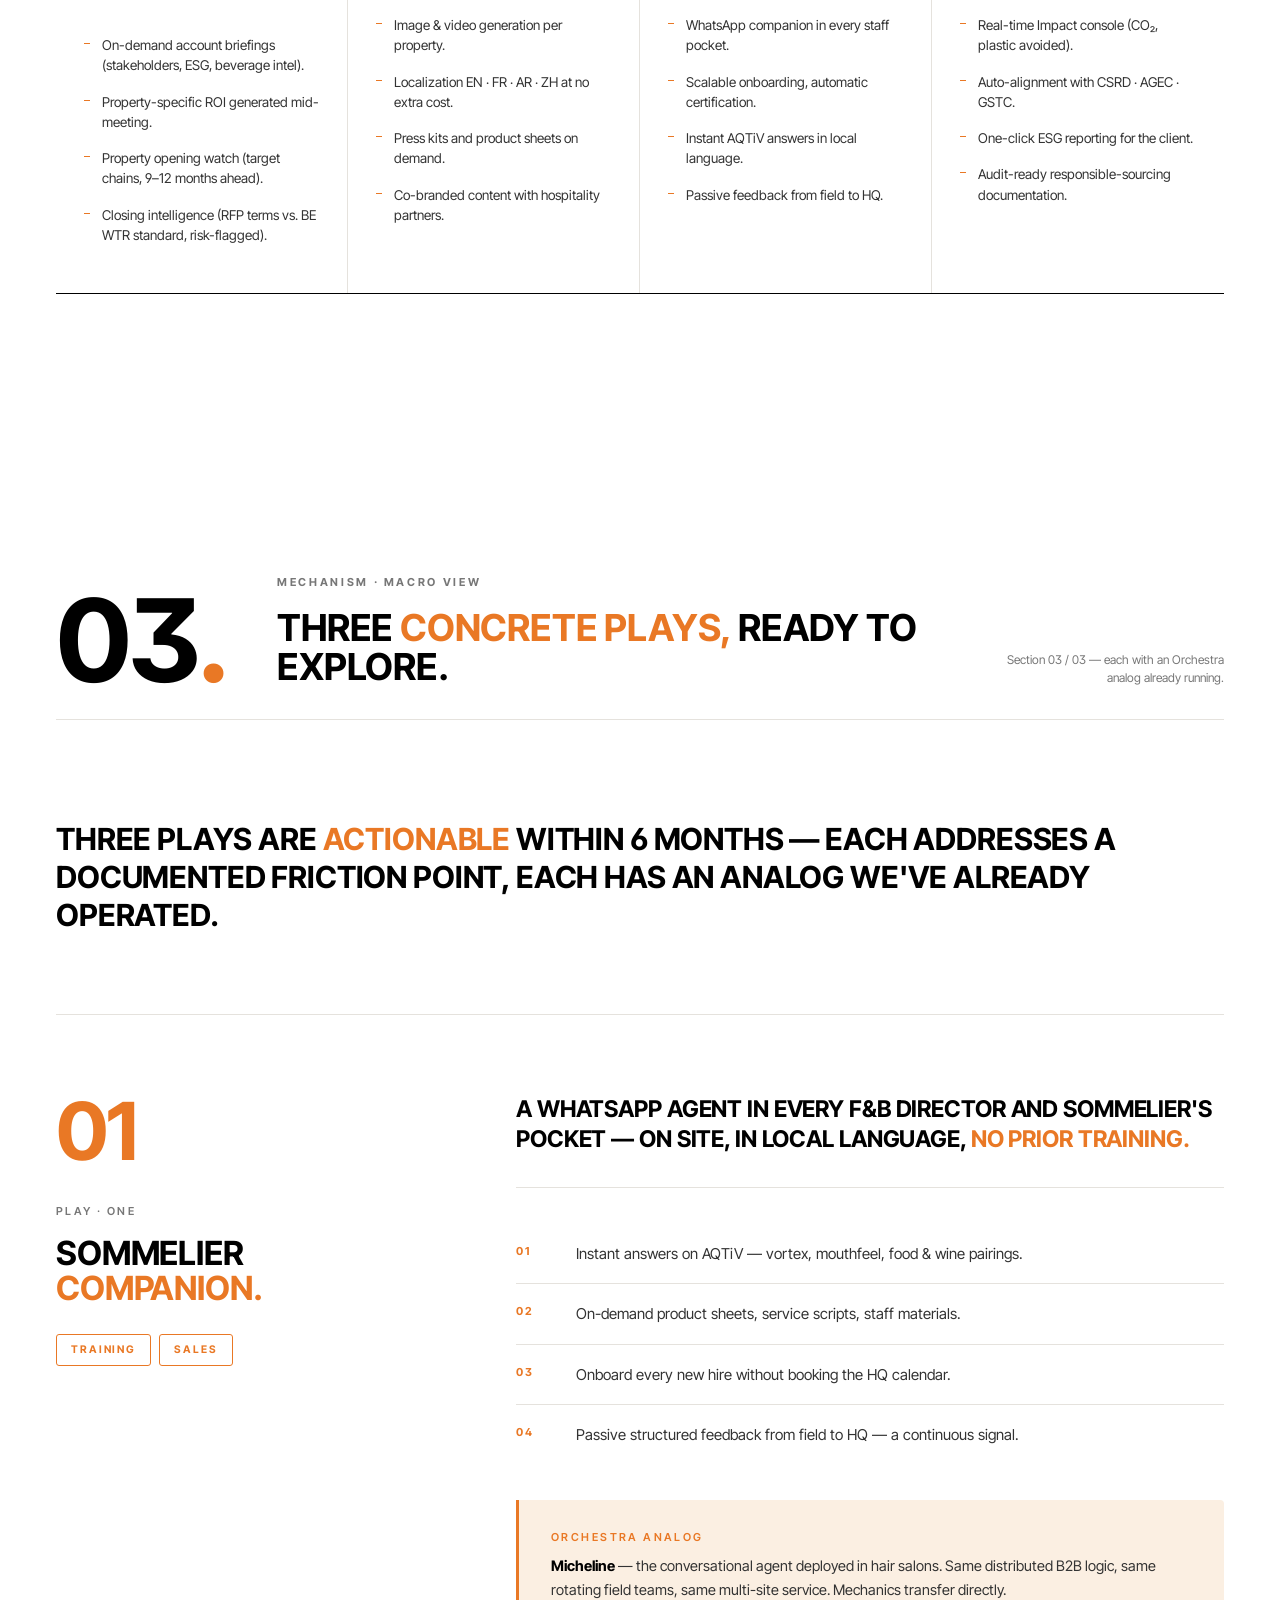
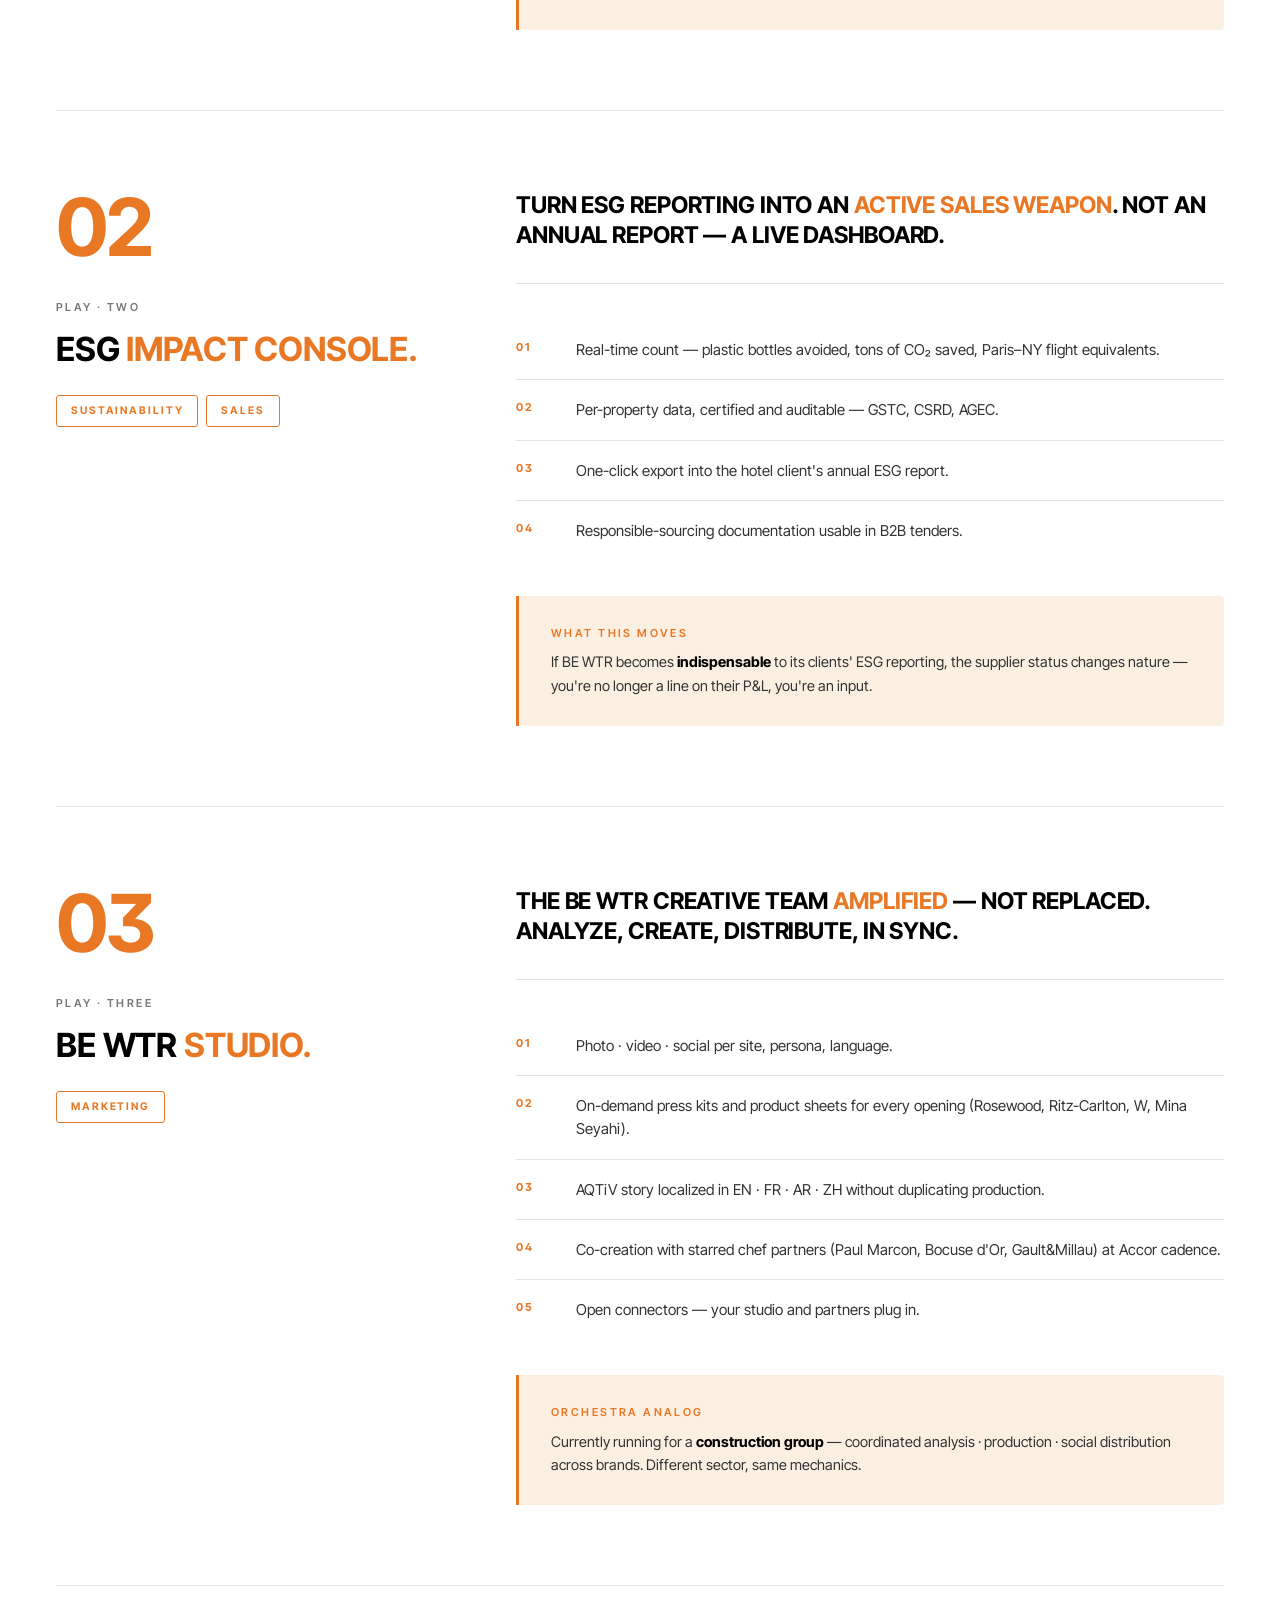
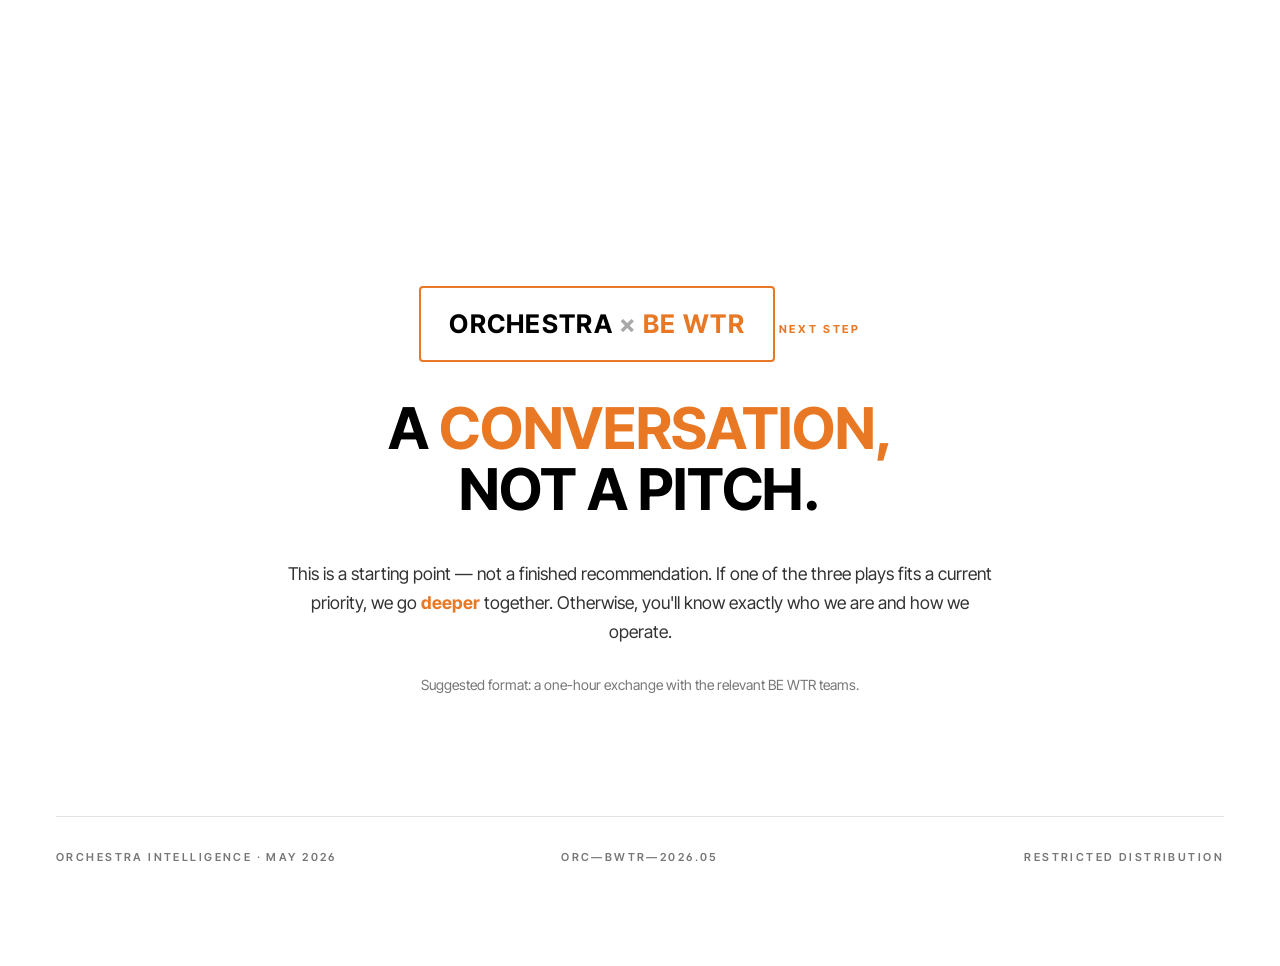
==== commit 4a093780: "copy(cadence): reframe cost of waiting around competitors moving first, not generic operators" ====
--- a/index.html
+++ b/index.html
@@ -251,7 +251,7 @@
           <div class="impact-summary">
             <span class="lab">PLUS ROUGHLY</span>
             <div class="big">~80<sup>/WK</sup></div>
-            <p>New releases every week. Selecting what serves the business is a job in itself. <span class="accent">Waiting isn't neutral</span> — the gap with operators who already ship widens every quarter, quietly and exponentially.</p>
+            <p>New releases every week. Selecting what serves the business is a job in itself. <span class="accent">Waiting isn't neutral</span> — competitors and adjacent players are already embracing it. Everyone will, eventually. The lead goes to whoever moves first.</p>
           </div>
         </div>
       </div>
